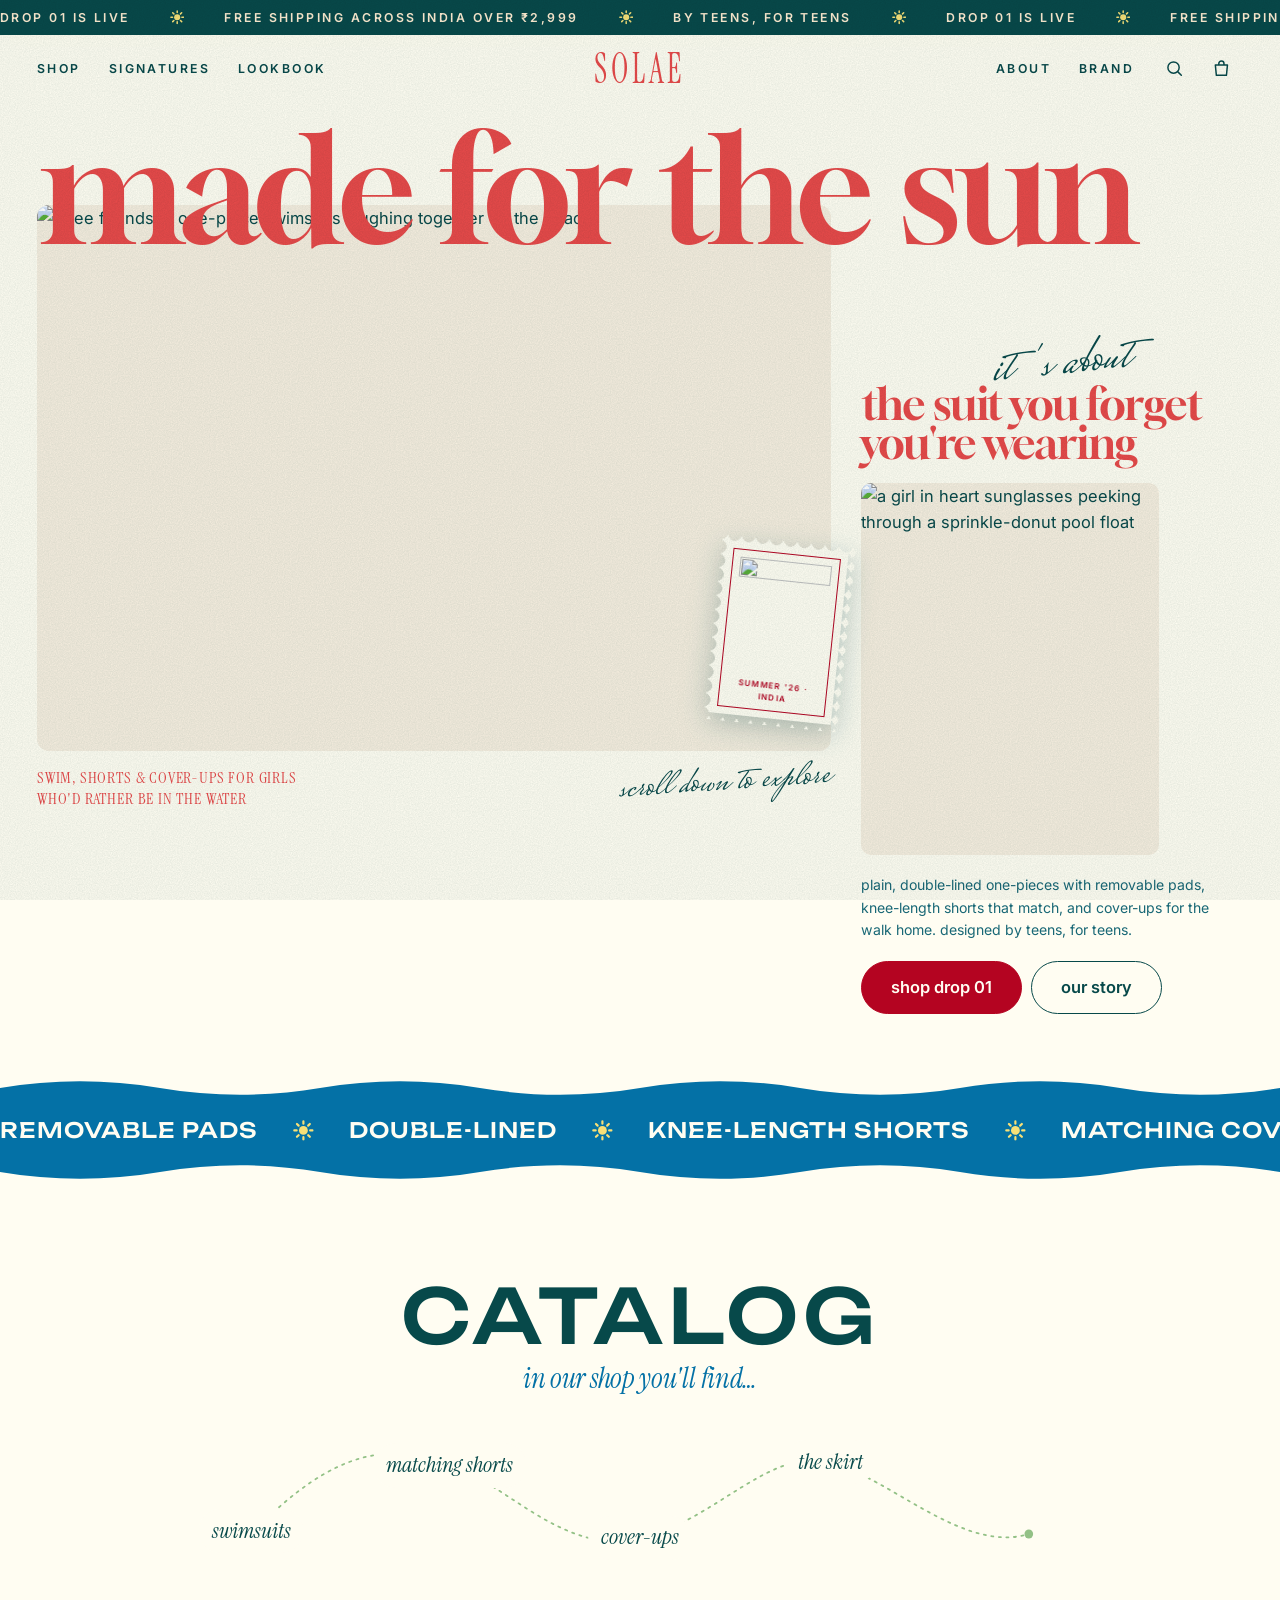
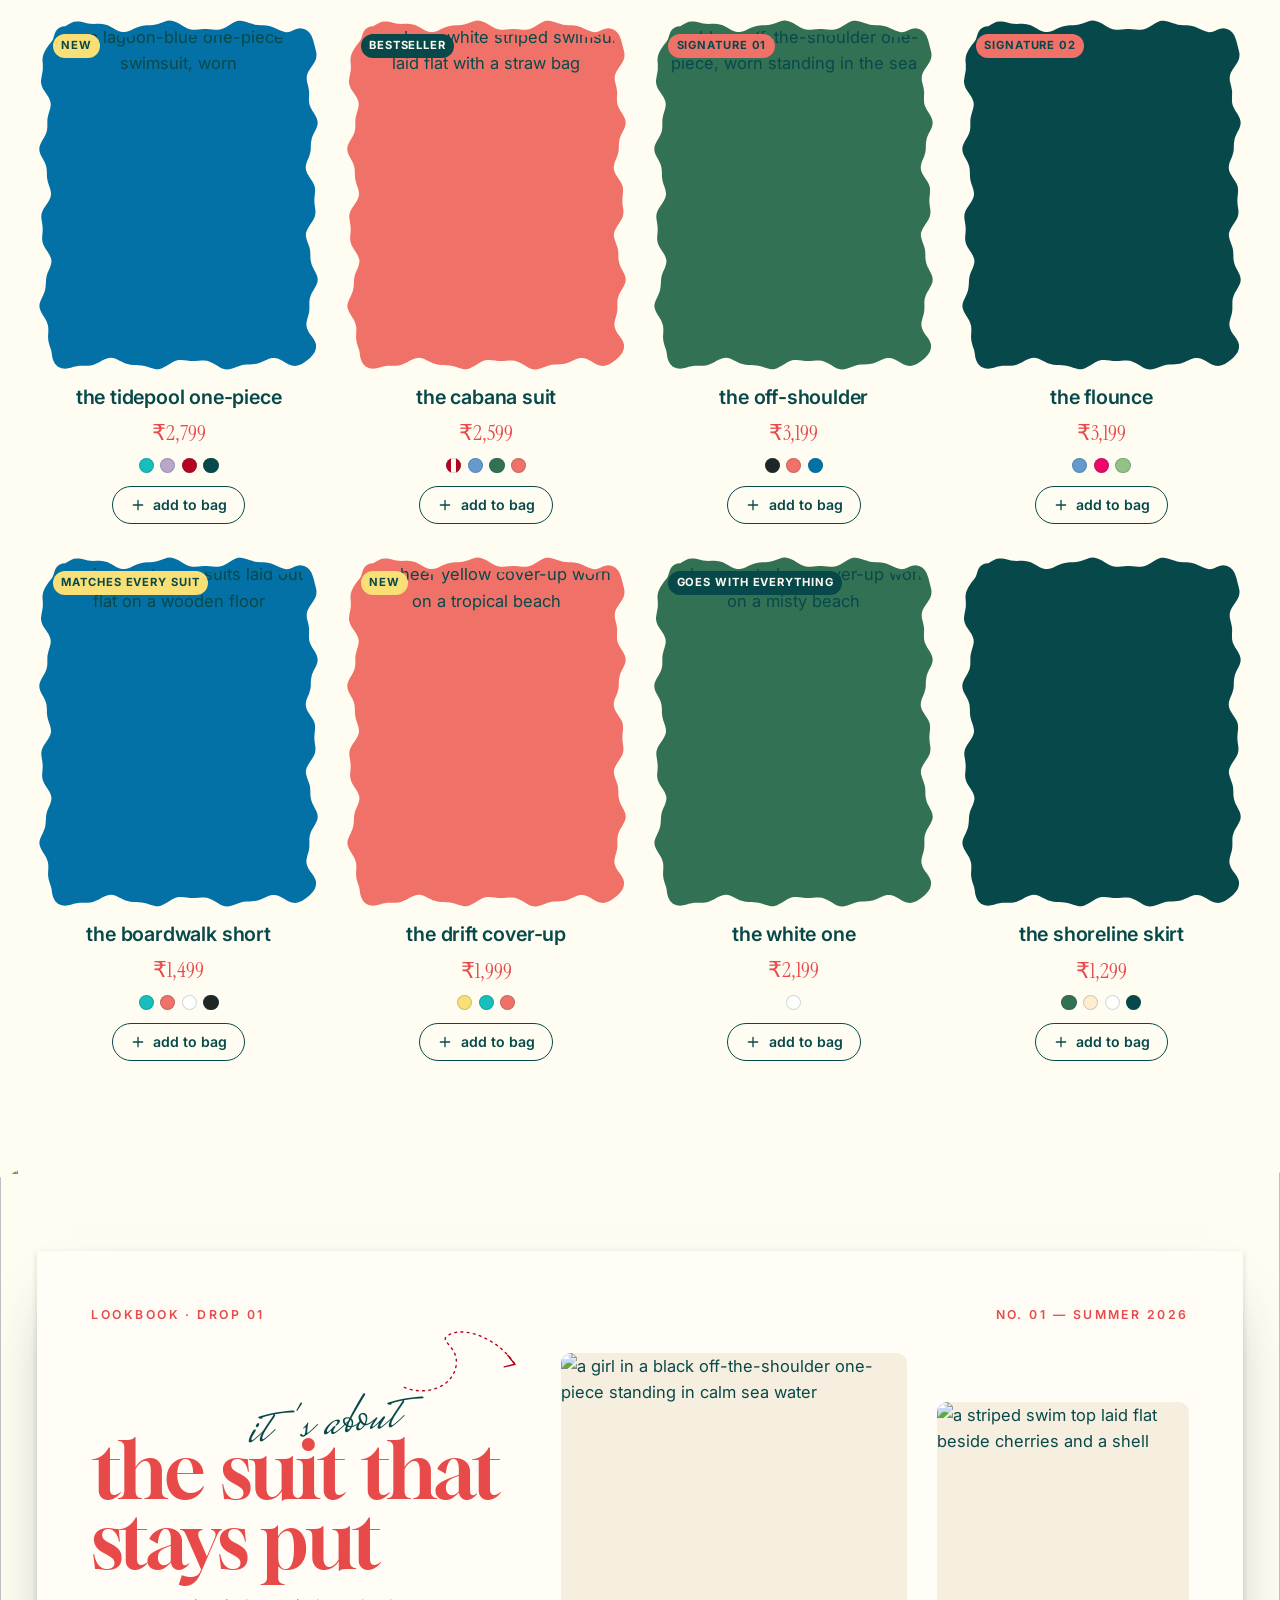
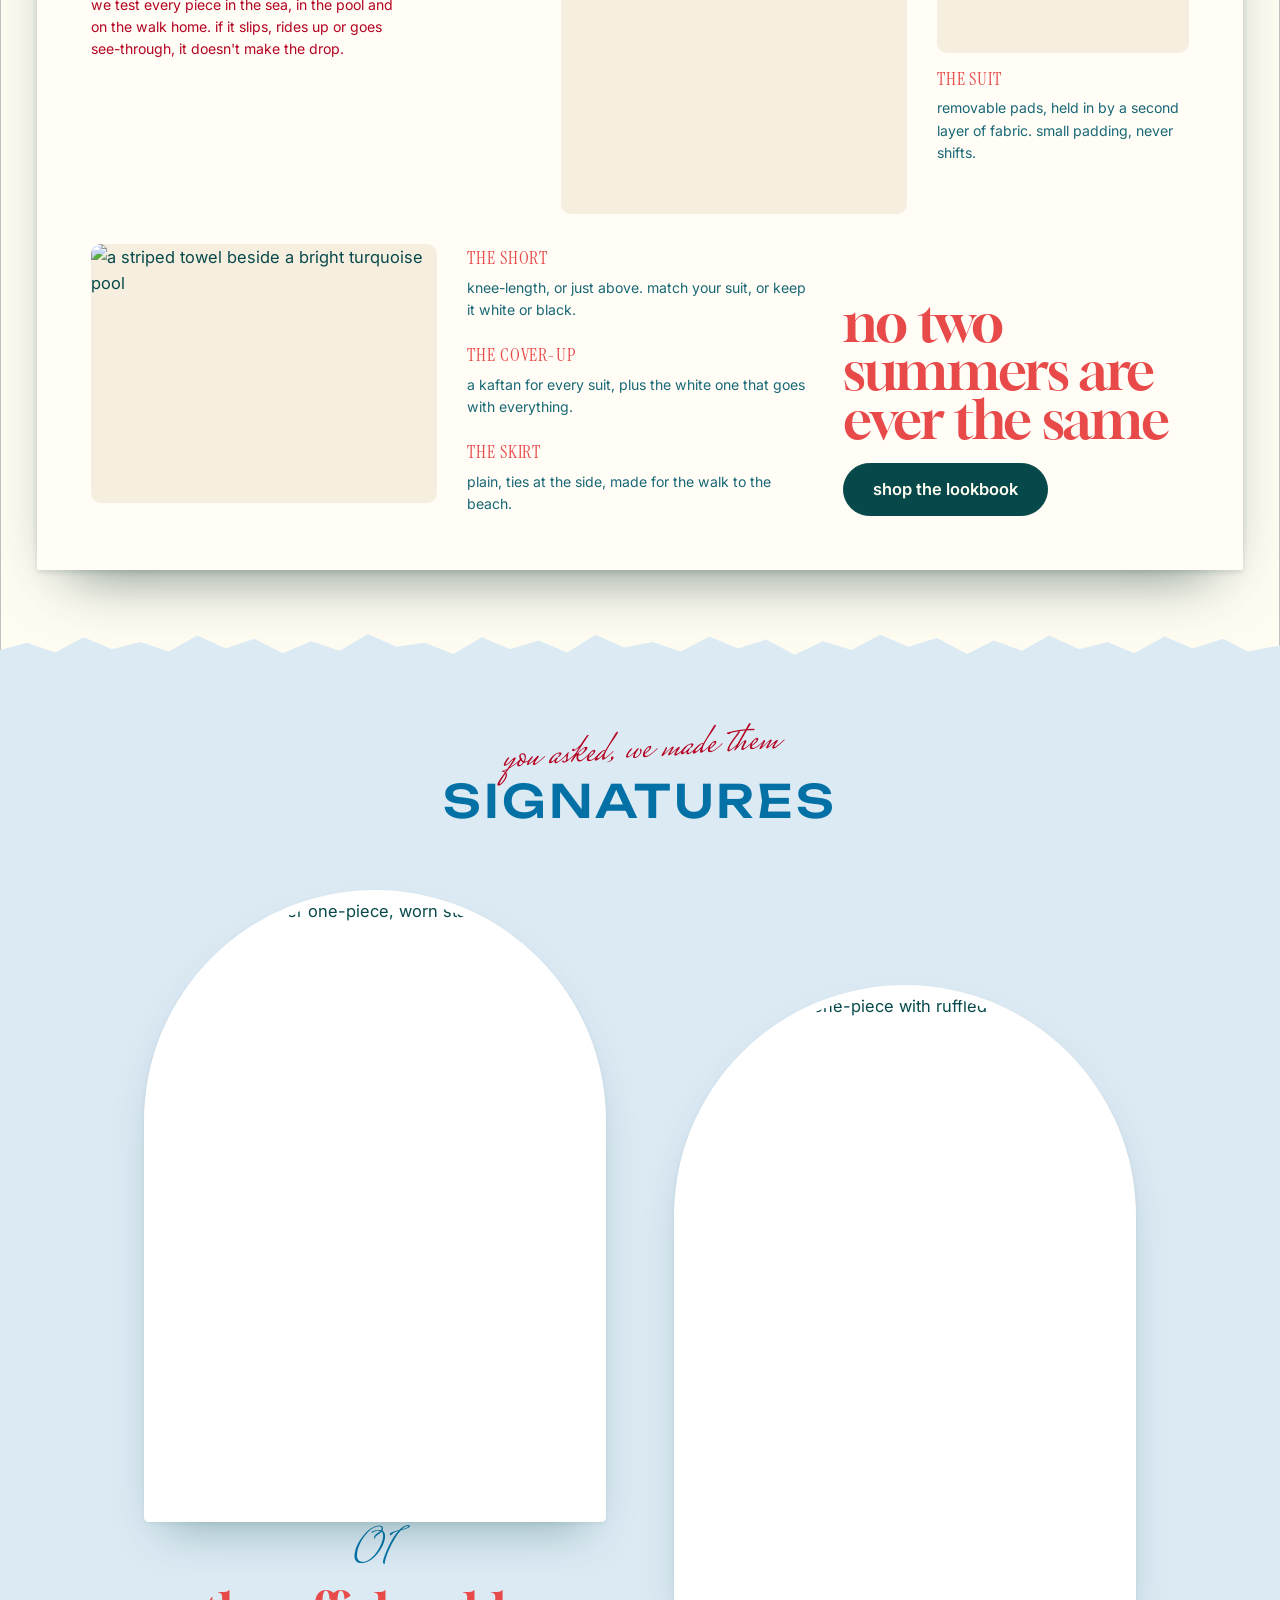
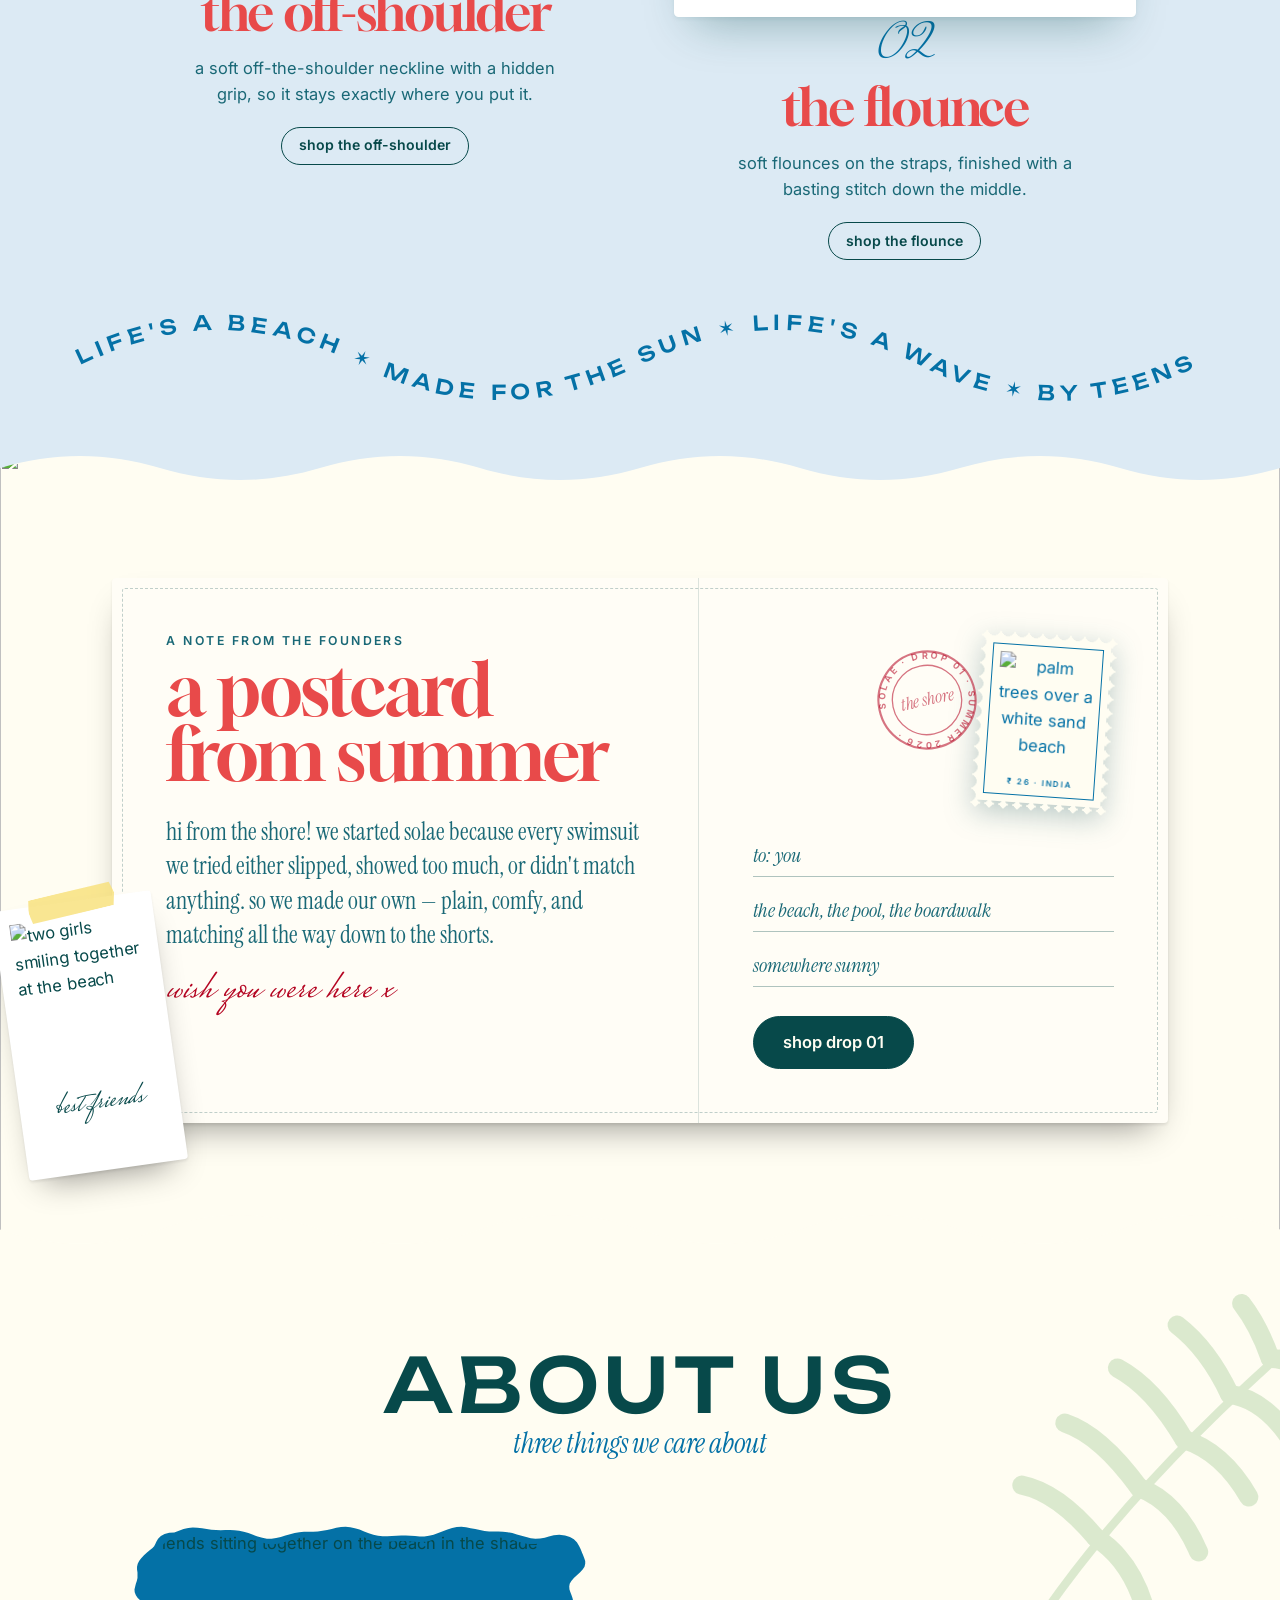
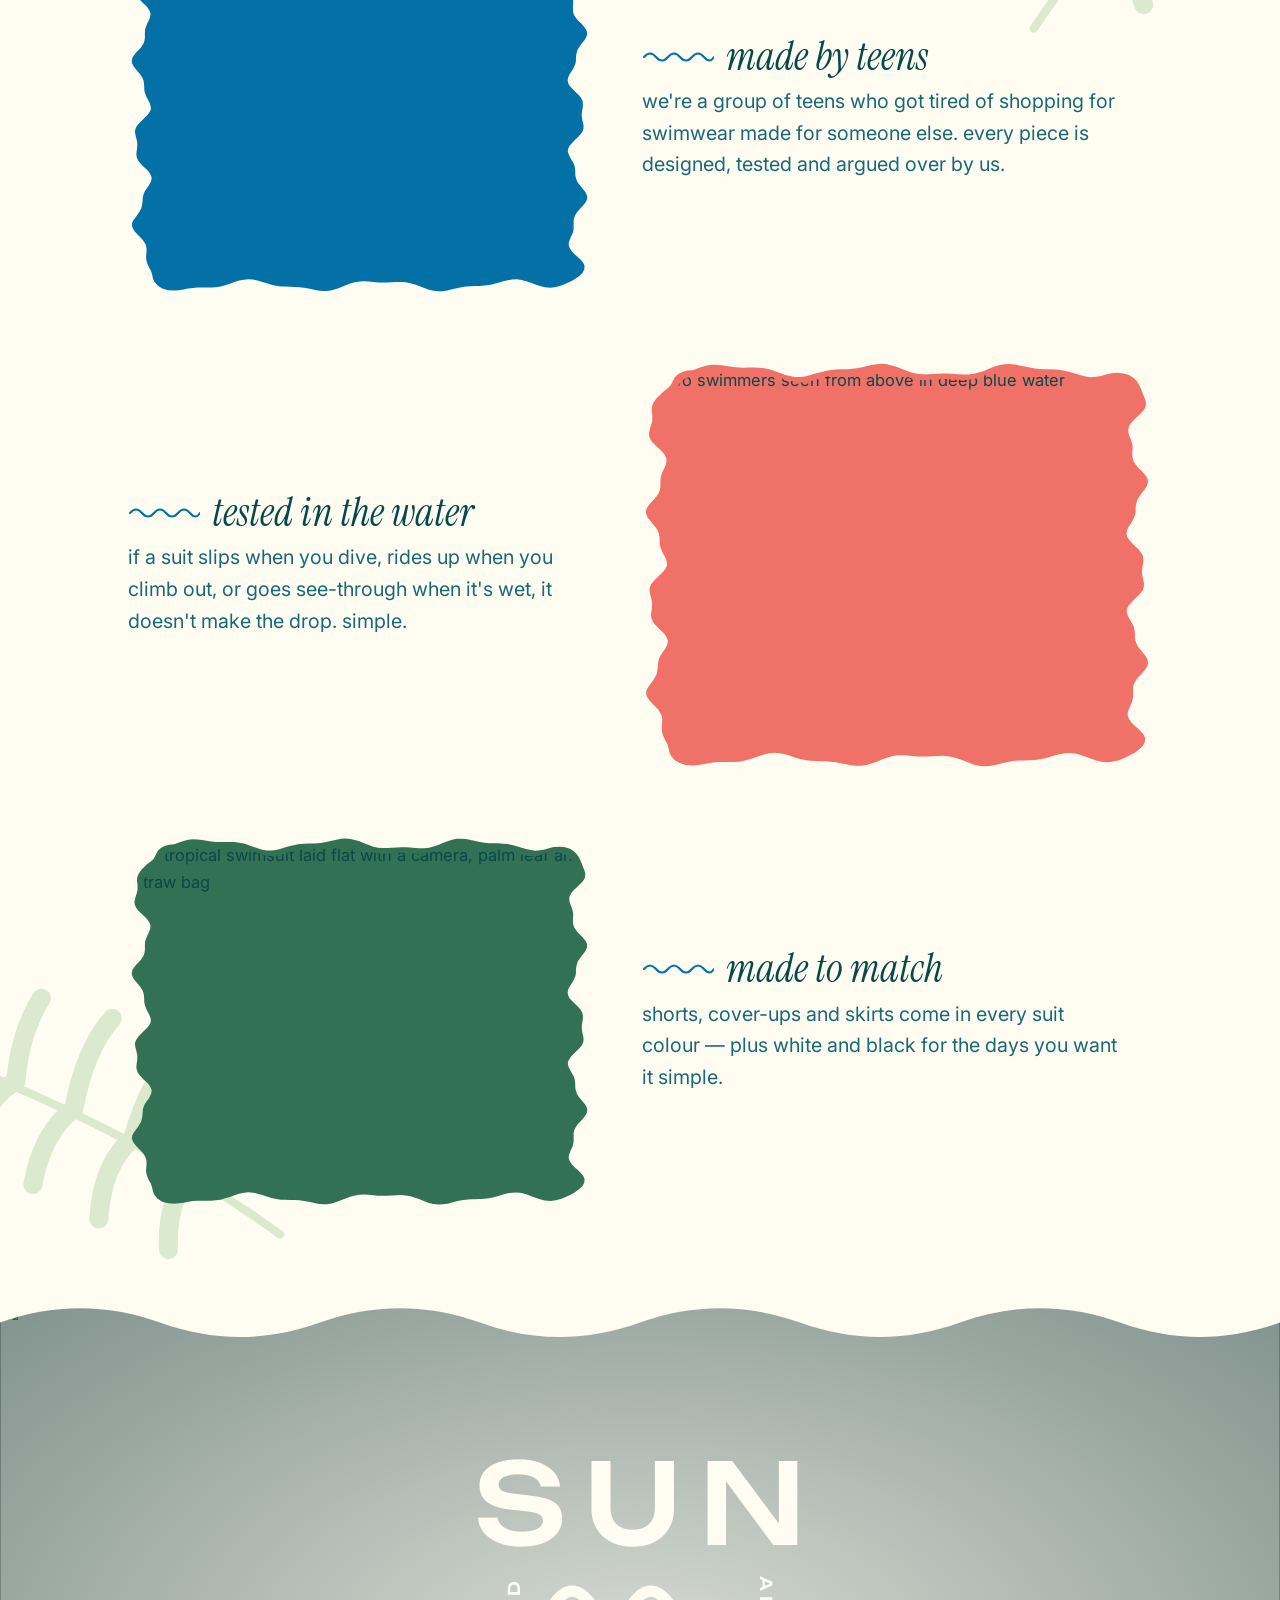
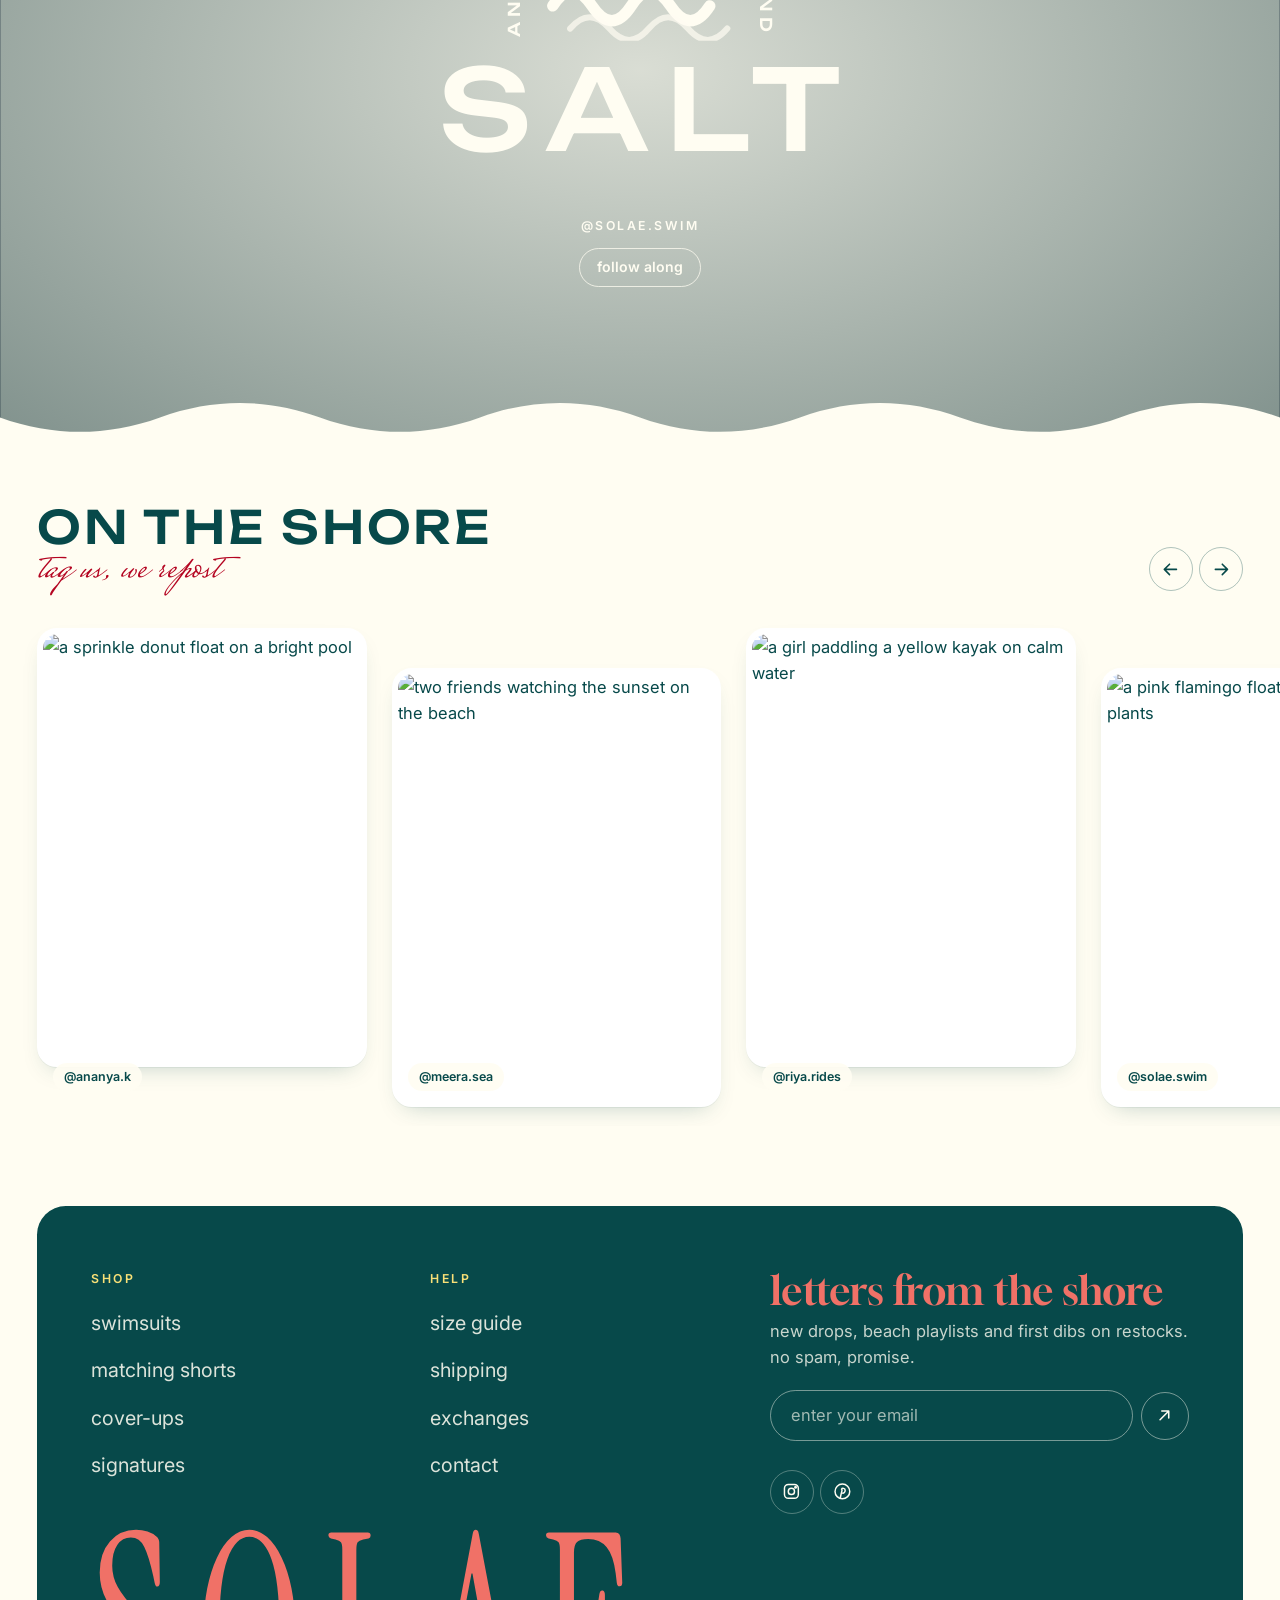
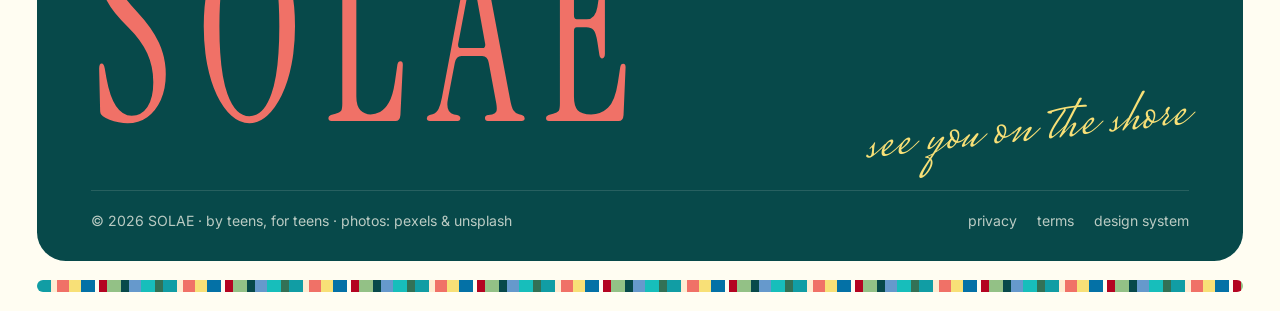
==== index.html @ 36e66147 "Add SOLAE design system and mock storefront - Design tokens: brand palette, fluid type and spacing, " ====
<!doctype html>
<html lang="en">
<head>
  <meta charset="utf-8">
  <meta name="viewport" content="width=device-width, initial-scale=1">
  <title>SOLAE — swim, by teens for teens</title>
  <meta name="description" content="SOLAE is a teen-run swim label: plain, double-lined swimsuits with removable pads, knee-length matching shorts and cover-ups.">
  <meta name="theme-color" content="#FFFDF2">
  <link rel="preconnect" href="https://fonts.googleapis.com">
  <link rel="preconnect" href="https://fonts.gstatic.com" crossorigin>
  <link rel="preconnect" href="https://images.pexels.com">
  <link rel="stylesheet" href="https://fonts.googleapis.com/css2?family=Gloock&family=Instrument+Serif:ital@0;1&family=Inter:wght@400;500;600;700&family=Mrs+Saint+Delafield&family=Unbounded:wght@400;500;600&display=swap">
  <link rel="stylesheet" href="assets/css/tokens.css">
  <link rel="stylesheet" href="assets/css/solae.css">
</head>
<body>
  <a class="skip-link" href="#main">skip to content</a>

  <div class="announce" aria-label="announcements">
    <div class="announce__track t-label">
      <span>drop 01 is live <svg class="sunmark sunmark--solo" aria-hidden="true"><use href="#i-sun-solo"/></svg> free shipping across india over ₹2,999 <svg class="sunmark sunmark--solo" aria-hidden="true"><use href="#i-sun-solo"/></svg> by teens, for teens <svg class="sunmark sunmark--solo" aria-hidden="true"><use href="#i-sun-solo"/></svg></span>
      <span aria-hidden="true">drop 01 is live <svg class="sunmark sunmark--solo"><use href="#i-sun-solo"/></svg> free shipping across india over ₹2,999 <svg class="sunmark sunmark--solo"><use href="#i-sun-solo"/></svg> by teens, for teens <svg class="sunmark sunmark--solo"><use href="#i-sun-solo"/></svg></span>
    </div>
  </div>

  <header class="header">
    <div class="wrap header__bar">
      <nav class="nav t-label" aria-label="primary">
        <a href="#catalog">shop</a><a href="#signatures">signatures</a><a href="#lookbook">lookbook</a>
      </nav>
      <button class="icon-btn menu-btn" type="button" data-open-menu aria-label="open menu"><svg viewBox="0 0 24 24" fill="none" stroke="currentColor" stroke-width="1.8" stroke-linecap="round"><path d="M4 8h16M4 16h16"/></svg></button>
      <a class="header__brand" href="index.html" aria-label="SOLAE home"><span class="wordmark">Solae</span></a>
      <div class="header__tools">
        <nav class="nav t-label" aria-label="secondary"><a href="#about">about</a><a href="design-system.html">brand</a></nav>
        <button class="icon-btn hide-sm" type="button" aria-label="search"><svg viewBox="0 0 24 24" fill="none" stroke="currentColor" stroke-width="1.7"><circle cx="11" cy="11" r="6.5"/><path d="m16 16 4 4" stroke-linecap="round"/></svg></button>
        <a class="icon-btn" href="#" data-open-cart aria-label="open bag"><svg viewBox="0 0 24 24" fill="none" stroke="currentColor" stroke-width="1.7" stroke-linejoin="round"><path d="M5 8h14l-1.2 12H6.2Z"/><path d="M9 8V6.5a3 3 0 0 1 6 0V8"/></svg><span class="count" data-cart-count>0</span></a>
      </div>
    </div>
  </header>

  <div class="mobile-nav" aria-label="menu">
    <div style="display:flex;justify-content:space-between;align-items:center">
      <span class="wordmark" style="font-size:1.6rem">Solae</span>
      <button class="icon-btn" type="button" data-close-menu aria-label="close menu"><svg viewBox="0 0 24 24" fill="none" stroke="currentColor" stroke-width="1.8" stroke-linecap="round"><path d="M6 6l12 12M18 6 6 18"/></svg></button>
    </div>
    <nav aria-label="mobile">
      <a href="#catalog" data-close-menu>shop</a><a href="#signatures" data-close-menu>signatures</a><a href="#lookbook" data-close-menu>lookbook</a><a href="#about" data-close-menu>about</a>
    </nav>
    <p class="t-hand">by teens, for teens</p>
    <div class="mobile-nav__stripe"></div>
  </div>

  <main id="main">

    <!-- 1 · Hero — editorial spread (pin: "the late checkout") -->
    <section class="hero wrap" aria-labelledby="hero-title">
      <h1 id="hero-title" class="hero__title t-headline t-mega">made for the sun</h1>
      <div class="hero__grid">
        <div class="hero__main">
          <div class="frame"><img src="https://images.pexels.com/photos/10486115/pexels-photo-10486115.jpeg?auto=compress&cs=tinysrgb&w=1800" alt="three friends in one-piece swimsuits laughing together on the beach" fetchpriority="high"></div>
          <div class="hero__stamp stamp-wrap" aria-hidden="true">
            <div class="stamp"><div class="stamp__inner">
              <img src="https://images.pexels.com/photos/27330805/pexels-photo-27330805.jpeg?auto=compress&cs=tinysrgb&w=400" alt="">
              <p class="t-label">summer '26 · india</p>
            </div></div>
          </div>
          <div class="hero__foot">
            <p class="t-tag">swim, shorts &amp; cover-ups for girls<br>who'd rather be in the water</p>
            <p class="t-hand" aria-hidden="true">scroll down to explore</p>
          </div>
        </div>
        <aside class="hero__side">
          <p class="t-hand" aria-hidden="true">it's about</p>
          <h2 class="t-headline">the suit you forget you're wearing</h2>
          <div class="frame"><img src="https://images.pexels.com/photos/32181630/pexels-photo-32181630.jpeg?auto=compress&cs=tinysrgb&w=900" alt="a girl in heart sunglasses peeking through a sprinkle-donut pool float"></div>
          <p>plain, double-lined one-pieces with removable pads, knee-length shorts that match, and cover-ups for the walk home. designed by teens, for teens.</p>
          <div class="hero__ctas">
            <a class="btn" href="#catalog">shop drop 01</a>
            <a class="btn btn--ghost" href="#about">our story</a>
          </div>
        </aside>
      </div>
    </section>

    <!-- 2 · Wave band -->
    <div class="band" aria-label="why solae">
      <svg class="edge" viewBox="0 0 1440 24" preserveAspectRatio="none" aria-hidden="true"><path fill="currentColor" d="M0 24V12C60 0 120 0 180 12S300 24 360 12 480 0 540 12 660 24 720 12 840 0 900 12 1020 24 1080 12 1200 0 1260 12 1380 24 1440 12V24Z"/></svg>
      <div class="band__body">
        <div class="band__track t-wide">
          <span>removable pads <svg class="sunmark sunmark--solo" aria-hidden="true"><use href="#i-sun-solo"/></svg> double-lined <svg class="sunmark sunmark--solo" aria-hidden="true"><use href="#i-sun-solo"/></svg> knee-length shorts <svg class="sunmark sunmark--solo" aria-hidden="true"><use href="#i-sun-solo"/></svg> matching cover-ups <svg class="sunmark sunmark--solo" aria-hidden="true"><use href="#i-sun-solo"/></svg> <em>by teens, for teens</em> <svg class="sunmark sunmark--solo" aria-hidden="true"><use href="#i-sun-solo"/></svg></span>
          <span aria-hidden="true">removable pads <svg class="sunmark sunmark--solo"><use href="#i-sun-solo"/></svg> double-lined <svg class="sunmark sunmark--solo"><use href="#i-sun-solo"/></svg> knee-length shorts <svg class="sunmark sunmark--solo"><use href="#i-sun-solo"/></svg> matching cover-ups <svg class="sunmark sunmark--solo"><use href="#i-sun-solo"/></svg> <em>by teens, for teens</em> <svg class="sunmark sunmark--solo"><use href="#i-sun-solo"/></svg></span>
        </div>
      </div>
      <svg class="edge edge--flip" viewBox="0 0 1440 24" preserveAspectRatio="none" aria-hidden="true"><path fill="currentColor" d="M0 24V12C60 0 120 0 180 12S300 24 360 12 480 0 540 12 660 24 720 12 840 0 900 12 1020 24 1080 12 1200 0 1260 12 1380 24 1440 12V24Z"/></svg>
    </div>

    <!-- 3 · Catalog — pin: "SUIT" taplink (wavy frames + dotted map) -->
    <section id="catalog" class="section wrap" aria-labelledby="catalog-title">
      <div class="catalog__head">
        <h2 id="catalog-title" class="t-wide t-wide--xl">catalog</h2>
        <p class="t-script">in our shop you'll find…</p>
      </div>
      <div class="catmap" role="group" aria-label="filter by category">
        <svg viewBox="0 0 800 140" preserveAspectRatio="none" aria-hidden="true">
          <path class="swirl" d="M40 100C120 20 170 20 224 38S330 120 400 104 520 22 576 36 700 118 760 100"/>
          <circle class="dot" cx="40" cy="100" r="4"/><circle class="dot" cx="224" cy="38" r="4"/><circle class="dot" cx="400" cy="104" r="4"/><circle class="dot" cx="576" cy="36" r="4"/><circle class="dot" cx="760" cy="100" r="4"/>
        </svg>
        <button type="button" data-filter="swimsuits" aria-pressed="false" style="left:5%;top:70%">swimsuits</button>
        <button type="button" data-filter="shorts" aria-pressed="false" style="left:28%;top:28%">matching shorts</button>
        <button type="button" data-filter="cover-ups" aria-pressed="false" style="left:50%;top:74%">cover-ups</button>
        <button type="button" data-filter="skirts" aria-pressed="false" style="left:72%;top:26%">the skirt</button>
        <a href="#signatures" class="sr-only">see the signature styles</a>
      </div>
      <div class="grid-products" data-products></div>
    </section>

    <!-- 4 · Lookbook sheet — pin: "the late checkout" lower spread -->
    <section id="lookbook" class="spread" aria-labelledby="sheet-title">
      <svg class="edge" viewBox="0 0 1440 60" preserveAspectRatio="none" aria-hidden="true"><path fill="currentColor" d="M0 0H1440V22L1412 30 1380 18 1349 34 1310 24 1282 38 1240 20 1214 31 1180 16 1150 33 1118 25 1084 40 1050 22 1020 30 984 14 950 34 921 26 890 38 852 18 826 29 790 15 760 35 728 24 694 39 660 20 632 31 598 17 566 33 534 22 502 38 470 21 440 30 404 13 372 33 344 25 310 40 278 19 250 30 214 16 184 34 152 23 120 37 88 20 58 31 26 17 0 28Z"/></svg>
      <div class="spread__bg" aria-hidden="true"><img src="https://images.unsplash.com/photo-1505118380757-91f5f5632de0?auto=format&fit=crop&w=2000&q=70" alt="" loading="lazy"></div>
      <div class="wrap">
        <article class="sheet reveal">
          <div class="sheet__top t-label"><span>lookbook · drop 01</span><span>no. 01 — summer 2026</span></div>
          <div class="sheet__intro">
            <p class="t-hand" aria-hidden="true">it's about</p>
            <h2 id="sheet-title" class="t-headline">the suit that stays put</h2>
            <p>we test every piece in the sea, in the pool and on the walk home. if it slips, rides up or goes see-through, it doesn't make the drop.</p>
          </div>
          <svg class="sheet__arrow" style="left:30%;top:8%" viewBox="0 0 140 90" aria-hidden="true"><path class="swirl" d="M6 70C30 80 60 70 64 46S40 18 58 10s54 6 72 34"/><path d="M122 34l8 10-12 3" fill="none" stroke="currentColor" stroke-width="1.6" stroke-linecap="round"/></svg>
          <figure class="sheet__hero"><div class="frame"><img src="https://images.pexels.com/photos/28681548/pexels-photo-28681548.jpeg?auto=compress&cs=tinysrgb&w=1000" alt="a girl in a black off-the-shoulder one-piece standing in calm sea water" loading="lazy"></div></figure>
          <div class="sheet__note">
            <div class="frame"><img src="https://images.pexels.com/photos/38523164/pexels-photo-38523164.jpeg?auto=compress&cs=tinysrgb&w=600" alt="a striped swim top laid flat beside cherries and a shell" loading="lazy"></div>
            <div class="note"><b>the suit</b><span>removable pads, held in by a second layer of fabric. small padding, never shifts.</span></div>
          </div>
          <figure class="sheet__flat"><div class="frame"><img src="https://images.pexels.com/photos/36188914/pexels-photo-36188914.jpeg?auto=compress&cs=tinysrgb&w=900" alt="a striped towel beside a bright turquoise pool" loading="lazy"></div></figure>
          <div class="sheet__notes">
            <div class="note"><b>the short</b><span>knee-length, or just above. match your suit, or keep it white or black.</span></div>
            <div class="note"><b>the cover-up</b><span>a kaftan for every suit, plus the white one that goes with everything.</span></div>
            <div class="note"><b>the skirt</b><span>plain, ties at the side, made for the walk to the beach.</span></div>
          </div>
          <div class="sheet__end">
            <h3 class="t-headline">no two summers are ever the same</h3>
            <a class="btn btn--ink" href="#catalog">shop the lookbook</a>
          </div>
        </article>
      </div>
      <svg class="edge edge--flip edge--bottom" style="color:#DCEAF4" viewBox="0 0 1440 60" preserveAspectRatio="none" aria-hidden="true"><path fill="currentColor" d="M0 0H1440V26L1404 18 1376 34 1342 22 1310 37 1276 16 1246 30 1214 21 1180 38 1150 19 1118 32 1088 15 1054 35 1022 24 990 39 958 20 926 31 894 14 862 33 830 22 798 37 766 18 734 30 702 23 670 39 638 17 606 32 574 21 542 36 510 15 478 29 446 24 414 40 382 19 350 31 318 16 286 34 254 22 222 38 190 18 158 30 126 21 94 36 62 17 30 29 0 20Z"/></svg>
    </section>

    <!-- 5 · Signatures — pin: "surf shop" (arches, waves, curved type) -->
    <section id="signatures" class="sig" aria-labelledby="sig-title">
      
      <div class="wrap sig__inner">
        <div class="sig__head">
          <p class="t-hand" aria-hidden="true">you asked, we made them</p>
          <h2 id="sig-title" class="t-wide t-wide--l">signatures</h2>
        </div>
        <div class="sig__grid">
          <a class="sig__item reveal" href="product.html?p=off-shoulder">
            <div class="frame-arch"><img src="https://images.pexels.com/photos/28681540/pexels-photo-28681540.jpeg?auto=compress&cs=tinysrgb&w=900" alt="the off-shoulder one-piece, worn standing in the sea" loading="lazy" style="object-position:50% 25%"></div>
            <span class="num" aria-hidden="true">01</span>
            <h3 class="t-headline">the off-shoulder</h3>
            <p>a soft off-the-shoulder neckline with a hidden grip, so it stays exactly where you put it.</p>
            <span class="btn btn--ghost btn--sm">shop the off-shoulder</span>
          </a>
          <a class="sig__item reveal" href="product.html?p=flounce">
            <div class="frame-arch"><img src="https://images.pexels.com/photos/4271771/pexels-photo-4271771.jpeg?auto=compress&cs=tinysrgb&w=900" alt="the flounce one-piece with ruffled straps, laid flat" loading="lazy"></div>
            <span class="num" aria-hidden="true">02</span>
            <h3 class="t-headline">the flounce</h3>
            <p>soft flounces on the straps, finished with a basting stitch down the middle.</p>
            <span class="btn btn--ghost btn--sm">shop the flounce</span>
          </a>
        </div>
        <svg class="sig__curve" viewBox="0 0 1200 120" aria-hidden="true">
          <path id="sig-wave" d="M0 70C100 20 200 20 300 70S500 120 600 70 800 20 900 70 1100 120 1200 70" fill="none"/>
          <text><textPath href="#sig-wave">life's a beach ✶ made for the sun ✶ life's a wave ✶ by teens, for teens ✶ life's a beach ✶ made for the sun ✶</textPath></text>
        </svg>
      </div>
      <svg class="edge" viewBox="0 0 1440 40" preserveAspectRatio="none" aria-hidden="true" style="position:absolute;bottom:-39px;left:0;height:40px"><path fill="currentColor" d="M0 0H1440V18C1380 34 1320 34 1260 18S1140 2 1080 18 960 34 900 18 780 2 720 18 600 34 540 18 420 2 360 18 240 34 180 18 60 2 0 18Z"/></svg>
    </section>

    <!-- 6 · Postcard -->
    <section class="postcard-sec" aria-labelledby="postcard-title">
      <div class="postcard-sec__bg" aria-hidden="true"><img src="https://images.unsplash.com/photo-1540206395-68808572332f?auto=format&fit=crop&w=2000&q=70" alt="" loading="lazy"></div>
      <div class="wrap">
        <article class="postcard reveal">
          <div class="postcard__msg">
            <p class="t-label t-soft">a note from the founders</p>
            <h2 id="postcard-title" class="t-headline">a postcard from summer</h2>
            <p>hi from the shore! we started solae because every swimsuit we tried either slipped, showed too much, or didn't match anything. so we made our own — plain, comfy, and matching all the way down to the shorts.</p>
            <p class="t-hand">wish you were here x</p>
          </div>
          <div class="postcard__side">
            <div class="postcard__stamp stamp-wrap">
              <div class="stamp"><div class="stamp__inner">
                <img src="https://images.unsplash.com/photo-1468413253725-0d5181091126?auto=format&fit=crop&w=400&q=70" alt="palm trees over a white sand beach" loading="lazy">
                <p class="t-label">₹ 26 · india</p>
              </div></div>
            </div>
            <svg class="postmark" viewBox="0 0 120 120" aria-hidden="true">
              <circle cx="60" cy="60" r="56" fill="none" stroke="currentColor" stroke-width="2.5"/>
              <circle cx="60" cy="60" r="40" fill="none" stroke="currentColor" stroke-width="1.5"/>
              <path id="pm-arc" d="M60 60m-48 0a48 48 0 1 1 96 0a48 48 0 1 1-96 0" fill="none"/>
              <text font-family="Inter, sans-serif" font-size="10.5" font-weight="700" letter-spacing="3" fill="currentColor"><textPath href="#pm-arc">SOLAE · DROP 01 · SUMMER 2026 ·</textPath></text>
              <text x="60" y="66" text-anchor="middle" font-family="Instrument Serif, serif" font-style="italic" font-size="20" fill="currentColor">the shore</text>
            </svg>
            <div class="postcard__lines"><div>to: you</div><div>the beach, the pool, the boardwalk</div><div>somewhere sunny</div></div>
            <a class="btn btn--ink" href="#catalog" style="align-self:flex-start">shop drop 01</a>
          </div>
          <figure class="postcard__photo polaroid">
            <span class="tape" aria-hidden="true"></span>
            <img src="https://images.pexels.com/photos/8926075/pexels-photo-8926075.jpeg?auto=compress&cs=tinysrgb&w=500" alt="two girls smiling together at the beach" loading="lazy">
            <figcaption>best friends</figcaption>
          </figure>
        </article>
      </div>
      
      <svg class="edge edge--flip edge--bottom" viewBox="0 0 1440 40" preserveAspectRatio="none" aria-hidden="true"><path fill="currentColor" d="M0 0H1440V18C1380 34 1320 34 1260 18S1140 2 1080 18 960 34 900 18 780 2 720 18 600 34 540 18 420 2 360 18 240 34 180 18 60 2 0 18Z"/></svg>
    </section>

    <!-- 7 · About us — pin: "SUIT" about rows -->
    <section id="about" class="section about" aria-labelledby="about-title">
      <svg class="about__leaf" style="right:-4rem;top:2rem" aria-hidden="true" viewBox="0 0 300 300"><use href="#i-leaf"/></svg>
      <svg class="about__leaf" style="left:-5rem;bottom:0;transform:scaleX(-1) rotate(20deg)" aria-hidden="true" viewBox="0 0 300 300"><use href="#i-leaf"/></svg>
      <div class="wrap">
        <div class="about__head">
          <h2 id="about-title" class="t-wide t-wide--xl">about us</h2>
          <p class="t-script" style="font-size:clamp(1.3rem,1.1rem + .8vw,1.8rem);color:var(--ocean)">three things we care about</p>
        </div>
        <div class="about__rows">
          <div class="about__row reveal">
            <div class="frame-wavy"><img src="https://images.pexels.com/photos/10495658/pexels-photo-10495658.jpeg?auto=compress&cs=tinysrgb&w=1000" alt="friends sitting together on the beach in the shade" loading="lazy"></div>
            <div>
              <div class="about__label"><svg aria-hidden="true"><use href="#i-squiggle"/></svg><h3>made by teens</h3></div>
              <p>we're a group of teens who got tired of shopping for swimwear made for someone else. every piece is designed, tested and argued over by us.</p>
            </div>
          </div>
          <div class="about__row reveal">
            <div class="frame-wavy"><img src="https://images.pexels.com/photos/40471890/pexels-photo-40471890.jpeg?auto=compress&cs=tinysrgb&w=1000" alt="two swimmers seen from above in deep blue water" loading="lazy"></div>
            <div>
              <div class="about__label"><svg aria-hidden="true"><use href="#i-squiggle"/></svg><h3>tested in the water</h3></div>
              <p>if a suit slips when you dive, rides up when you climb out, or goes see-through when it's wet, it doesn't make the drop. simple.</p>
            </div>
          </div>
          <div class="about__row reveal">
            <div class="frame-wavy"><img src="https://images.pexels.com/photos/5405629/pexels-photo-5405629.jpeg?auto=compress&cs=tinysrgb&w=1000" alt="a tropical swimsuit laid flat with a camera, palm leaf and straw bag" loading="lazy"></div>
            <div>
              <div class="about__label"><svg aria-hidden="true"><use href="#i-squiggle"/></svg><h3>made to match</h3></div>
              <p>shorts, cover-ups and skirts come in every suit colour — plus white and black for the days you want it simple.</p>
            </div>
          </div>
        </div>
      </div>
    </section>

    <!-- 8 · Statement — pin: "sea & soil" -->
    <section class="statement" aria-labelledby="statement-title">
      <img src="https://images.pexels.com/photos/35761557/pexels-photo-35761557.jpeg?auto=compress&cs=tinysrgb&w=2000" alt="" loading="lazy">
      <svg class="edge edge--top" viewBox="0 0 1440 40" preserveAspectRatio="none" aria-hidden="true"><path fill="currentColor" d="M0 0H1440V18C1380 34 1320 34 1260 18S1140 2 1080 18 960 34 900 18 780 2 720 18 600 34 540 18 420 2 360 18 240 34 180 18 60 2 0 18Z"/></svg>
      <div class="statement__word">
        <h2 id="statement-title" class="sr-only">sun and salt</h2>
        <span class="t-wide" aria-hidden="true">sun</span>
        <div class="statement__wave" aria-hidden="true"><span class="t-wide">and</span><svg viewBox="0 0 220 80"><use href="#i-wave"/></svg><span class="t-wide">and</span></div>
        <span class="t-wide" aria-hidden="true">salt</span>
        <div class="statement__cta">
          <p class="t-label">@solae.swim</p>
          <a class="btn btn--ghost-light btn--sm" href="#">follow along</a>
        </div>
      </div>
      <svg class="edge edge--flip edge--bottom" viewBox="0 0 1440 40" preserveAspectRatio="none" aria-hidden="true"><path fill="currentColor" d="M0 0H1440V18C1380 34 1320 34 1260 18S1140 2 1080 18 960 34 900 18 780 2 720 18 600 34 540 18 420 2 360 18 240 34 180 18 60 2 0 18Z"/></svg>
    </section>

    <section class="social" aria-labelledby="social-title">
      <div class="wrap social__head">
        <div>
          <h2 id="social-title" class="t-wide t-wide--l" style="color:var(--deep)">on the shore</h2>
          <p class="t-hand">tag us, we repost</p>
        </div>
        <div style="display:flex;gap:.4rem">
          <button class="icon-btn icon-btn--outline" type="button" data-rail="social-rail" data-dir="prev" aria-label="scroll photos left"><svg viewBox="0 0 24 24" fill="none" stroke="currentColor" stroke-width="1.8" stroke-linecap="round" stroke-linejoin="round"><path d="M19 12H5M11 6l-6 6 6 6"/></svg></button>
          <button class="icon-btn icon-btn--outline" type="button" data-rail="social-rail" data-dir="next" aria-label="scroll photos right"><svg viewBox="0 0 24 24" fill="none" stroke="currentColor" stroke-width="1.8" stroke-linecap="round" stroke-linejoin="round"><path d="M5 12h14M13 6l6 6-6 6"/></svg></button>
        </div>
      </div>
      <div class="rail" id="social-rail" style="max-width:var(--page-max);margin-inline:auto">
        <a class="social__tile" href="#"><div class="frame-soft"><img src="https://images.pexels.com/photos/9872701/pexels-photo-9872701.jpeg?auto=compress&cs=tinysrgb&w=700" alt="a sprinkle donut float on a bright pool" loading="lazy"></div><span>@ananya.k</span></a>
        <a class="social__tile" href="#"><div class="frame-soft"><img src="https://images.pexels.com/photos/3149285/pexels-photo-3149285.jpeg?auto=compress&cs=tinysrgb&w=700" alt="two friends watching the sunset on the beach" loading="lazy"></div><span>@meera.sea</span></a>
        <a class="social__tile" href="#"><div class="frame-soft"><img src="https://images.pexels.com/photos/24031225/pexels-photo-24031225.jpeg?auto=compress&cs=tinysrgb&w=700" alt="a girl paddling a yellow kayak on calm water" loading="lazy"></div><span>@riya.rides</span></a>
        <a class="social__tile" href="#"><div class="frame-soft"><img src="https://images.pexels.com/photos/31629322/pexels-photo-31629322.jpeg?auto=compress&cs=tinysrgb&w=700" alt="a pink flamingo float among tropical plants" loading="lazy"></div><span>@solae.swim</span></a>
        <a class="social__tile" href="#"><div class="frame-soft"><img src="https://images.pexels.com/photos/33265997/pexels-photo-33265997.jpeg?auto=compress&cs=tinysrgb&w=700" alt="a group of girls posing on rocks by the sea" loading="lazy"></div><span>@tara.goes</span></a>
        <a class="social__tile" href="#"><div class="frame-soft"><img src="https://images.pexels.com/photos/8926078/pexels-photo-8926078.jpeg?auto=compress&cs=tinysrgb&w=700" alt="two girls running along the shoreline" loading="lazy"></div><span>@solae.swim</span></a>
      </div>
    </section>
  </main>

  <footer class="footer">
    <div class="footer__card">
      <div class="footer__grid">
        <nav class="footer__links" aria-label="shop">
          <p class="t-label">shop</p><a href="#catalog">swimsuits</a><a href="#catalog">matching shorts</a><a href="#catalog">cover-ups</a><a href="#signatures">signatures</a>
        </nav>
        <nav class="footer__links" aria-label="help">
          <p class="t-label">help</p><a href="#">size guide</a><a href="#">shipping</a><a href="#">exchanges</a><a href="#">contact</a>
        </nav>
        <div class="footer__news">
          <h3>letters from the shore</h3>
          <p>new drops, beach playlists and first dibs on restocks. no spam, promise.</p>
          <form class="field-pill" data-news>
            <label class="sr-only" for="news-email">email</label>
            <input class="input" id="news-email" type="email" placeholder="enter your email" required>
            <button class="icon-btn" type="submit" aria-label="subscribe" style="width:3rem;height:3rem;border-width:1.5px"><svg viewBox="0 0 24 24" fill="none" stroke="currentColor" stroke-width="1.8" stroke-linecap="round" stroke-linejoin="round"><path d="M7 17 17 7M9 7h8v8"/></svg></button>
          </form>
          <div class="footer__social">
            <a class="icon-btn icon-btn--outline" href="#" aria-label="instagram"><svg viewBox="0 0 24 24" fill="none" stroke="currentColor" stroke-width="1.7"><rect x="4" y="4" width="16" height="16" rx="4.5"/><circle cx="12" cy="12" r="3.6"/><circle cx="16.8" cy="7.2" r=".9" fill="currentColor"/></svg></a>
            <a class="icon-btn icon-btn--outline" href="#" aria-label="pinterest"><svg viewBox="0 0 24 24" fill="none" stroke="currentColor" stroke-width="1.7" stroke-linecap="round"><circle cx="12" cy="12" r="8.5"/><path d="M11 9.5c.6-1.6 4.2-1.5 4.2 1.2 0 2.2-1.6 3.6-3 3.3M11.6 10.5 9.6 19"/></svg></a>
          </div>
        </div>
      </div>
      <div class="footer__big">
        <span class="wordmark" aria-hidden="true">Solae</span>
        <span class="t-hand" aria-hidden="true">see you on the shore</span>
      </div>
      <div class="footer__legal">
        <span>© 2026 SOLAE · by teens, for teens · photos: pexels &amp; unsplash</span>
        <nav aria-label="legal"><a href="#">privacy</a><a href="#">terms</a><a href="design-system.html">design system</a></nav>
      </div>
    </div>
    <div class="footer__stripe" aria-hidden="true"></div>
  </footer>

  <div class="scrim"></div>
  <aside class="drawer" aria-label="your bag">
    <div class="drawer__head">
      <h2>your bag</h2>
      <button class="icon-btn" type="button" data-close-cart aria-label="close bag"><svg viewBox="0 0 24 24" fill="none" stroke="currentColor" stroke-width="1.8" stroke-linecap="round"><path d="M6 6l12 12M18 6 6 18"/></svg></button>
    </div>
    <div class="drawer__ship"><span data-ship-msg></span><div class="drawer__bar"><i data-ship-bar></i></div></div>
    <div class="drawer__items" data-cart-items></div>
    <div class="drawer__foot" data-cart-foot hidden>
      <div class="drawer__total"><span>subtotal</span><span data-cart-total>₹0</span></div>
      <button class="btn btn--block checkout" type="button">checkout</button>
      <p class="t-small t-mute" style="text-align:center">taxes included · shipping calculated at checkout</p>
    </div>
  </aside>

  <script src="assets/js/solae.js"></script>
</body>
</html>
---- assets/css/tokens.css ----
/* ==========================================================================
   SOLAE — design tokens
   Brand palette from "Color Scheme Draft #1/#2" (brand PDF).
   Type roles from k2o (wide display + soft grotesk) and SKIMS (condensed caps + Inter).
   ========================================================================== */

:root {
  /* ---- Brand palette (raw) ------------------------------------------- */
  --sand:          #FFFDF2; /* page — PDF paper cream */
  --papaya:        #FFECD1; /* Papaya Whip */
  --shell:         #F6EEDF; /* sunk surface, k2o-style beige card */
  --jasmine:       #F8E077; /* Jasmine */
  --marigold:      #FFAB4C; /* Pantone 14-1050 Marigold */
  --coral:         #F07167; /* Vibrant Coral */
  --solae-red:     #E84A4A; /* wordmark red */
  --brick:         #B40421; /* Brick Red */
  --hibiscus:      #EC0868; /* hot-pink accent */
  --mauve:         #9A879D; /* dusk mauve */
  --sky:           #6699CC; /* Blue Grey */
  --ocean:         #0471A6; /* Bright Teal Blue */
  --lagoon:        #17BEBB; /* Tropical Teal */
  --cyan:          #119DA4; /* Dark Cyan */
  --stormy:        #196876; /* Stormy Teal */
  --deep:          #07494A; /* Dark Teal */
  --willow:        #93C186; /* Willow Green */
  --turf:          #337155; /* Turf Green */
  --olive:         #545624; /* Olive Leaf */
  --charcoal:      #414146; /* logo plate */
  --white:         #FFFFFF;

  /* ---- Semantic colour ----------------------------------------------- */
  --bg:            var(--sand);
  --surface:       var(--white);
  --surface-sunk:  var(--shell);
  --surface-warm:  var(--papaya);
  --ink:           var(--deep);     /* body text: 9.6:1 on sand */
  --ink-soft:      var(--stormy);   /* secondary text: 6.4:1 on sand */
  --ink-mute:      #5E7F80;         /* meta text: 4.6:1 on sand */
  --line:          rgba(7, 73, 74, .14);
  --line-strong:   rgba(7, 73, 74, .32);
  --accent:        var(--solae-red);/* display accents, large text only */
  --action:        var(--brick);    /* primary buttons: 7.1:1 with white */
  --action-hover:  #8F0319;
  --on-action:     var(--sand);
  --focus:         var(--ocean);

  /* The cabana stripe — PDF page 7, used as a brand texture */
  --stripe-cabana: repeating-linear-gradient(90deg,
      var(--cyan) 0 14px,  var(--papaya) 14px 20px, var(--coral) 20px 32px,
      var(--jasmine) 32px 44px, var(--ocean) 44px 58px, var(--sand) 58px 62px,
      var(--brick) 62px 70px, var(--willow) 70px 84px, var(--deep) 84px 92px,
      var(--sky) 92px 104px, var(--lagoon) 104px 118px, var(--turf) 118px 126px);
  --stripe-cabana-y: repeating-linear-gradient(180deg,
      var(--cyan) 0 14px,  var(--papaya) 14px 20px, var(--coral) 20px 32px,
      var(--jasmine) 32px 44px, var(--ocean) 44px 58px, var(--sand) 58px 62px,
      var(--brick) 62px 70px, var(--willow) 70px 84px, var(--deep) 84px 92px,
      var(--sky) 92px 104px, var(--lagoon) 104px 118px, var(--turf) 118px 126px);
  --stripe-umbrella: repeating-linear-gradient(90deg, var(--ocean) 0 22px, var(--sand) 22px 44px);

  /* ---- Typography ---------------------------------------------------- */
  /* Licensed originals are listed first; free Google stand-ins render today. */
  --font-headline: "Gloock", "Instrument Serif", Georgia, serif;           /* editorial red serif (pins) */
  --font-display:  "Moslin", "Unbounded", "Arial Black", sans-serif;       /* k2o wide display */
  --font-caps:     var(--font-display);                                    /* section labels: CATALOG, ABOUT US */
  --font-body:     "Inter", "TT Turns", system-ui, sans-serif;            /* SKIMS body */
  --font-serif:    "Instrument Serif", "Times New Roman", serif;           /* wordmark + captions */
  --font-script:   "Mrs Saint Delafield", "Brush Script MT", cursive;      /* handwritten notes */

  /* Fluid type scale — 360px → 1440px viewport */
  --fs-mega:    clamp(3rem,     1.4rem + 7.1vw,  7.75rem);
  --fs-display: clamp(2.5rem,   1.55rem + 4.2vw, 5.25rem);
  --fs-h1:      clamp(2rem,     1.4rem + 2.65vw, 3.75rem);
  --fs-h2:      clamp(1.5rem,   1.2rem + 1.35vw, 2.4rem);
  --fs-h3:      clamp(1.2rem,   1.07rem + .6vw,  1.6rem);
  --fs-lead:    clamp(1.05rem,  .98rem + .32vw,  1.3rem);
  --fs-body:    clamp(.95rem,   .92rem + .14vw,  1.05rem);
  --fs-small:   clamp(.82rem,   .8rem + .1vw,    .9rem);
  --fs-eyebrow: clamp(.74rem,   .7rem + .18vw,   .88rem);
  --fs-script:  clamp(1.9rem,   1.3rem + 2.7vw,  3.9rem);
  --fs-hand:    clamp(1.9rem,   1.5rem + 1.6vw,  3rem);
  --fs-label:   clamp(.68rem,   .64rem + .16vw,  .8rem);

  --lh-tight: 1.02;
  --lh-snug:  1.18;
  --lh-body:  1.6;
  --track-caps:    .14em;
  --track-eyebrow: .22em;
  --track-display: -.01em;

  /* ---- Space (fluid) ------------------------------------------------- */
  --space-3xs: clamp(.25rem, .23rem + .1vw,  .3125rem);
  --space-2xs: clamp(.5rem,  .46rem + .18vw, .625rem);
  --space-xs:  clamp(.75rem, .7rem + .25vw,  .9375rem);
  --space-s:   clamp(1rem,   .93rem + .33vw, 1.25rem);
  --space-m:   clamp(1.5rem, 1.39rem + .5vw, 1.875rem);
  --space-l:   clamp(2rem,   1.82rem + .83vw, 2.5rem);
  --space-xl:  clamp(3rem,   2.6rem + 1.85vw, 4.25rem);
  --space-2xl: clamp(4rem,   3.3rem + 3.3vw, 6.25rem);
  --space-3xl: clamp(5rem,   3.9rem + 5vw,   8.5rem);

  --gutter:   clamp(1rem, .55rem + 2.2vw, 3rem);
  --page-max: 90rem;
  --text-max: 38rem;

  /* ---- Shape & depth ------------------------------------------------- */
  --r-xs:   6px;
  --r-sm:   12px;
  --r-md:   20px;
  --r-lg:   clamp(20px, 1rem + 1vw, 32px);
  --r-pill: 999px;

  --shadow-paper:   0 1px 0 rgba(7, 73, 74, .06), 0 10px 24px -12px rgba(7, 73, 74, .28);
  --shadow-lift:    0 2px 4px rgba(7, 73, 74, .06), 0 24px 48px -20px rgba(7, 73, 74, .38);
  --shadow-polaroid:0 2px 3px rgba(0, 0, 0, .08), 0 18px 34px -16px rgba(0, 0, 0, .45);

  /* ---- Motion -------------------------------------------------------- */
  --ease-out:   cubic-bezier(.22, 1, .36, 1);
  --ease-swell: cubic-bezier(.65, 0, .35, 1);
  --dur-fast:   160ms;
  --dur-base:   280ms;
  --dur-slow:   600ms;

  --header-h: 4.25rem;

  /* ---- Frames (pin boards) ------------------------------------------ */
  /* hand-cut wavy frame (SUIT taplink) and torn-paper frame */
  --mask-wavy: url("data:image/svg+xml,%3Csvg xmlns='http://www.w3.org/2000/svg' viewBox='0 0 200 260' preserveAspectRatio='none'%3E%3Cpath d='M20.0 6.0 L22.0 4.7 L24.0 3.6 L26.0 2.8 L28.0 2.5 L30.0 2.6 L32.0 3.0 L34.0 3.5 L36.0 4.0 L38.0 4.3 L40.0 4.4 L42.0 4.3 L44.0 4.3 L46.0 4.4 L48.0 4.8 L50.0 5.4 L52.0 6.4 L54.0 7.6 L56.0 8.8 L58.0 9.7 L60.0 10.3 L62.0 10.3 L64.0 9.9 L66.0 9.1 L68.0 8.1 L70.0 7.2 L72.0 6.4 L74.0 5.8 L76.0 5.5 L78.0 5.4 L80.0 5.4 L82.0 5.2 L84.0 4.8 L86.0 4.2 L88.0 3.5 L90.0 2.7 L92.0 2.1 L94.0 1.9 L96.0 2.2 L98.0 2.9 L100.0 3.9 L102.0 5.2 L104.0 6.5 L106.0 7.6 L108.0 8.3 L110.0 8.6 L112.0 8.6 L114.0 8.4 L116.0 8.2 L118.0 8.0 L120.0 8.0 L122.0 8.2 L124.0 8.5 L126.0 8.7 L128.0 8.7 L130.0 8.3 L132.0 7.5 L134.0 6.4 L136.0 5.1 L138.0 3.8 L140.0 2.8 L142.0 2.1 L144.0 2.0 L146.0 2.3 L148.0 2.9 L150.0 3.6 L152.0 4.3 L154.0 4.9 L156.0 5.2 L158.0 5.3 L160.0 5.3 L162.0 5.5 L164.0 5.8 L166.0 6.4 L168.0 7.3 L170.0 8.3 L172.0 9.2 L174.0 10.0 L176.0 10.4 L178.0 10.2 L180.0 9.6 L181.8 8.7 L183.9 7.9 L186.3 7.6 L188.8 8.0 L190.9 9.1 L192.6 10.8 L193.9 12.9 L194.8 15.2 L195.5 17.5 L196.1 20.0 L196.6 22.0 L197.1 24.0 L197.5 26.0 L197.5 28.0 L197.2 30.0 L196.4 32.0 L195.2 34.0 L193.9 36.0 L192.6 38.0 L191.5 40.0 L190.8 42.0 L190.6 44.0 L190.7 46.0 L191.1 48.0 L191.6 50.0 L192.0 52.0 L192.3 54.0 L192.3 56.0 L192.2 58.0 L192.2 60.0 L192.3 62.0 L192.7 64.0 L193.5 66.0 L194.5 68.0 L195.8 70.0 L196.9 72.0 L197.8 74.0 L198.3 76.0 L198.3 78.0 L197.8 80.0 L197.0 82.0 L196.0 84.0 L195.1 86.0 L194.3 88.0 L193.9 90.0 L193.6 92.0 L193.5 94.0 L193.5 96.0 L193.3 98.0 L192.8 100.0 L192.2 102.0 L191.4 104.0 L190.6 106.0 L190.1 108.0 L189.9 110.0 L190.2 112.0 L190.9 114.0 L192.1 116.0 L193.3 118.0 L194.6 120.0 L195.6 122.0 L196.3 124.0 L196.5 126.0 L196.5 128.0 L196.3 130.0 L196.1 132.0 L196.0 134.0 L196.1 136.0 L196.3 138.0 L196.6 140.0 L196.8 142.0 L196.7 144.0 L196.3 146.0 L195.4 148.0 L194.2 150.0 L192.9 152.0 L191.7 154.0 L190.7 156.0 L190.1 158.0 L190.0 160.0 L190.4 162.0 L191.0 164.0 L191.7 166.0 L192.4 168.0 L192.9 170.0 L193.1 172.0 L193.2 174.0 L193.2 176.0 L193.4 178.0 L193.8 180.0 L194.4 182.0 L195.4 184.0 L196.4 186.0 L197.4 188.0 L198.1 190.0 L198.4 192.0 L198.2 194.0 L197.5 196.0 L196.5 198.0 L195.4 200.0 L194.2 202.0 L193.4 204.0 L192.8 206.0 L192.5 208.0 L192.5 210.0 L192.5 212.0 L192.5 214.0 L192.3 216.0 L191.9 218.0 L191.3 220.0 L190.8 222.0 L190.4 224.0 L190.4 226.0 L190.9 228.0 L191.7 230.0 L192.9 232.0 L194.3 234.0 L195.6 236.0 L196.6 238.0 L197.2 240.0 L197.1 242.7 L196.3 245.3 L194.8 247.5 L193.1 249.5 L191.2 251.2 L189.3 252.7 L187.2 254.1 L184.9 255.1 L182.5 255.6 L180.0 255.3 L178.0 254.4 L176.0 253.3 L174.0 252.1 L172.0 251.0 L170.0 250.1 L168.0 249.7 L166.0 249.8 L164.0 250.3 L162.0 251.1 L160.0 252.1 L158.0 253.0 L156.0 253.7 L154.0 254.1 L152.0 254.3 L150.0 254.4 L148.0 254.5 L146.0 254.7 L144.0 255.2 L142.0 255.9 L140.0 256.7 L138.0 257.5 L136.0 258.0 L134.0 258.1 L132.0 257.8 L130.0 257.0 L128.0 255.8 L126.0 254.5 L124.0 253.3 L122.0 252.4 L120.0 251.8 L118.0 251.5 L116.0 251.6 L114.0 251.8 L112.0 252.0 L110.0 252.0 L108.0 251.9 L106.0 251.6 L104.0 251.3 L102.0 251.1 L100.0 251.2 L98.0 251.8 L96.0 252.7 L94.0 253.9 L92.0 255.2 L90.0 256.4 L88.0 257.4 L86.0 257.9 L84.0 257.9 L82.0 257.5 L80.0 256.9 L78.0 256.2 L76.0 255.6 L74.0 255.2 L72.0 255.0 L70.0 254.9 L68.0 254.8 L66.0 254.7 L64.0 254.2 L62.0 253.5 L60.0 252.5 L58.0 251.5 L56.0 250.5 L54.0 249.8 L52.0 249.6 L50.0 249.9 L48.0 250.6 L46.0 251.6 L44.0 252.8 L42.0 253.8 L40.0 254.7 L38.0 255.2 L36.0 255.4 L34.0 255.4 L32.0 255.4 L30.0 255.5 L28.0 255.7 L26.0 256.2 L24.0 256.8 L22.0 257.3 L20.0 257.6 L17.3 257.3 L14.8 256.1 L12.8 254.1 L11.5 251.6 L10.8 249.2 L10.5 246.9 L10.2 245.0 L9.8 243.3 L9.2 241.7 L8.7 240.0 L8.2 238.0 L7.9 236.0 L7.8 234.0 L7.9 232.0 L8.0 230.0 L8.0 228.0 L7.8 226.0 L7.2 224.0 L6.4 222.0 L5.2 220.0 L4.0 218.0 L2.9 216.0 L2.1 214.0 L1.7 212.0 L1.8 210.0 L2.4 208.0 L3.3 206.0 L4.2 204.0 L5.0 202.0 L5.7 200.0 L6.0 198.0 L6.2 196.0 L6.3 194.0 L6.4 192.0 L6.7 190.0 L7.2 188.0 L8.0 186.0 L8.9 184.0 L9.6 182.0 L10.1 180.0 L10.2 178.0 L9.7 176.0 L8.9 174.0 L7.7 172.0 L6.4 170.0 L5.2 168.0 L4.3 166.0 L3.8 164.0 L3.6 162.0 L3.7 160.0 L3.9 158.0 L4.0 156.0 L4.0 154.0 L3.8 152.0 L3.5 150.0 L3.2 148.0 L3.0 146.0 L3.2 144.0 L3.8 142.0 L4.8 140.0 L6.0 138.0 L7.3 136.0 L8.5 134.0 L9.4 132.0 L9.9 130.0 L9.8 128.0 L9.4 126.0 L8.8 124.0 L8.1 122.0 L7.6 120.0 L7.2 118.0 L7.0 116.0 L7.0 114.0 L6.9 112.0 L6.7 110.0 L6.2 108.0 L5.4 106.0 L4.4 104.0 L3.4 102.0 L2.4 100.0 L1.8 98.0 L1.6 96.0 L1.9 94.0 L2.7 92.0 L3.7 90.0 L4.9 88.0 L5.9 86.0 L6.7 84.0 L7.1 82.0 L7.3 80.0 L7.3 78.0 L7.3 76.0 L7.4 74.0 L7.8 72.0 L8.3 70.0 L8.9 68.0 L9.4 66.0 L9.7 64.0 L9.6 62.0 L9.0 60.0 L8.1 58.0 L6.8 56.0 L5.5 54.0 L4.2 52.0 L3.4 50.0 L2.9 48.0 L2.8 46.0 L3.1 44.0 L3.4 42.0 L3.8 40.0 L4.1 38.0 L4.1 36.0 L4.1 34.0 L3.9 32.0 L3.9 30.0 L4.2 28.0 L4.8 26.0 L5.7 24.0 L6.9 22.0 L8.2 20.0 L9.5 18.3 L10.6 16.9 L11.3 15.6 L11.8 14.0 L12.3 12.3 L13.0 10.3 L14.2 8.5 L15.8 7.1 L17.8 6.2Z'/%3E%3C/svg%3E");
  --mask-torn: url("data:image/svg+xml,%3Csvg xmlns='http://www.w3.org/2000/svg' viewBox='0 0 200 260' preserveAspectRatio='none'%3E%3Cpath d='M20.0 8.2 L22.0 8.2 L24.0 8.2 L26.0 9.4 L28.0 9.4 L30.0 9.4 L32.0 5.9 L34.0 5.9 L36.0 5.9 L38.0 10.0 L40.0 10.0 L42.0 10.0 L44.0 6.7 L46.0 6.7 L48.0 6.7 L50.0 7.9 L52.0 7.9 L54.0 7.9 L56.0 10.1 L58.0 10.1 L60.0 10.1 L62.0 6.9 L64.0 6.9 L66.0 6.9 L68.0 10.2 L70.0 10.2 L72.0 10.2 L74.0 7.5 L76.0 7.5 L78.0 7.5 L80.0 10.0 L82.0 10.0 L84.0 10.0 L86.0 9.9 L88.0 9.9 L90.0 9.9 L92.0 7.5 L94.0 7.5 L96.0 7.5 L98.0 4.7 L100.0 4.7 L102.0 4.7 L104.0 9.6 L106.0 9.6 L108.0 9.6 L110.0 8.9 L112.0 8.9 L114.0 8.9 L116.0 6.1 L118.0 6.1 L120.0 6.1 L122.0 3.9 L124.0 3.9 L126.0 3.9 L128.0 6.5 L130.0 6.5 L132.0 6.5 L134.0 7.7 L136.0 7.7 L138.0 7.7 L140.0 3.7 L142.0 3.7 L144.0 3.7 L146.0 10.2 L148.0 10.2 L150.0 10.2 L152.0 4.5 L154.0 4.5 L156.0 4.5 L158.0 8.5 L160.0 8.5 L162.0 8.5 L164.0 9.5 L166.0 9.5 L168.0 9.5 L170.0 9.7 L172.0 9.7 L174.0 9.7 L176.0 8.3 L178.0 8.3 L180.0 8.3 L182.4 5.0 L184.7 5.5 L186.9 6.4 L186.3 11.3 L187.6 12.4 L188.7 13.7 L192.1 13.8 L192.9 15.8 L193.4 17.9 L194.0 20.0 L194.0 22.0 L194.0 24.0 L192.1 26.0 L192.1 28.0 L192.1 30.0 L193.3 32.0 L193.3 34.0 L193.3 36.0 L189.9 38.0 L189.9 40.0 L189.9 42.0 L189.9 44.0 L189.9 46.0 L189.9 48.0 L190.9 50.0 L190.9 52.0 L190.9 54.0 L194.3 56.0 L194.3 58.0 L194.3 60.0 L192.5 62.0 L192.5 64.0 L192.5 66.0 L191.7 68.0 L191.7 70.0 L191.7 72.0 L193.6 74.0 L193.6 76.0 L193.6 78.0 L192.7 80.0 L192.7 82.0 L192.7 84.0 L191.6 86.0 L191.6 88.0 L191.6 90.0 L195.1 92.0 L195.1 94.0 L195.1 96.0 L194.4 98.0 L194.4 100.0 L194.4 102.0 L191.2 104.0 L191.2 106.0 L191.2 108.0 L193.5 110.0 L193.5 112.0 L193.5 114.0 L193.2 116.0 L193.2 118.0 L193.2 120.0 L195.6 122.0 L195.6 124.0 L195.6 126.0 L194.6 128.0 L194.6 130.0 L194.6 132.0 L191.5 134.0 L191.5 136.0 L191.5 138.0 L196.4 140.0 L196.4 142.0 L196.4 144.0 L190.3 146.0 L190.3 148.0 L190.3 150.0 L192.4 152.0 L192.4 154.0 L192.4 156.0 L194.8 158.0 L194.8 160.0 L194.8 162.0 L190.6 164.0 L190.6 166.0 L190.6 168.0 L192.9 170.0 L192.9 172.0 L192.9 174.0 L189.8 176.0 L189.8 178.0 L189.8 180.0 L194.2 182.0 L194.2 184.0 L194.2 186.0 L194.9 188.0 L194.9 190.0 L194.9 192.0 L193.5 194.0 L193.5 196.0 L193.5 198.0 L195.6 200.0 L195.6 202.0 L195.6 204.0 L191.7 206.0 L191.7 208.0 L191.7 210.0 L194.4 212.0 L194.4 214.0 L194.4 216.0 L193.7 218.0 L193.7 220.0 L193.7 222.0 L193.6 224.0 L193.6 226.0 L193.6 228.0 L192.7 230.0 L192.7 232.0 L192.7 234.0 L195.4 236.0 L195.4 238.0 L195.4 240.0 L195.9 242.5 L195.3 245.0 L194.4 247.3 L190.4 247.5 L189.1 249.1 L187.5 250.4 L186.4 252.6 L184.4 253.5 L182.2 254.0 L180.0 249.9 L178.0 249.9 L176.0 249.9 L174.0 254.4 L172.0 254.4 L170.0 254.4 L168.0 254.0 L166.0 254.0 L164.0 254.0 L162.0 256.5 L160.0 256.5 L158.0 256.5 L156.0 255.3 L154.0 255.3 L152.0 255.3 L150.0 251.5 L148.0 251.5 L146.0 251.5 L144.0 252.2 L142.0 252.2 L140.0 252.2 L138.0 254.2 L136.0 254.2 L134.0 254.2 L132.0 249.7 L130.0 249.7 L128.0 249.7 L126.0 252.7 L124.0 252.7 L122.0 252.7 L120.0 250.7 L118.0 250.7 L116.0 250.7 L114.0 250.3 L112.0 250.3 L110.0 250.3 L108.0 249.9 L106.0 249.9 L104.0 249.9 L102.0 254.9 L100.0 254.9 L98.0 254.9 L96.0 250.4 L94.0 250.4 L92.0 250.4 L90.0 251.2 L88.0 251.2 L86.0 251.2 L84.0 252.2 L82.0 252.2 L80.0 252.2 L78.0 255.6 L76.0 255.6 L74.0 255.6 L72.0 250.1 L70.0 250.1 L68.0 250.1 L66.0 252.6 L64.0 252.6 L62.0 252.6 L60.0 253.3 L58.0 253.3 L56.0 253.3 L54.0 255.7 L52.0 255.7 L50.0 255.7 L48.0 255.2 L46.0 255.2 L44.0 255.2 L42.0 255.5 L40.0 255.5 L38.0 255.5 L36.0 251.4 L34.0 251.4 L32.0 251.4 L30.0 252.4 L28.0 252.4 L26.0 252.4 L24.0 252.0 L22.0 252.0 L20.0 252.0 L17.5 255.5 L15.2 254.9 L12.9 254.0 L10.5 253.1 L8.5 251.5 L6.9 249.5 L10.6 244.8 L10.0 243.3 L9.6 241.7 L9.3 240.0 L9.3 238.0 L9.3 236.0 L8.9 234.0 L8.9 232.0 L8.9 230.0 L8.9 228.0 L8.9 226.0 L8.9 224.0 L7.1 222.0 L7.1 220.0 L7.1 218.0 L6.4 216.0 L6.4 214.0 L6.4 212.0 L8.7 210.0 L8.7 208.0 L8.7 206.0 L10.5 204.0 L10.5 202.0 L10.5 200.0 L7.6 198.0 L7.6 196.0 L7.6 194.0 L7.9 192.0 L7.9 190.0 L7.9 188.0 L6.5 186.0 L6.5 184.0 L6.5 182.0 L3.8 180.0 L3.8 178.0 L3.8 176.0 L5.7 174.0 L5.7 172.0 L5.7 170.0 L6.9 168.0 L6.9 166.0 L6.9 164.0 L6.2 162.0 L6.2 160.0 L6.2 158.0 L5.8 156.0 L5.8 154.0 L5.8 152.0 L10.1 150.0 L10.1 148.0 L10.1 146.0 L4.2 144.0 L4.2 142.0 L4.2 140.0 L5.0 138.0 L5.0 136.0 L5.0 134.0 L4.4 132.0 L4.4 130.0 L4.4 128.0 L4.9 126.0 L4.9 124.0 L4.9 122.0 L7.8 120.0 L7.8 118.0 L7.8 116.0 L7.7 114.0 L7.7 112.0 L7.7 110.0 L9.8 108.0 L9.8 106.0 L9.8 104.0 L6.1 102.0 L6.1 100.0 L6.1 98.0 L10.1 96.0 L10.1 94.0 L10.1 92.0 L10.0 90.0 L10.0 88.0 L10.0 86.0 L9.0 84.0 L9.0 82.0 L9.0 80.0 L9.4 78.0 L9.4 76.0 L9.4 74.0 L8.1 72.0 L8.1 70.0 L8.1 68.0 L10.1 66.0 L10.1 64.0 L10.1 62.0 L10.5 60.0 L10.5 58.0 L10.5 56.0 L9.4 54.0 L9.4 52.0 L9.4 50.0 L9.8 48.0 L9.8 46.0 L9.8 44.0 L8.0 42.0 L8.0 40.0 L8.0 38.0 L10.3 36.0 L10.3 34.0 L10.3 32.0 L4.4 30.0 L4.4 28.0 L4.4 26.0 L6.2 24.0 L6.2 22.0 L6.2 20.0 L9.6 18.4 L10.0 16.7 L10.6 15.2 L10.9 13.4 L12.0 12.0 L13.4 10.9 L14.6 9.4 L16.3 8.7 L18.1 8.2Z'/%3E%3C/svg%3E");
  /* film grain laid over the whole page */
  --grain: url("data:image/svg+xml,%3Csvg xmlns='http://www.w3.org/2000/svg' width='180' height='180'%3E%3Cfilter id='n'%3E%3CfeTurbulence type='fractalNoise' baseFrequency='.85' numOctaves='3' stitchTiles='stitch'/%3E%3CfeColorMatrix values='0 0 0 0 .1 0 0 0 0 .2 0 0 0 0 .2 0 0 0 .55 0'/%3E%3C/filter%3E%3Crect width='100%25' height='100%25' filter='url(%23n)'/%3E%3C/svg%3E");
}

@media (prefers-reduced-motion: reduce) {
  :root { --dur-fast: 0ms; --dur-base: 0ms; --dur-slow: 0ms; }
}
---- assets/css/solae.css ----
/* ==========================================================================
   SOLAE — base, frames, components, sections
   Requires tokens.css
   Look: editorial cream paper + red serif (pin "the late checkout"),
   hand-cut wavy photo frames (pin "SUIT"), arches + waves (pin "surf shop"),
   full-bleed ocean type (pin "sea & soil"), structure from k2o.
   ========================================================================== */

/* ---- Base ------------------------------------------------------------- */
*, *::before, *::after { box-sizing: border-box; }
html { -webkit-text-size-adjust: 100%; scroll-behavior: smooth; }
@media (prefers-reduced-motion: reduce) { html { scroll-behavior: auto; } }
body {
  margin: 0; background: var(--bg); color: var(--ink);
  font-family: var(--font-body); font-size: var(--fs-body); line-height: var(--lh-body);
  -webkit-font-smoothing: antialiased; overflow-x: hidden;
}
/* film grain over everything, like the printed pins */
body::after {
  content: ""; position: fixed; inset: 0; z-index: 300; pointer-events: none;
  background: var(--grain); opacity: .32; mix-blend-mode: multiply;
}
img, svg { display: block; max-width: 100%; }
img { height: auto; }
a { color: inherit; text-decoration: none; }
button { font: inherit; color: inherit; cursor: pointer; }
h1, h2, h3, h4, p, ul, ol, figure, blockquote { margin: 0; }
ul[role="list"], ol[role="list"] { list-style: none; padding: 0; }
:focus-visible { outline: 2px solid var(--focus); outline-offset: 3px; border-radius: 4px; }
::selection { background: var(--jasmine); color: var(--deep); }
.sr-only { position: absolute; width: 1px; height: 1px; padding: 0; margin: -1px; overflow: hidden; clip: rect(0 0 0 0); white-space: nowrap; border: 0; }
.skip-link { position: absolute; left: var(--gutter); top: -100px; z-index: 400; background: var(--deep); color: var(--sand); padding: .6em 1.1em; border-radius: var(--r-pill); }
.skip-link:focus { top: .75rem; }

.wrap { width: 100%; max-width: var(--page-max); margin-inline: auto; padding-inline: var(--gutter); }
.section { padding-block: var(--space-2xl); }

/* ---- Type ------------------------------------------------------------- */
.t-headline {
  font-family: var(--font-headline); font-weight: 400; text-transform: lowercase;
  color: var(--accent); line-height: .9; letter-spacing: -.025em;
}
.t-mega    { font-size: clamp(3.4rem, .8rem + 10.6vw, 12rem); }
.t-display { font-size: var(--fs-display); }
.t-h1      { font-size: var(--fs-h1); }
.t-h2 { font-family: var(--font-body); font-weight: 600; font-size: var(--fs-h2); line-height: var(--lh-snug); letter-spacing: -.02em; text-transform: lowercase; }
.t-h3 { font-family: var(--font-body); font-weight: 600; font-size: var(--fs-h3); line-height: var(--lh-snug); letter-spacing: -.01em; text-transform: lowercase; }
/* k2o wide display, used Taplink-style for section labels */
.t-wide { font-family: var(--font-display); font-weight: 500; text-transform: uppercase; letter-spacing: .06em; line-height: 1.05; }
.t-wide--xl { font-size: clamp(2.2rem, 1.2rem + 4.4vw, 5.2rem); }
.t-wide--l  { font-size: clamp(1.6rem, 1.1rem + 2.2vw, 3.1rem); }
.t-wide--s  { font-size: var(--fs-small); letter-spacing: .14em; }
/* serif caps tagline ("story led travel planning…") */
.t-tag { font-family: var(--font-serif); text-transform: uppercase; letter-spacing: .05em; font-size: clamp(.85rem, .78rem + .3vw, 1.05rem); line-height: 1.3; color: var(--accent); }
.t-label { font-family: var(--font-body); font-weight: 600; font-size: var(--fs-label); text-transform: uppercase; letter-spacing: .2em; line-height: 1.4; }
.t-eyebrow { font-family: var(--font-body); font-weight: 600; font-size: var(--fs-eyebrow); text-transform: uppercase; letter-spacing: var(--track-eyebrow); line-height: 1.4; }
.t-script { font-family: var(--font-serif); font-style: italic; font-weight: 400; font-size: var(--fs-script); line-height: 1; letter-spacing: -.01em; }
.t-hand { font-family: var(--font-script); font-weight: 400; font-size: var(--fs-hand); line-height: .9; color: var(--deep); }
.t-lead  { font-size: var(--fs-lead); line-height: 1.5; }
.t-small { font-size: var(--fs-small); }
.t-soft  { color: var(--ink-soft); }
.t-mute  { color: var(--ink-mute); }
.t-red   { color: var(--accent); }

.wordmark {
  font-family: var(--font-serif); font-weight: 400; text-transform: uppercase;
  letter-spacing: .12em; line-height: 1; color: var(--accent);
  display: inline-block; transform: scaleY(1.32); transform-origin: center;
}
.sunmark { display: inline-block; width: 4.25em; height: 1em; color: currentColor; vertical-align: middle; flex-shrink: 0; }
.sunmark--solo { width: 1em; }

/* ---- Frames (the heart of the look) ---------------------------------- */
/* print: plain photo with small soft corners (late checkout) */
.frame { position: relative; overflow: hidden; border-radius: 10px; background: var(--shell); }
.frame > img { width: 100%; height: 100%; object-fit: cover; transition: transform var(--dur-slow) var(--ease-out); }
a:hover > .frame > img, .frame:hover > img { transform: scale(1.04); }

/* wavy hand-cut frame with a coloured outline (SUIT) */
.frame-wavy {
  --frame-c: var(--ocean); --frame-w: 6px;
  position: relative; background: var(--frame-c);
  -webkit-mask: var(--mask-wavy) center / 100% 100% no-repeat; mask: var(--mask-wavy) center / 100% 100% no-repeat;
}
.frame-wavy > img {
  position: absolute; inset: var(--frame-w); width: calc(100% - var(--frame-w) * 2); height: calc(100% - var(--frame-w) * 2);
  object-fit: cover;
  -webkit-mask: var(--mask-wavy) center / 100% 100% no-repeat; mask: var(--mask-wavy) center / 100% 100% no-repeat;
  transition: transform var(--dur-slow) var(--ease-out);
}
a:hover .frame-wavy > img, .card:hover .frame-wavy > img { transform: scale(1.035); }

/* torn paper */
.frame-torn { position: relative; -webkit-mask: var(--mask-torn) center / 100% 100% no-repeat; mask: var(--mask-torn) center / 100% 100% no-repeat; }
.frame-torn > img { width: 100%; height: 100%; object-fit: cover; }

/* arch with a white border (surf shop) */
.frame-arch {
  position: relative; overflow: hidden; background: var(--white);
  border: clamp(6px, .3rem + .3vw, 10px) solid var(--white);
  border-radius: 999px 999px var(--r-md) var(--r-md);
  box-shadow: var(--shadow-lift);
}
.frame-arch > img { width: 100%; height: 100%; object-fit: cover; border-radius: 999px 999px calc(var(--r-md) - 6px) calc(var(--r-md) - 6px); transition: transform var(--dur-slow) var(--ease-out); }
a:hover .frame-arch > img { transform: scale(1.04); }

/* rounded "phone" panel with white border (surf shop catalog) */
.frame-soft { position: relative; overflow: hidden; border: 6px solid var(--white); border-radius: var(--r-md); box-shadow: var(--shadow-paper); background: var(--white); }
.frame-soft > img { width: 100%; height: 100%; object-fit: cover; border-radius: calc(var(--r-md) - 6px); }

.polaroid { background: var(--white); padding: clamp(.55rem, .4rem + .7vw, 1rem); padding-bottom: clamp(2.2rem, 1.6rem + 2vw, 3.4rem); box-shadow: var(--shadow-polaroid); border-radius: 3px; position: relative; }
.polaroid img { width: 100%; aspect-ratio: 4 / 5; object-fit: cover; }
.polaroid figcaption { font-family: var(--font-script); font-size: clamp(1.5rem, 1.2rem + 1vw, 2.2rem); margin-top: .35em; color: var(--deep); text-align: center; line-height: 1; }

.stamp {
  --notch: 7px; background: var(--sand); padding: var(--notch);
  -webkit-mask: linear-gradient(#000 0 0) content-box, radial-gradient(circle var(--notch) at var(--notch) var(--notch), #0000 98%, #000) calc(var(--notch) * -1) calc(var(--notch) * -1) / calc(var(--notch) * 2) calc(var(--notch) * 2);
          mask: linear-gradient(#000 0 0) content-box, radial-gradient(circle var(--notch) at var(--notch) var(--notch), #0000 98%, #000) calc(var(--notch) * -1) calc(var(--notch) * -1) / calc(var(--notch) * 2) calc(var(--notch) * 2);
}
.stamp-wrap { filter: drop-shadow(0 8px 14px rgba(7, 73, 74, .28)); }
.stamp__inner { border: 1.5px solid currentColor; padding: .45rem; margin: var(--notch); text-align: center; }
.stamp__inner img { width: 100%; aspect-ratio: 4 / 5; object-fit: cover; }

.tape { position: absolute; width: 5.5rem; height: 1.55rem; z-index: 2; background: rgba(248, 224, 119, .8); clip-path: polygon(3% 0, 97% 4%, 100% 50%, 96% 100%, 2% 96%, 0 50%); mix-blend-mode: multiply; }

.edge { display: block; width: 100%; height: clamp(24px, 1.4rem + 2vw, 60px); color: var(--bg); }
.edge--flip { transform: scaleY(-1); }

/* dotted swirl connectors (taplink catalog map, surf shop arrows) */
.swirl { fill: none; stroke: currentColor; stroke-width: 1.6; stroke-dasharray: 2 5; stroke-linecap: round; }

/* ---- Buttons ---------------------------------------------------------- */
.btn {
  --_bg: var(--action); --_fg: var(--on-action); --_bd: var(--_bg);
  display: inline-flex; align-items: center; justify-content: center; gap: .55em;
  min-height: 3rem; padding: .75em 1.75em; border-radius: var(--r-pill); border: 1.5px solid var(--_bd);
  background: var(--_bg); color: var(--_fg);
  font-family: var(--font-body); font-weight: 600; font-size: var(--fs-body); text-transform: lowercase; white-space: nowrap;
  transition: background var(--dur-fast), color var(--dur-fast), border-color var(--dur-fast), transform var(--dur-fast) var(--ease-out);
}
.btn:hover { --_bg: var(--action-hover); }
.btn:active { transform: translateY(1px) scale(.99); }
.btn--ink { --_bg: var(--deep); --_fg: var(--sand); }
.btn--ink:hover { --_bg: #04302F; }
.btn--sun { --_bg: var(--jasmine); --_fg: var(--deep); }
.btn--sun:hover { --_bg: #F3D24A; }
.btn--ghost { --_bg: transparent; --_fg: currentColor; --_bd: currentColor; }
.btn--ghost:hover { --_bg: rgba(7, 73, 74, .07); }
.btn--ghost-light { --_bg: transparent; --_fg: var(--sand); --_bd: rgba(255, 253, 242, .75); }
.btn--ghost-light:hover { --_bg: rgba(255, 253, 242, .14); }
.btn--sm { min-height: 2.4rem; padding: .45em 1.2em; font-size: var(--fs-small); }
.btn--block { width: 100%; }

.icon-btn { display: inline-grid; place-items: center; width: 2.75rem; height: 2.75rem; border-radius: 50%; border: 1.5px solid transparent; background: transparent; color: var(--ink); position: relative; transition: background var(--dur-fast); }
.icon-btn:hover { background: rgba(7, 73, 74, .07); }
.icon-btn--outline { border-color: var(--line-strong); }
.icon-btn svg { width: 1.3rem; height: 1.3rem; }
.icon-btn .count { position: absolute; top: .2rem; right: .15rem; min-width: 1.15rem; height: 1.15rem; padding-inline: .25rem; border-radius: var(--r-pill); background: var(--brick); color: var(--sand); font-size: .68rem; font-weight: 700; line-height: 1.15rem; text-align: center; transform: scale(0); transition: transform var(--dur-base) var(--ease-out); }
.icon-btn .count.is-on { transform: scale(1); }
.link-u { font-weight: 600; text-decoration: underline; text-underline-offset: .28em; text-decoration-thickness: 1.5px; }
.link-u:hover { text-decoration-thickness: 2.5px; }

.tabs { display: inline-flex; padding: 4px; gap: 2px; background: var(--surface-sunk); border-radius: var(--r-pill); flex-wrap: wrap; }
.tab { border: 0; background: transparent; color: var(--ink-mute); padding: .5em 1.15em; border-radius: var(--r-pill); font-weight: 600; font-size: var(--fs-small); text-transform: lowercase; transition: background var(--dur-base) var(--ease-out), color var(--dur-base); }
.tab[aria-selected="true"], .tab[aria-pressed="true"] { background: var(--deep); color: var(--sand); }
.tab:not([aria-selected="true"]):not([aria-pressed="true"]):hover { color: var(--ink); }

.badge { display: inline-flex; align-items: center; gap: .35em; padding: .28em .75em; border-radius: var(--r-pill); background: var(--sand); color: var(--deep); font-size: .7rem; font-weight: 700; letter-spacing: .08em; text-transform: uppercase; }
.badge--sun { background: var(--jasmine); }
.badge--coral { background: var(--coral); color: var(--deep); }
.badge--ink { background: var(--deep); color: var(--sand); }

.field-pill { display: flex; gap: .5rem; align-items: center; }
.input { flex: 1; min-width: 0; min-height: 3rem; padding: .7em 1.25em; border-radius: var(--r-pill); border: 1.5px solid var(--line-strong); background: var(--surface); color: var(--ink); font: inherit; }
.input::placeholder { color: var(--ink-mute); }
.input:focus { outline: none; border-color: var(--ocean); box-shadow: 0 0 0 3px rgba(4, 113, 166, .18); }

.swatches { display: flex; gap: .4rem; flex-wrap: wrap; }
.swatch { width: .95rem; height: .95rem; border-radius: 50%; background: var(--c); box-shadow: inset 0 0 0 1px rgba(7, 73, 74, .2); }
.swatch--lg { width: 2.25rem; height: 2.25rem; border: 0; padding: 0; position: relative; }
.swatch--lg[aria-checked="true"]::after, .swatch--lg[aria-pressed="true"]::after { content: ""; position: absolute; inset: -5px; border-radius: 50%; border: 2px solid var(--deep); }
.sizes { display: flex; gap: .5rem; flex-wrap: wrap; }
.size { min-width: 3.25rem; min-height: 2.75rem; padding-inline: .9rem; border-radius: var(--r-pill); border: 1.5px solid var(--line-strong); background: transparent; font-weight: 600; font-size: var(--fs-small); transition: background var(--dur-fast), color var(--dur-fast), border-color var(--dur-fast); }
.size:hover { border-color: var(--deep); }
.size[aria-checked="true"] { background: var(--deep); color: var(--sand); border-color: var(--deep); }
.size:disabled { opacity: .4; text-decoration: line-through; cursor: not-allowed; }

/* ---- Announcement + header ------------------------------------------- */
.announce { background: var(--deep); color: var(--papaya); overflow: hidden; }
.announce__track { display: flex; gap: 2.5rem; width: max-content; padding-block: .55rem; animation: marquee 36s linear infinite; }
.announce__track span { display: inline-flex; align-items: center; gap: 2.5rem; white-space: nowrap; }
.announce .sunmark { width: .9rem; height: .9rem; color: var(--jasmine); }
@keyframes marquee { to { transform: translateX(-50%); } }
@media (prefers-reduced-motion: reduce) { .announce__track, .band__track { animation: none; } }

.header { position: sticky; top: 0; z-index: 40; background: color-mix(in srgb, var(--bg) 90%, transparent); backdrop-filter: saturate(1.3) blur(12px); -webkit-backdrop-filter: saturate(1.3) blur(12px); transition: box-shadow var(--dur-base); }
.header.is-scrolled { box-shadow: 0 1px 0 var(--line); }
.header__bar { display: grid; grid-template-columns: 1fr auto 1fr; align-items: center; height: var(--header-h); gap: 1rem; }
.nav { display: flex; gap: clamp(1rem, .3rem + 1.8vw, 2.5rem); }
.nav a { position: relative; padding-block: .3rem; }
.nav a::after { content: ""; position: absolute; left: 0; right: 0; bottom: 0; height: 1px; background: currentColor; transform: scaleX(0); transform-origin: left; transition: transform var(--dur-base) var(--ease-out); }
.nav a:hover::after, .nav a[aria-current="page"]::after { transform: scaleX(1); }
.header__brand .wordmark { font-size: clamp(1.45rem, 1.2rem + 1vw, 2rem); }
.header__tools { justify-self: end; display: flex; align-items: center; gap: .15rem; }
.header__tools .nav { margin-right: 1rem; }
.menu-btn { display: none; }
@media (max-width: 900px) { .header .nav { display: none; } .menu-btn { display: inline-grid; } .header__tools .hide-sm { display: none; } }

.mobile-nav { position: fixed; inset: 0; z-index: 60; background: var(--bg); padding: var(--space-m) var(--gutter); display: flex; flex-direction: column; gap: var(--space-l); transform: translateX(-100%); transition: transform var(--dur-slow) var(--ease-out); visibility: hidden; }
.mobile-nav.is-open { transform: none; visibility: visible; }
.mobile-nav nav { display: flex; flex-direction: column; gap: .2rem; }
.mobile-nav nav a { font-family: var(--font-headline); color: var(--accent); font-size: clamp(2.6rem, 2rem + 4vw, 4rem); text-transform: lowercase; line-height: 1.05; }
.mobile-nav__stripe { height: 10px; background: var(--stripe-cabana); border-radius: var(--r-pill); margin-top: auto; }

/* ---- 1 · Hero: editorial spread (late checkout) --------------------- */
.hero { padding-top: clamp(.5rem, 1.5vw, 1.5rem); }
.hero__title { position: relative; z-index: 2; margin-bottom: -.34em; padding-left: .02em; white-space: nowrap; }
.hero__grid { display: grid; grid-template-columns: repeat(12, minmax(0, 1fr)); gap: clamp(1rem, .6rem + 1.6vw, 2.25rem); align-items: start; }
.hero__main { grid-column: 1 / span 8; position: relative; }
.hero__main .frame { aspect-ratio: 16 / 11; border-radius: 12px; }
.hero__main .frame img { object-position: 50% 30%; }
.hero__foot { display: flex; justify-content: space-between; align-items: flex-start; gap: 1rem; margin-top: 1rem; }
.hero__foot .t-hand { font-size: clamp(1.7rem, 1.3rem + 1.4vw, 2.6rem); transform: rotate(-4deg); white-space: nowrap; }
.hero__side { grid-column: 9 / -1; display: grid; gap: var(--space-s); padding-top: clamp(4rem, 1rem + 9vw, 11rem); }
.hero__side .t-hand { font-size: clamp(2.4rem, 1.8rem + 2vw, 3.6rem); margin-bottom: -.35em; margin-left: 34%; transform: rotate(-6deg); position: relative; z-index: 1; }
.hero__side h2 { font-size: clamp(1.8rem, 1.2rem + 1.9vw, 3rem); }
.hero__side .frame { aspect-ratio: 4 / 5; width: 78%; }
.hero__side p:not(.t-hand) { color: var(--ink-soft); max-width: 22rem; font-size: var(--fs-small); }
.hero__ctas { display: flex; flex-wrap: wrap; gap: .6rem; }
.hero__stamp { position: absolute; right: clamp(-1rem, -1.5vw, -2rem); bottom: clamp(3.5rem, 2rem + 4vw, 6rem); width: clamp(6.5rem, 4.5rem + 5vw, 9.5rem); transform: rotate(6deg); color: var(--brick); z-index: 3; }
.hero__stamp .t-label { font-size: .5rem; letter-spacing: .16em; margin-top: .35rem; }
@media (max-width: 900px) {
  .hero__title { white-space: normal; margin-bottom: -.25em; }
  .hero__main, .hero__side { grid-column: 1 / -1; }
  .hero__side { padding-top: 0; grid-template-columns: 1fr 1fr; align-items: center; }
  .hero__side .frame { width: 100%; grid-row: span 3; }
  .hero__side .t-hand { margin-left: 0; }
  .hero__stamp { right: .5rem; bottom: 4.5rem; }
}
@media (max-width: 560px) { .hero__side { grid-template-columns: 1fr; } .hero__side .frame { width: 70%; grid-row: auto; } .hero__foot { flex-direction: column; } }

/* ---- 2 · Wave band marquee ------------------------------------------ */
.band { position: relative; color: var(--sand); margin-block: var(--space-xl) 0; }
.band__body { background: var(--ocean); overflow: hidden; padding-block: clamp(.8rem, .5rem + 1vw, 1.4rem); }
.band .edge { color: var(--ocean); height: 18px; }
.band__track { display: flex; width: max-content; animation: marquee 30s linear infinite; }
.band__track span { display: inline-flex; align-items: center; gap: clamp(1.25rem, 1rem + 1.5vw, 2.75rem); padding-right: clamp(1.25rem, 1rem + 1.5vw, 2.75rem); white-space: nowrap; font-size: clamp(1rem, .85rem + .6vw, 1.5rem); }
.band__track em { font-family: var(--font-script); font-style: normal; font-size: 1.9em; text-transform: none; letter-spacing: 0; color: var(--jasmine); line-height: .6; }
.band .sunmark { width: 1.3rem; height: 1.3rem; color: var(--jasmine); }

/* ---- 3 · Catalog (SUIT taplink) -------------------------------------- */
.catalog__head { text-align: center; display: grid; justify-items: center; gap: .6rem; }
.catalog__head .t-wide { color: var(--deep); }
.catalog__head .t-script { font-size: clamp(1.3rem, 1.1rem + .8vw, 1.8rem); color: var(--ocean); }
.catmap { position: relative; max-width: 54rem; margin: var(--space-m) auto var(--space-l); height: clamp(7rem, 5rem + 6vw, 10rem); color: var(--willow); }
.catmap svg { position: absolute; inset: 0; width: 100%; height: 100%; }
.catmap button {
  position: absolute; translate: -50% -50%; border: 0; background: var(--bg); padding: .3rem .8rem; border-radius: var(--r-pill);
  font-family: var(--font-serif); font-style: italic; font-size: clamp(1.05rem, .95rem + .5vw, 1.45rem); color: var(--deep);
  transition: background var(--dur-fast), color var(--dur-fast);
}
.catmap button:hover { color: var(--brick); }
.catmap button[aria-pressed="true"] { background: var(--deep); color: var(--sand); }
.catmap .dot { fill: var(--willow); }
@media (max-width: 640px) {
  .catmap { height: auto; display: flex; flex-wrap: wrap; justify-content: center; gap: .4rem; }
  .catmap svg { display: none; }
  .catmap button { position: static; translate: none; border: 1.5px solid var(--line-strong); }
}
.grid-products { display: grid; grid-template-columns: repeat(4, minmax(0, 1fr)); gap: clamp(1rem, .5rem + 1.8vw, 2.5rem) clamp(.75rem, .4rem + 1.4vw, 2rem); }
@media (max-width: 1000px) { .grid-products { grid-template-columns: repeat(3, minmax(0, 1fr)); } }
@media (max-width: 720px) { .grid-products { grid-template-columns: repeat(2, minmax(0, 1fr)); } }

.card { position: relative; display: flex; flex-direction: column; gap: .8rem; text-align: center; }
.card[hidden] { display: none; }
.card__media { position: relative; }
.card__media .frame-wavy { aspect-ratio: 4 / 5; }
.card:nth-child(4n + 2) .frame-wavy { --frame-c: var(--coral); }
.card:nth-child(4n + 3) .frame-wavy { --frame-c: var(--turf); }
.card:nth-child(4n + 4) .frame-wavy { --frame-c: var(--deep); }
.card__badges { position: absolute; top: 1rem; left: 1rem; display: flex; gap: .35rem; z-index: 1; }
.card__name { font-weight: 600; font-size: var(--fs-lead); text-transform: lowercase; letter-spacing: -.01em; line-height: 1.25; }
.card__name a::after { content: ""; position: absolute; inset: 0; }
.card__meta { color: var(--ink-mute); font-size: var(--fs-small); }
.card__price { font-family: var(--font-serif); font-size: clamp(1.15rem, 1rem + .5vw, 1.45rem); color: var(--accent); line-height: 1; }
.card .swatches { justify-content: center; }
.card__add { position: relative; z-index: 1; align-self: center; }

.rail { display: grid; grid-auto-flow: column; grid-auto-columns: clamp(14rem, 11rem + 12vw, 21rem); gap: clamp(1rem, .6rem + 1.2vw, 1.75rem); overflow-x: auto; scroll-snap-type: x mandatory; scroll-padding-inline: var(--gutter); padding: .5rem var(--gutter) var(--space-s); scrollbar-width: thin; scrollbar-color: var(--line-strong) transparent; }
.rail > * { scroll-snap-align: start; }

/* ---- 4 · Editorial spread (late checkout, lower sheet) -------------- */
.spread { position: relative; isolation: isolate; padding-block: var(--space-2xl); }
.spread__bg { position: absolute; inset: 0; z-index: -1; }
.spread__bg img { width: 100%; height: 100%; object-fit: cover; }
.spread .edge { position: absolute; left: 0; right: 0; z-index: 1; }
.spread .edge:first-of-type { top: -1px; }
.spread .edge--bottom { bottom: -1px; }
.sheet {
  position: relative; max-width: 78rem; margin-inline: auto; background: #FFFDF6;
  box-shadow: 0 30px 60px -30px rgba(4, 40, 41, .6), 0 2px 6px rgba(4, 40, 41, .15);
  padding: clamp(1.5rem, 1rem + 3vw, 4.5rem);
  display: grid; grid-template-columns: repeat(12, minmax(0, 1fr)); gap: clamp(1rem, .6rem + 1.6vw, 2.25rem);
}
.sheet__top { grid-column: 1 / -1; display: flex; justify-content: space-between; gap: 1rem; color: var(--accent); }
.sheet__intro { grid-column: 1 / span 5; align-self: start; display: grid; gap: var(--space-s); padding-top: var(--space-l); }
.sheet__intro .t-hand { font-size: clamp(2.6rem, 1.9rem + 2.2vw, 4rem); margin-left: 35%; margin-bottom: -.5em; transform: rotate(-6deg); position: relative; z-index: 1; }
.sheet__intro h2 { font-size: clamp(2.6rem, 1.5rem + 4.2vw, 5.6rem); }
.sheet__intro p:not(.t-hand) { color: var(--brick); font-size: var(--fs-small); max-width: 20rem; line-height: 1.55; }
.sheet__hero { grid-column: 6 / span 4; }
.sheet__hero .frame { aspect-ratio: 3 / 4; }
.sheet__note { grid-column: 10 / -1; align-self: center; display: grid; gap: .7rem; }
.sheet__note .frame { aspect-ratio: 1; }
.sheet__flat { grid-column: 1 / span 4; }
.sheet__flat .frame { aspect-ratio: 4 / 3; }
.sheet__notes { grid-column: 5 / span 4; display: grid; gap: var(--space-s); align-content: center; }
.note { display: grid; gap: .25rem; }
.note b { font-family: var(--font-serif); font-weight: 400; text-transform: uppercase; letter-spacing: .05em; color: var(--accent); font-size: clamp(.95rem, .85rem + .35vw, 1.15rem); }
.note span { color: var(--ink-soft); font-size: var(--fs-small); }
.sheet__end { grid-column: 9 / -1; align-self: end; display: grid; gap: var(--space-s); justify-items: start; }
.sheet__end h3 { font-size: clamp(2rem, 1.3rem + 2.6vw, 3.6rem); }
.sheet__arrow { position: absolute; color: var(--brick); width: clamp(5rem, 3rem + 6vw, 9rem); }
@media (max-width: 900px) {
  .sheet__intro, .sheet__hero, .sheet__note, .sheet__flat, .sheet__notes, .sheet__end { grid-column: 1 / -1; }
  .sheet__hero, .sheet__flat { grid-column: 1 / span 7; }
  .sheet__note { grid-column: 8 / -1; }
  .sheet__arrow { display: none; }
}
@media (max-width: 560px) { .sheet__hero, .sheet__note, .sheet__flat { grid-column: 1 / -1; } }

/* ---- 5 · Signatures (surf shop arches) ------------------------------ */
.sig { position: relative; z-index: 2; background: #DCEAF4; isolation: isolate; }
.sig .edge { color: #DCEAF4; }
.sig__inner { padding-block: var(--space-xl) var(--space-l); }
.sig__head { display: grid; justify-items: center; text-align: center; gap: .4rem; margin-bottom: var(--space-xl); }
.sig__head .t-wide { color: var(--ocean); }
.sig__head .t-hand { color: var(--brick); transform: rotate(-4deg); }
.sig__grid { display: grid; align-items: start; grid-template-columns: 1fr 1fr; gap: clamp(1.5rem, 1rem + 4vw, 6rem); max-width: 62rem; margin-inline: auto; }
.sig__item { display: grid; align-content: start; gap: var(--space-s); justify-items: center; text-align: center; }
.sig__item:nth-child(2) { margin-top: var(--space-2xl); }
.sig__item .frame-arch { width: 100%; aspect-ratio: 3 / 4.1; }
.sig__item .num { font-family: var(--font-script); font-size: clamp(2.2rem, 1.8rem + 1.6vw, 3.4rem); color: var(--ocean); line-height: .6; }
.sig__item h3 { font-size: clamp(2rem, 1.4rem + 2.2vw, 3.4rem); }
.sig__item p { max-width: 24rem; color: var(--ink-soft); }
.sig__curve { display: block; width: 100%; max-width: 70rem; margin: var(--space-l) auto 0; color: var(--ocean); overflow: visible; }
.sig__curve text { font-family: var(--font-display); font-weight: 500; font-size: 22px; letter-spacing: 6px; text-transform: uppercase; fill: currentColor; }
.sig .sunmark--float { position: absolute; color: var(--jasmine); width: 4rem; height: 4rem; }
@media (max-width: 700px) { .sig__grid { grid-template-columns: 1fr; max-width: 24rem; } .sig__item:nth-child(2) { margin-top: 0; } }

/* ---- 6 · Postcard ---------------------------------------------------- */
.postcard-sec { position: relative; isolation: isolate; padding-block: var(--space-3xl); overflow: hidden; }
.postcard-sec__bg { position: absolute; inset: 0; z-index: -1; }
.postcard-sec__bg img { width: 100%; height: 100%; object-fit: cover; }
.postcard-sec .edge { position: absolute; left: 0; right: 0; z-index: 1; }
.postcard-sec .edge--top { top: -1px; }
.postcard-sec .edge--bottom { bottom: -1px; }
.postcard { position: relative; max-width: 66rem; margin-inline: auto; background: #FFFDF6; color: var(--deep); border-radius: 4px; box-shadow: var(--shadow-polaroid); display: grid; grid-template-columns: 1.25fr 1fr; transform: rotate(-1.2deg); }
.postcard::after { content: ""; position: absolute; inset: 10px; border: 1px dashed rgba(7, 73, 74, .25); border-radius: 3px; pointer-events: none; }
.postcard__msg { padding: clamp(1.5rem, 1rem + 3vw, 4rem); border-right: 1.5px solid var(--line); }
.postcard__msg h2 { font-size: clamp(2.6rem, 1.6rem + 3.6vw, 5rem); margin-top: .5rem; }
.postcard__msg p:not(.t-label):not(.t-hand) { font-family: var(--font-serif); font-size: clamp(1.15rem, 1rem + .6vw, 1.5rem); line-height: 1.45; margin-top: var(--space-m); color: var(--stormy); }
.postcard__msg .t-hand { margin-top: var(--space-s); color: var(--brick); font-size: clamp(2rem, 1.6rem + 1.4vw, 3rem); }
.postcard__side { position: relative; padding: clamp(1.5rem, 1rem + 3vw, 4rem); display: flex; flex-direction: column; gap: var(--space-m); }
.postcard__stamp { align-self: flex-end; width: clamp(7rem, 5.5rem + 4vw, 9.5rem); transform: rotate(4deg); color: var(--ocean); }
.postcard__stamp .t-label { font-size: .5rem; margin-top: .3rem; }
.postmark { position: absolute; top: clamp(2.5rem, 2rem + 3vw, 5rem); right: clamp(9rem, 7rem + 6vw, 13.5rem); width: 6.5rem; height: 6.5rem; color: rgba(180, 4, 33, .55); transform: rotate(-12deg); }
.postcard__lines { margin-top: auto; display: grid; gap: 1.1rem; }
.postcard__lines div { border-bottom: 1.5px solid var(--line-strong); padding-bottom: .3rem; font-family: var(--font-serif); font-style: italic; font-size: var(--fs-lead); color: var(--stormy); }
.postcard__photo { position: absolute; left: clamp(-9rem, -8vw, -5rem); bottom: -3rem; width: clamp(9rem, 6rem + 5vw, 12rem); transform: rotate(-8deg); z-index: 2; }
.postcard__photo .tape { top: -.7rem; left: 50%; translate: -50% 0; rotate: -6deg; }
@media (max-width: 1180px) { .postcard__photo { display: none; } }
@media (max-width: 820px) { .postcard { grid-template-columns: 1fr; transform: none; } .postcard__msg { border-right: 0; border-bottom: 1.5px solid var(--line); } .postmark { top: auto; bottom: 7rem; right: 1.5rem; } }

/* ---- 7 · About us (SUIT rows) ---------------------------------------- */
.about { position: relative; overflow: hidden; }
.about__head { text-align: center; margin-bottom: var(--space-xl); display: grid; gap: .4rem; justify-items: center; }
.about__head .t-wide { color: var(--deep); }
.about__rows { display: grid; gap: clamp(2rem, 1rem + 4vw, 5rem); max-width: 64rem; margin-inline: auto; position: relative; z-index: 1; }
.about__row { display: grid; grid-template-columns: minmax(0, 1fr) minmax(0, 1.1fr); gap: clamp(1.25rem, .8rem + 3vw, 4.5rem); align-items: center; }
.about__row:nth-child(even) .frame-wavy { order: 2; }
.about__row .frame-wavy { aspect-ratio: 5 / 4; --frame-c: var(--ocean); }
.about__row:nth-child(2) .frame-wavy { --frame-c: var(--coral); }
.about__row:nth-child(3) .frame-wavy { --frame-c: var(--turf); }
.about__label { display: flex; align-items: center; gap: .75rem; color: var(--ocean); margin-bottom: .6rem; }
.about__label svg { width: 4.5rem; height: 1rem; flex-shrink: 0; }
.about__label h3 { font-family: var(--font-serif); font-style: italic; font-weight: 400; font-size: clamp(1.6rem, 1.2rem + 1.6vw, 2.6rem); line-height: 1; color: var(--deep); text-transform: lowercase; }
.about__row p { color: var(--ink-soft); font-size: var(--fs-lead); max-width: 30rem; }
.about__leaf { position: absolute; color: var(--willow); opacity: .32; pointer-events: none; width: clamp(14rem, 8rem + 18vw, 26rem); }
@media (max-width: 720px) { .about__row { grid-template-columns: 1fr; } .about__row:nth-child(even) .frame-wavy { order: 0; } }

/* ---- 8 · Sea & soil statement + social ------------------------------ */
.statement { position: relative; isolation: isolate; min-height: clamp(30rem, 22rem + 30vw, 46rem); display: grid; place-items: center; text-align: center; color: var(--sand); overflow: hidden; }
.statement > img { position: absolute; inset: 0; width: 100%; height: 100%; object-fit: cover; z-index: -2; }
.statement::before { content: ""; position: absolute; inset: 0; z-index: -1; background: radial-gradient(ellipse at center, rgba(4, 40, 41, .15), rgba(4, 40, 41, .5)); }
.statement .edge { position: absolute; left: 0; right: 0; }
.statement .edge--top { top: -1px; }
.statement .edge--bottom { bottom: -1px; }
.statement__word { display: grid; justify-items: center; gap: clamp(.5rem, .3rem + 1vw, 1.2rem); }
.statement__word > .t-wide { font-size: clamp(3rem, 1.4rem + 7vw, 8rem); letter-spacing: .16em; padding-left: .16em; line-height: .9; }
.statement__wave { display: flex; align-items: center; gap: clamp(.75rem, .5rem + 1vw, 1.5rem); }
.statement__wave svg { width: clamp(7rem, 4rem + 10vw, 14rem); height: auto; color: var(--sand); }
.statement__wave span { font-size: clamp(.8rem, .7rem + .4vw, 1.1rem); letter-spacing: .3em; writing-mode: vertical-rl; transform: rotate(180deg); }
.statement__wave span:last-child { transform: none; }
.statement__cta { margin-top: var(--space-l); display: grid; justify-items: center; gap: .9rem; }
.social { padding-block: var(--space-xl) var(--space-l); }
.social__tile { position: relative; display: block; }
.social__tile .frame-soft { aspect-ratio: 3 / 4; }
.social__tile:nth-child(even) { margin-top: var(--space-l); }
.social__tile span { position: absolute; left: 1rem; bottom: 1rem; z-index: 1; padding: .25rem .7rem; border-radius: var(--r-pill); background: rgba(255, 253, 242, .92); color: var(--deep); font-size: .78rem; font-weight: 600; }
.social__head { display: flex; justify-content: space-between; align-items: end; gap: 1rem; margin-bottom: var(--space-m); flex-wrap: wrap; }
.social__head .t-hand { color: var(--brick); }

/* ---- Footer ---------------------------------------------------------- */
.footer { padding: var(--space-l) var(--gutter) var(--space-s); }
.footer__card { max-width: var(--page-max); margin-inline: auto; position: relative; background: var(--deep); color: var(--sand); border-radius: var(--r-lg); overflow: hidden; padding: clamp(2rem, 1.2rem + 3.5vw, 5rem) clamp(1.5rem, 1rem + 3vw, 5rem) var(--space-m); }
.footer__grid { display: grid; grid-template-columns: 1fr 1fr 1.4fr; gap: var(--space-l); }
.footer__links { display: grid; gap: 1rem; align-content: start; }
.footer__links .t-label { color: var(--jasmine); margin-bottom: .3rem; }
.footer__links a { text-transform: lowercase; opacity: .86; font-size: var(--fs-lead); }
.footer__links a:hover { opacity: 1; text-decoration: underline; text-underline-offset: .25em; }
.footer__news h3 { font-family: var(--font-headline); font-weight: 400; font-size: clamp(1.8rem, 1.4rem + 1.4vw, 2.6rem); line-height: 1; text-transform: lowercase; color: var(--coral); }
.footer__news p { opacity: .78; margin-top: .5rem; }
.footer__news .field-pill { margin-top: var(--space-s); }
.footer__news .input { background: transparent; border-color: rgba(255, 253, 242, .45); color: var(--sand); }
.footer__news .input::placeholder { color: rgba(255, 253, 242, .62); }
.footer__news .icon-btn { border-color: rgba(255, 253, 242, .45); color: var(--sand); }
.footer__news .icon-btn:hover { background: rgba(255, 253, 242, .1); }
.footer__big { margin-top: var(--space-xl); display: flex; align-items: flex-end; justify-content: space-between; gap: var(--space-m); flex-wrap: wrap; }
.footer__big .wordmark { font-size: clamp(4.5rem, 2rem + 13vw, 15rem); color: var(--coral); transform-origin: left bottom; line-height: .8; margin-bottom: 1.8vw; }
.footer__big .t-hand { color: var(--jasmine); font-size: clamp(2.4rem, 1.6rem + 3vw, 4.5rem); transform: rotate(-6deg); }
.footer__social { display: flex; gap: .4rem; margin-top: var(--space-m); }
.footer__social .icon-btn { color: var(--sand); border-color: rgba(255, 253, 242, .3); }
.footer__legal { display: flex; flex-wrap: wrap; gap: .5rem 1.5rem; justify-content: space-between; border-top: 1px solid rgba(255, 253, 242, .18); padding-top: var(--space-s); margin-top: var(--space-m); font-size: var(--fs-small); opacity: .72; }
.footer__legal nav { display: flex; gap: 1.25rem; flex-wrap: wrap; }
.footer__stripe { height: 12px; background: var(--stripe-cabana); max-width: var(--page-max); margin: var(--space-s) auto 0; border-radius: var(--r-pill); }
@media (max-width: 860px) { .footer__grid { grid-template-columns: 1fr 1fr; } .footer__news { grid-column: 1 / -1; } }

/* ---- Cart drawer ----------------------------------------------------- */
.scrim { position: fixed; inset: 0; z-index: 70; background: rgba(7, 73, 74, .38); opacity: 0; visibility: hidden; transition: opacity var(--dur-base), visibility var(--dur-base); }
.scrim.is-open { opacity: 1; visibility: visible; }
.drawer { position: fixed; top: 0; right: 0; bottom: 0; z-index: 80; width: min(28rem, 100%); background: var(--bg); display: flex; flex-direction: column; transform: translateX(100%); transition: transform var(--dur-slow) var(--ease-out); visibility: hidden; box-shadow: -20px 0 60px -30px rgba(7, 73, 74, .5); }
.drawer.is-open { transform: none; visibility: visible; }
.drawer__head { display: flex; align-items: center; justify-content: space-between; padding: var(--space-s) var(--space-m); border-bottom: 1px solid var(--line); }
.drawer__head h2 { font-family: var(--font-headline); font-weight: 400; color: var(--accent); font-size: 2rem; text-transform: lowercase; line-height: 1; }
.drawer__ship { padding: var(--space-s) var(--space-m); background: var(--surface-warm); font-size: var(--fs-small); }
.drawer__bar { height: 6px; border-radius: var(--r-pill); background: rgba(7, 73, 74, .12); margin-top: .5rem; overflow: hidden; }
.drawer__bar i { display: block; height: 100%; width: var(--p, 0%); background: var(--stripe-cabana); transition: width var(--dur-slow) var(--ease-out); }
.drawer__items { flex: 1; overflow-y: auto; padding: var(--space-s) var(--space-m); display: grid; gap: var(--space-s); align-content: start; }
.line { display: grid; grid-template-columns: 4.5rem 1fr auto; gap: .9rem; align-items: center; }
.line .frame { aspect-ratio: 4 / 5; border-radius: 6px; }
.line__name { font-weight: 600; text-transform: lowercase; line-height: 1.25; }
.line__meta { font-size: var(--fs-small); color: var(--ink-mute); }
.qty { display: inline-flex; align-items: center; border: 1.5px solid var(--line-strong); border-radius: var(--r-pill); margin-top: .35rem; }
.qty button { width: 1.9rem; height: 1.9rem; border: 0; background: transparent; font-weight: 700; }
.qty span { min-width: 1.4rem; text-align: center; font-size: var(--fs-small); font-weight: 600; }
.drawer__empty { text-align: center; padding: var(--space-xl) var(--space-m); display: grid; gap: var(--space-s); justify-items: center; color: var(--ink-soft); }
.drawer__empty .t-hand { font-size: 2.6rem; color: var(--brick); }
.drawer__foot { padding: var(--space-m); border-top: 1px solid var(--line); display: grid; gap: .75rem; }
.drawer__total { display: flex; justify-content: space-between; font-weight: 600; font-size: var(--fs-lead); }
.toast { position: fixed; left: 50%; bottom: 1.25rem; z-index: 90; translate: -50% 0; background: var(--deep); color: var(--sand); padding: .7rem 1.25rem; border-radius: var(--r-pill); font-size: var(--fs-small); font-weight: 600; box-shadow: var(--shadow-lift); opacity: 0; transform: translateY(12px); transition: opacity var(--dur-base), transform var(--dur-base) var(--ease-out); pointer-events: none; }
.toast.is-on { opacity: 1; transform: none; }

/* ---- Product page ---------------------------------------------------- */
.crumbs { font-size: var(--fs-small); color: var(--ink-mute); display: flex; gap: .5rem; flex-wrap: wrap; padding-block: var(--space-s); text-transform: lowercase; }
.crumbs a:hover { color: var(--ink); text-decoration: underline; }
.pdp { display: grid; grid-template-columns: minmax(0, 1.15fr) minmax(0, 1fr); gap: clamp(1.5rem, 1rem + 3vw, 5rem); align-items: start; }
.gallery { display: grid; grid-template-columns: 5.5rem 1fr; gap: 1rem; position: sticky; top: calc(var(--header-h) + 1rem); }
.gallery__thumbs { display: grid; gap: .75rem; align-content: start; }
.gallery__thumbs button { border: 2px solid transparent; padding: 3px; border-radius: 10px; background: none; }
.gallery__thumbs button[aria-pressed="true"] { border-color: var(--deep); }
.gallery__thumbs .frame { aspect-ratio: 4 / 5; border-radius: 7px; }
.gallery__main { position: relative; }
.gallery__main .frame-wavy { aspect-ratio: 4 / 5; --frame-w: 8px; }
.gallery__main .badge { position: absolute; top: 1.4rem; left: 1.4rem; z-index: 1; }
.gallery__main .t-hand { position: absolute; right: -.5rem; bottom: -1.2rem; transform: rotate(-6deg); color: var(--brick); z-index: 1; }
.buy { display: grid; gap: var(--space-m); }
.buy__title { display: grid; gap: .5rem; }
.buy__title h1 { font-size: clamp(2.6rem, 1.8rem + 3vw, 4.6rem); }
.buy__price { display: flex; align-items: baseline; gap: .9rem; flex-wrap: wrap; }
.buy__price > span:first-child { font-family: var(--font-serif); font-size: clamp(1.6rem, 1.3rem + 1vw, 2.2rem); color: var(--deep); }
.stars { color: var(--marigold); letter-spacing: .1em; font-size: var(--fs-small); }
.opt { display: grid; gap: .7rem; }
.opt__label { display: flex; justify-content: space-between; font-size: var(--fs-small); }
.opt__label b { font-weight: 600; }
.opt__label button { border: 0; background: none; padding: 0; text-decoration: underline; text-underline-offset: .2em; color: var(--ink-soft); }
.set { border: 1.5px solid var(--line); border-radius: var(--r-md); padding: var(--space-s); display: grid; gap: .9rem; background: var(--surface); }
.set__row { display: grid; grid-template-columns: 4.5rem 1fr auto; gap: .9rem; align-items: center; }
.set__row .frame { aspect-ratio: 4 / 5; border-radius: 6px; }
.chips { display: flex; gap: .35rem; flex-wrap: wrap; margin-top: .35rem; }
.chip { border: 1.5px solid var(--line-strong); background: transparent; border-radius: var(--r-pill); padding: .25rem .7rem; font-size: .78rem; font-weight: 600; display: inline-flex; align-items: center; gap: .35rem; }
.chip i { width: .75rem; height: .75rem; border-radius: 50%; background: var(--c); box-shadow: inset 0 0 0 1px rgba(7, 73, 74, .25); }
.chip[aria-checked="true"] { border-color: var(--deep); background: var(--deep); color: var(--sand); }
.check { width: 1.4rem; height: 1.4rem; accent-color: var(--brick); }
.buy__cta { display: flex; gap: .6rem; }
.buy__cta .btn { flex: 1; min-height: 3.4rem; }
.perks { display: grid; grid-template-columns: repeat(3, 1fr); gap: .5rem; font-size: var(--fs-small); color: var(--ink-soft); }
.perks div { display: grid; justify-items: center; text-align: center; gap: .35rem; background: var(--surface-sunk); border-radius: var(--r-sm); padding: .8rem .5rem; line-height: 1.3; }
.perks svg { width: 1.25rem; height: 1.25rem; color: var(--brick); }
.acc { border-top: 1px solid var(--line); }
.acc details { border-bottom: 1px solid var(--line); }
.acc summary { list-style: none; display: flex; justify-content: space-between; align-items: center; padding: 1.1rem 0; cursor: pointer; font-weight: 600; text-transform: lowercase; font-size: var(--fs-lead); }
.acc summary::-webkit-details-marker { display: none; }
.acc summary::after { content: "+"; font-size: 1.4rem; font-weight: 400; transition: transform var(--dur-base) var(--ease-out); }
.acc details[open] summary::after { transform: rotate(45deg); }
.acc details > div { padding-bottom: 1.2rem; color: var(--ink-soft); }
.acc ul { padding-left: 1.1rem; display: grid; gap: .35rem; }
@media (max-width: 900px) { .pdp { grid-template-columns: 1fr; } .gallery { position: static; grid-template-columns: 1fr; } .gallery__thumbs { grid-template-columns: repeat(4, 1fr); order: 2; } }

/* ---- Reveal ---------------------------------------------------------- */
.reveal { opacity: 0; transform: translateY(26px); transition: opacity var(--dur-slow) var(--ease-out), transform var(--dur-slow) var(--ease-out); }
.reveal.is-in { opacity: 1; transform: none; }
@media (prefers-reduced-motion: reduce) { .reveal { opacity: 1; transform: none; } }
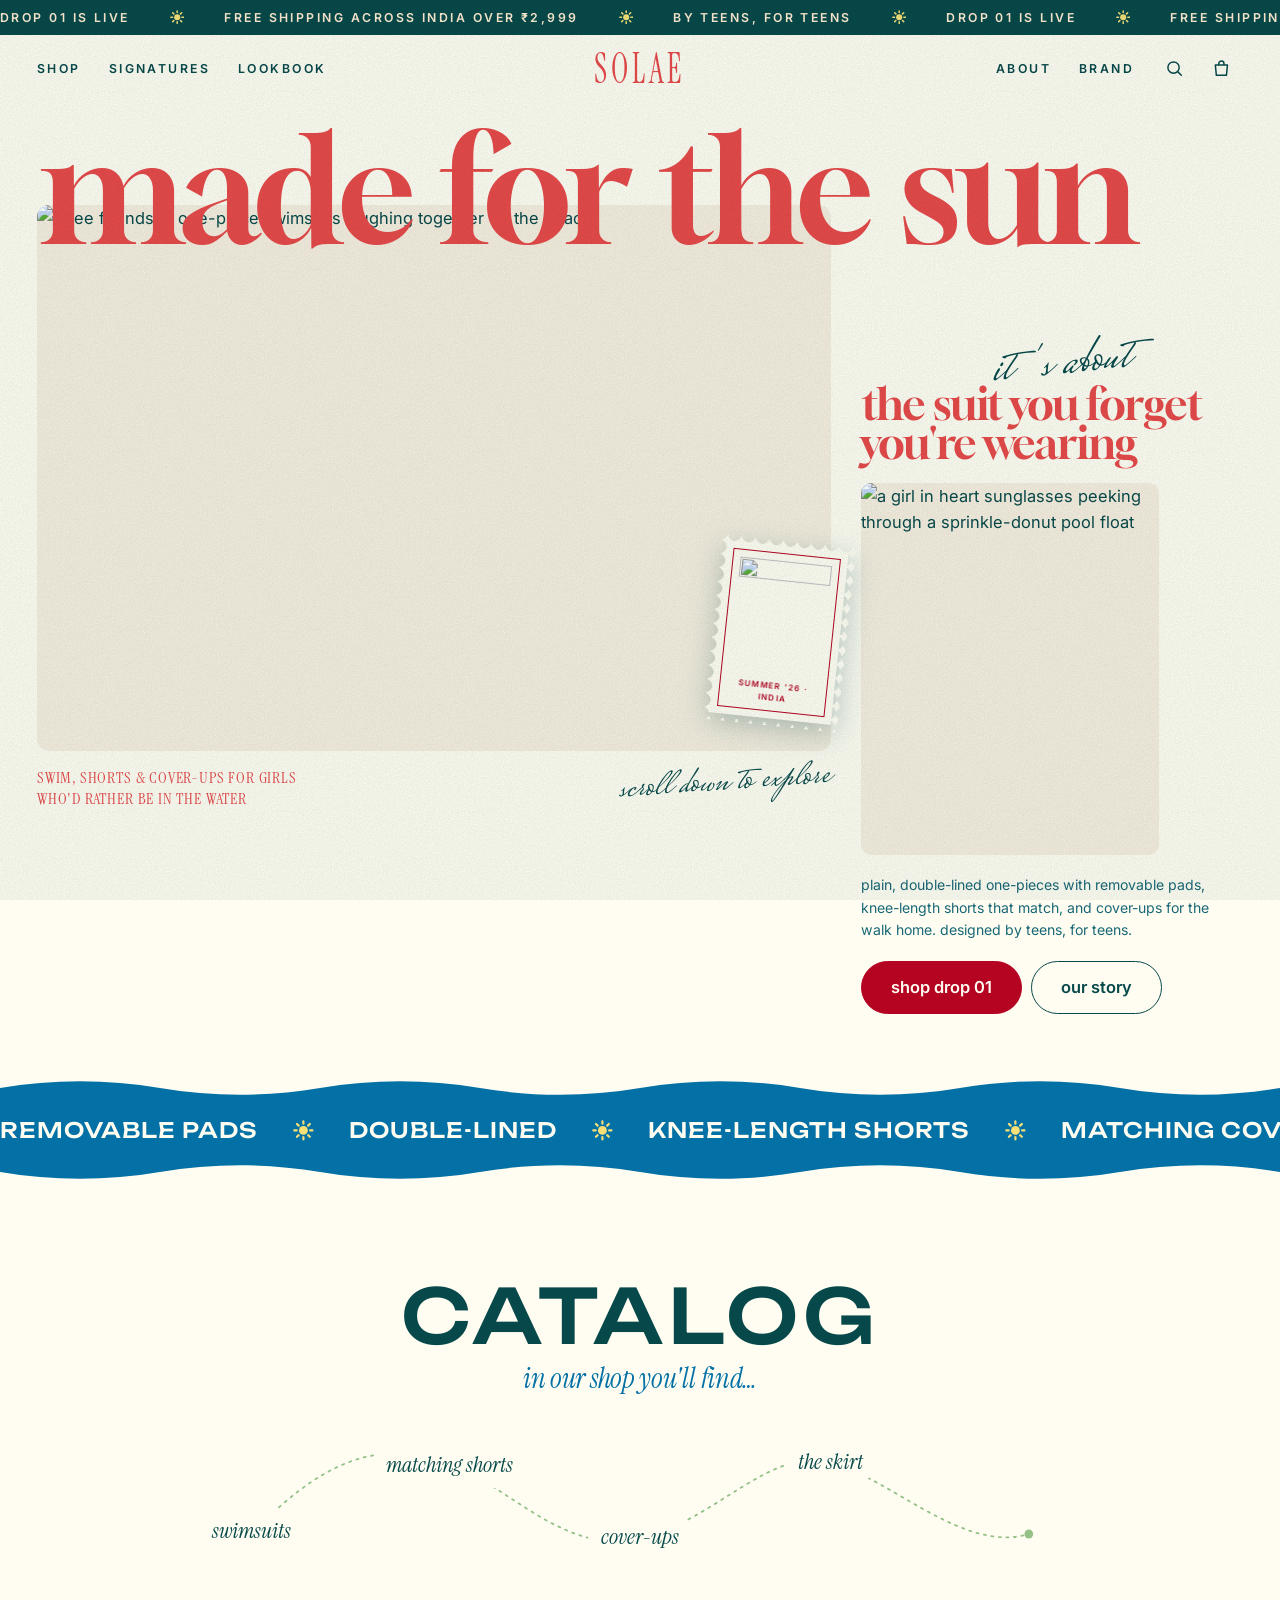
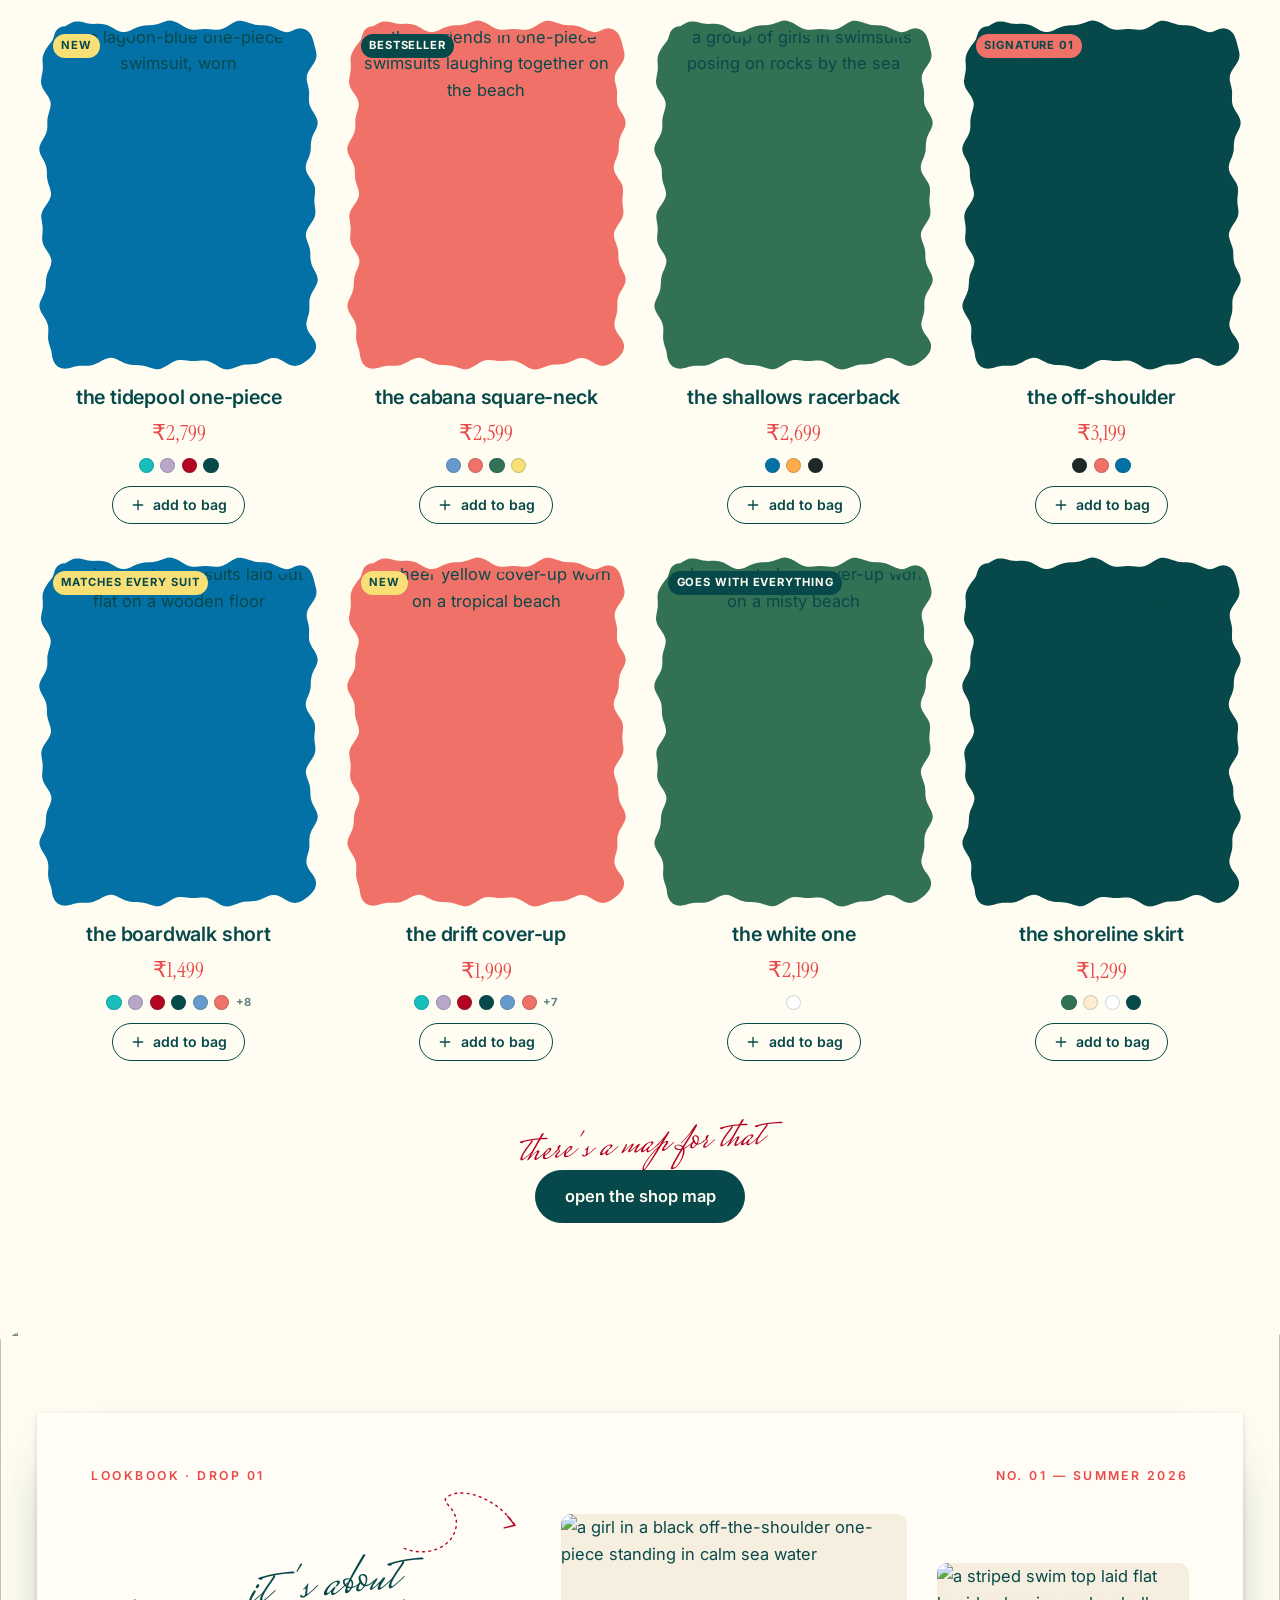
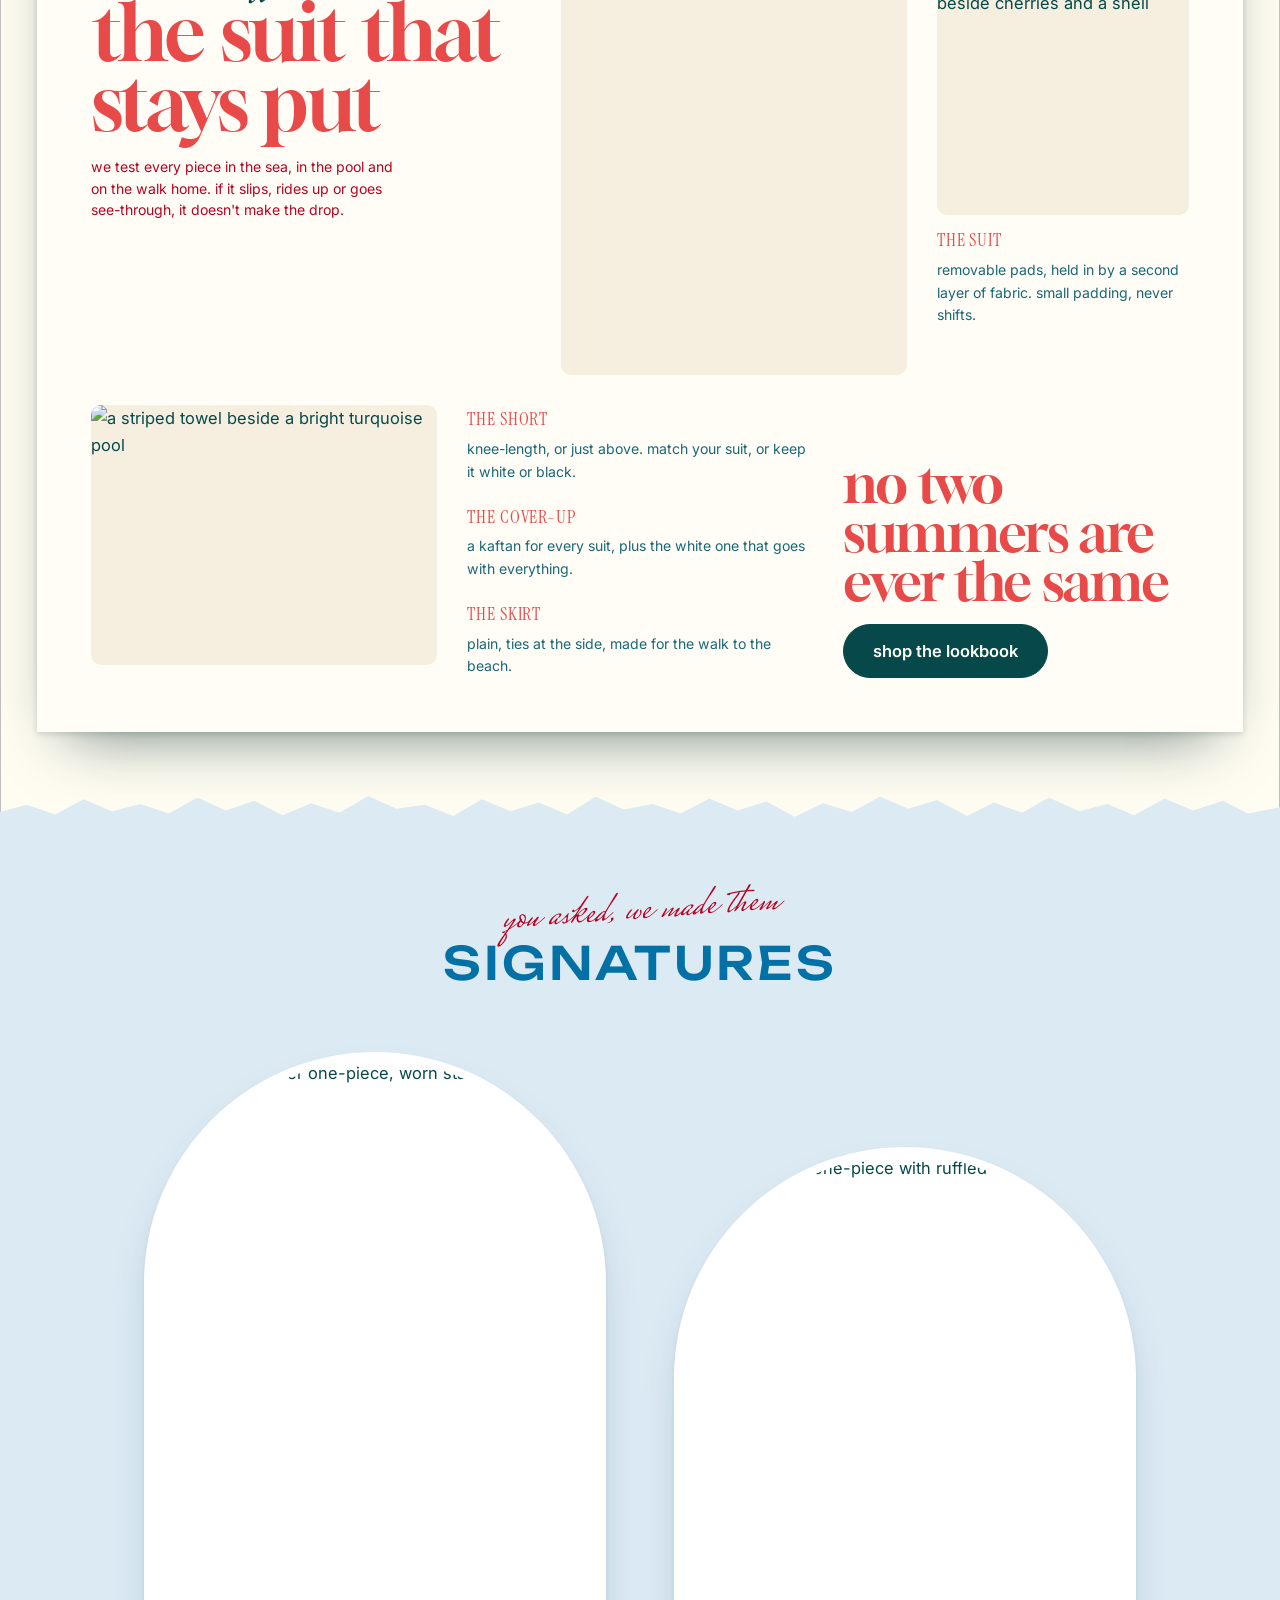
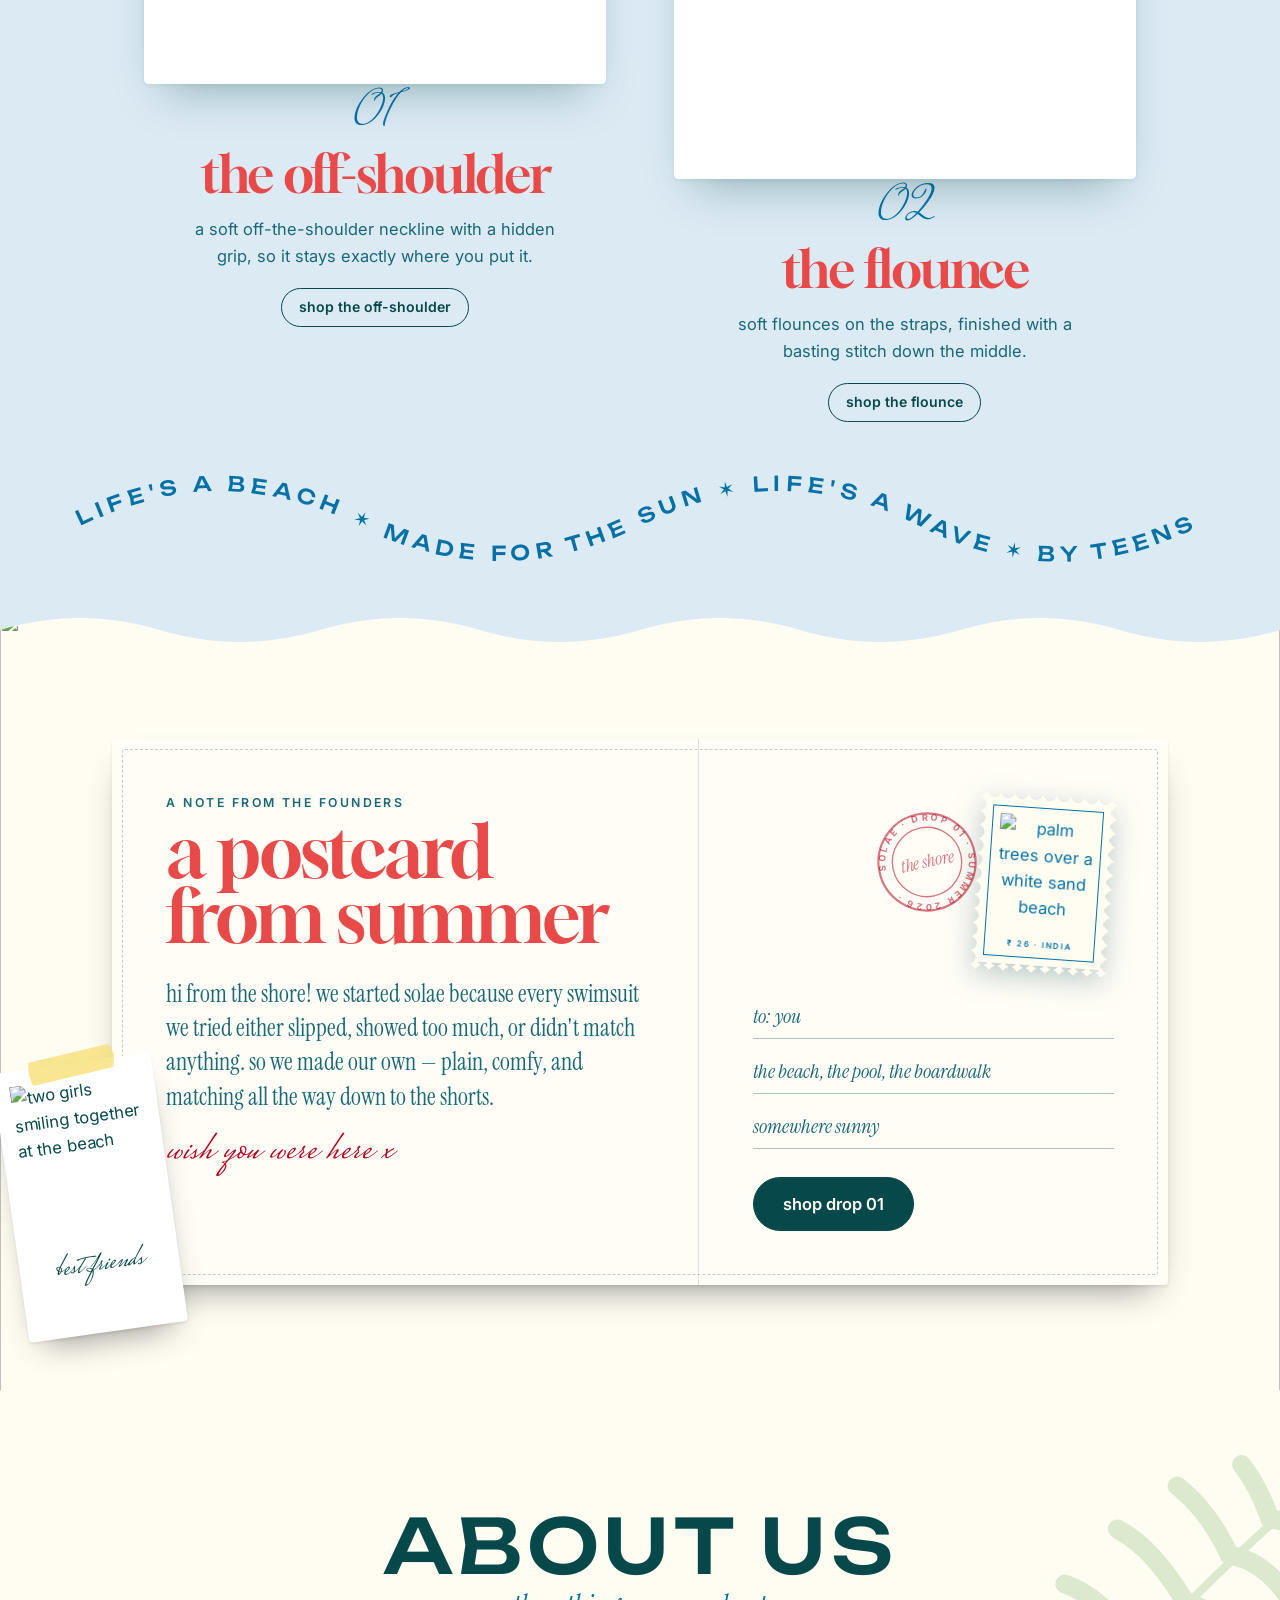
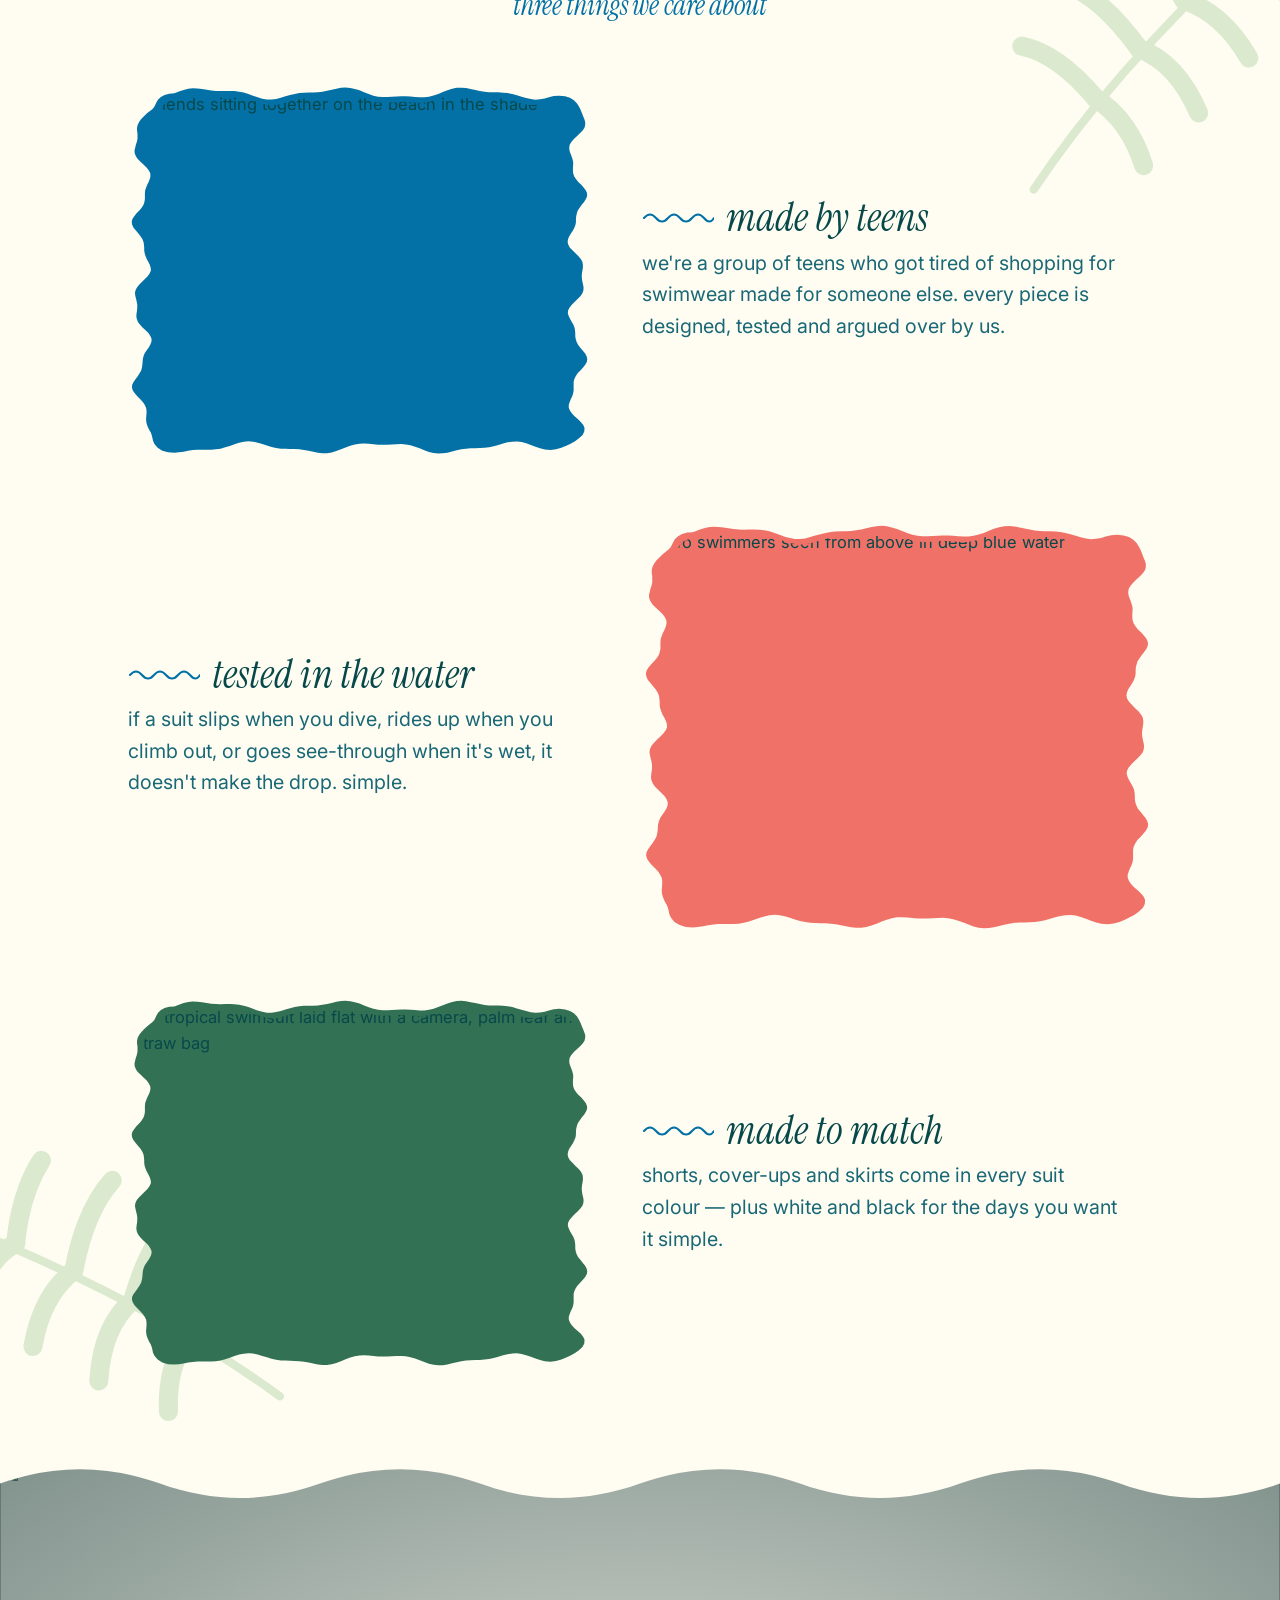
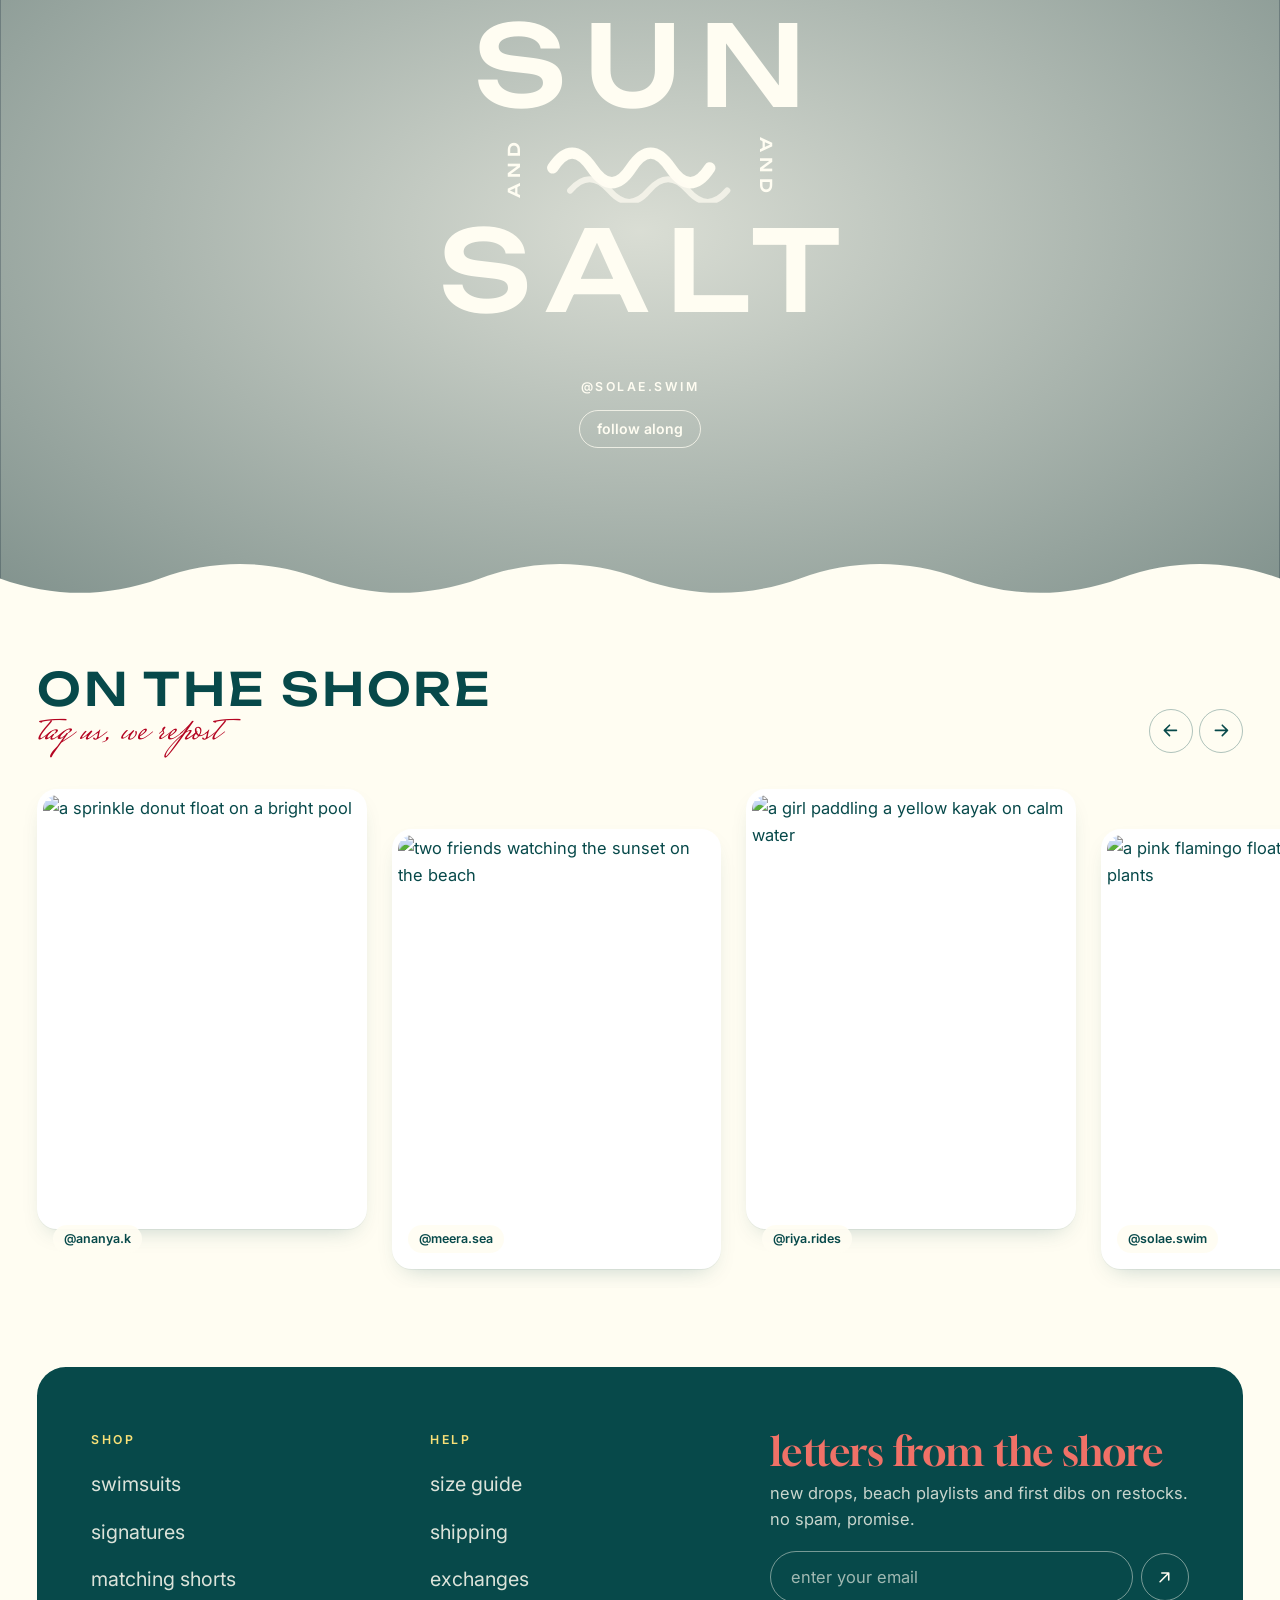
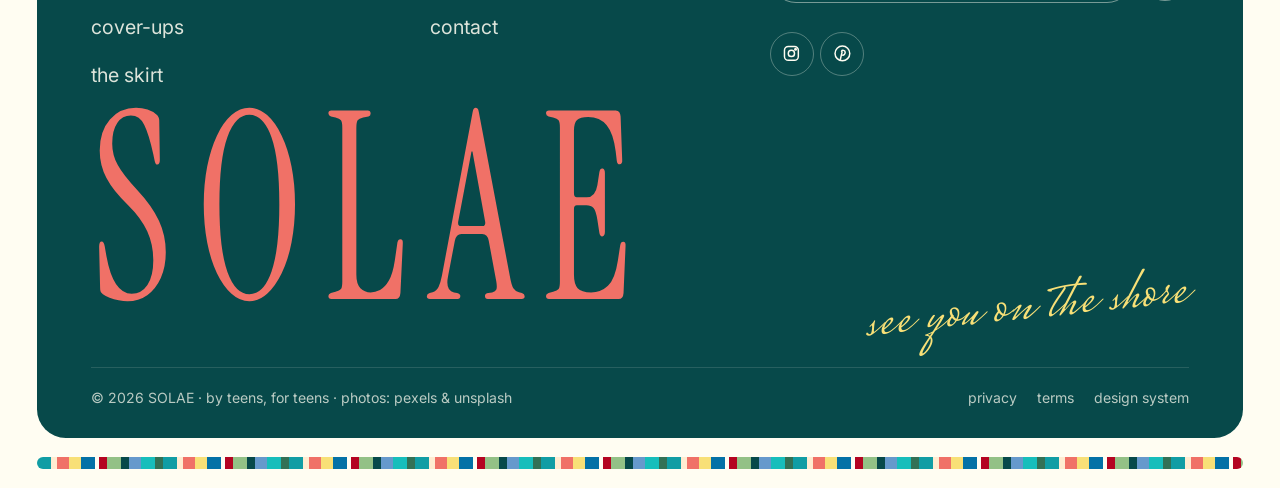
==== commit 38fe235e: "Add shop map tab, fluid display type and postcard product page - shop.html: a new shop tab drawn as " ====
--- a/index.html
+++ b/index.html
@@ -9,7 +9,7 @@
   <link rel="preconnect" href="https://fonts.googleapis.com">
   <link rel="preconnect" href="https://fonts.gstatic.com" crossorigin>
   <link rel="preconnect" href="https://images.pexels.com">
-  <link rel="stylesheet" href="https://fonts.googleapis.com/css2?family=Gloock&family=Instrument+Serif:ital@0;1&family=Inter:wght@400;500;600;700&family=Mrs+Saint+Delafield&family=Unbounded:wght@400;500;600&display=swap">
+  <link rel="stylesheet" href="https://fonts.googleapis.com/css2?family=Gloock&family=Instrument+Serif:ital@0;1&family=Inter:wght@400;500;600;700&family=Mrs+Saint+Delafield&family=Sour+Gummy:ital,wdth,wght@0,125,900;1,125,900&family=Unbounded:wght@400;500;600&display=swap">
   <link rel="stylesheet" href="assets/css/tokens.css">
   <link rel="stylesheet" href="assets/css/solae.css">
 </head>
@@ -26,7 +26,7 @@
   <header class="header">
     <div class="wrap header__bar">
       <nav class="nav t-label" aria-label="primary">
-        <a href="#catalog">shop</a><a href="#signatures">signatures</a><a href="#lookbook">lookbook</a>
+        <a href="shop.html">shop</a><a href="#signatures">signatures</a><a href="#lookbook">lookbook</a>
       </nav>
       <button class="icon-btn menu-btn" type="button" data-open-menu aria-label="open menu"><svg viewBox="0 0 24 24" fill="none" stroke="currentColor" stroke-width="1.8" stroke-linecap="round"><path d="M4 8h16M4 16h16"/></svg></button>
       <a class="header__brand" href="index.html" aria-label="SOLAE home"><span class="wordmark">Solae</span></a>
@@ -44,7 +44,7 @@
       <button class="icon-btn" type="button" data-close-menu aria-label="close menu"><svg viewBox="0 0 24 24" fill="none" stroke="currentColor" stroke-width="1.8" stroke-linecap="round"><path d="M6 6l12 12M18 6 6 18"/></svg></button>
     </div>
     <nav aria-label="mobile">
-      <a href="#catalog" data-close-menu>shop</a><a href="#signatures" data-close-menu>signatures</a><a href="#lookbook" data-close-menu>lookbook</a><a href="#about" data-close-menu>about</a>
+      <a href="shop.html" data-close-menu>shop</a><a href="#signatures" data-close-menu>signatures</a><a href="#lookbook" data-close-menu>lookbook</a><a href="#about" data-close-menu>about</a>
     </nav>
     <p class="t-hand">by teens, for teens</p>
     <div class="mobile-nav__stripe"></div>
@@ -75,7 +75,7 @@
           <div class="frame"><img src="https://images.pexels.com/photos/32181630/pexels-photo-32181630.jpeg?auto=compress&cs=tinysrgb&w=900" alt="a girl in heart sunglasses peeking through a sprinkle-donut pool float"></div>
           <p>plain, double-lined one-pieces with removable pads, knee-length shorts that match, and cover-ups for the walk home. designed by teens, for teens.</p>
           <div class="hero__ctas">
-            <a class="btn" href="#catalog">shop drop 01</a>
+            <a class="btn" href="shop.html">shop drop 01</a>
             <a class="btn btn--ghost" href="#about">our story</a>
           </div>
         </aside>
@@ -111,7 +111,11 @@
         <button type="button" data-filter="skirts" aria-pressed="false" style="left:72%;top:26%">the skirt</button>
         <a href="#signatures" class="sr-only">see the signature styles</a>
       </div>
-      <div class="grid-products" data-products></div>
+      <div class="grid-products" data-products="tidepool,cabana,shallows,off-shoulder,boardwalk,drift,white-one,shoreline"></div>
+      <div class="catalog__more">
+        <p class="t-hand" aria-hidden="true">there's a map for that</p>
+        <a class="btn btn--ink" href="shop.html">open the shop map</a>
+      </div>
     </section>
 
     <!-- 4 · Lookbook sheet — pin: "the late checkout" lower spread -->
@@ -296,7 +300,7 @@
     <div class="footer__card">
       <div class="footer__grid">
         <nav class="footer__links" aria-label="shop">
-          <p class="t-label">shop</p><a href="#catalog">swimsuits</a><a href="#catalog">matching shorts</a><a href="#catalog">cover-ups</a><a href="#signatures">signatures</a>
+          <p class="t-label">shop</p><a href="shop.html#swimsuits">swimsuits</a><a href="shop.html#signatures">signatures</a><a href="shop.html#shorts">matching shorts</a><a href="shop.html#cover-ups">cover-ups</a><a href="shop.html#skirts">the skirt</a>
         </nav>
         <nav class="footer__links" aria-label="help">
           <p class="t-label">help</p><a href="#">size guide</a><a href="#">shipping</a><a href="#">exchanges</a><a href="#">contact</a>
--- a/assets/css/tokens.css
+++ b/assets/css/tokens.css
@@ -65,6 +65,7 @@
   --font-body:     "Inter", "TT Turns", system-ui, sans-serif;            /* SKIMS body */
   --font-serif:    "Instrument Serif", "Times New Roman", serif;           /* wordmark + captions */
   --font-script:   "Mrs Saint Delafield", "Brush Script MT", cursive;      /* handwritten notes */
+  --font-fluid:    "Sour Gummy", "Unbounded", "Arial Black", sans-serif;   /* gooey wide display (SKIMS, "your hair is thirsty") */
 
   /* Fluid type scale — 360px → 1440px viewport */
   --fs-mega:    clamp(3rem,     1.4rem + 7.1vw,  7.75rem);
--- a/assets/css/solae.css
+++ b/assets/css/solae.css
@@ -56,6 +56,8 @@
 .t-eyebrow { font-family: var(--font-body); font-weight: 600; font-size: var(--fs-eyebrow); text-transform: uppercase; letter-spacing: var(--track-eyebrow); line-height: 1.4; }
 .t-script { font-family: var(--font-serif); font-style: italic; font-weight: 400; font-size: var(--fs-script); line-height: 1; letter-spacing: -.01em; }
 .t-hand { font-family: var(--font-script); font-weight: 400; font-size: var(--fs-hand); line-height: .9; color: var(--deep); }
+/* gooey wide display (SKIMS, "your hair is thirsty"): Sour Gummy at full width, melted by #f-fluid. big moments only, never under 2.5rem */
+.t-fluid { font-family: var(--font-fluid); font-weight: 900; font-stretch: 125%; text-transform: lowercase; letter-spacing: -.015em; line-height: .92; filter: url(#f-fluid); }
 .t-lead  { font-size: var(--fs-lead); line-height: 1.5; }
 .t-small { font-size: var(--fs-small); }
 .t-soft  { color: var(--ink-soft); }
@@ -177,6 +179,7 @@
 
 .swatches { display: flex; gap: .4rem; flex-wrap: wrap; }
 .swatch { width: .95rem; height: .95rem; border-radius: 50%; background: var(--c); box-shadow: inset 0 0 0 1px rgba(7, 73, 74, .2); }
+.swatch-more { font-size: .7rem; font-weight: 700; line-height: .95rem; color: var(--ink-mute); }
 .swatch--lg { width: 2.25rem; height: 2.25rem; border: 0; padding: 0; position: relative; }
 .swatch--lg[aria-checked="true"]::after, .swatch--lg[aria-pressed="true"]::after { content: ""; position: absolute; inset: -5px; border-radius: 50%; border: 2px solid var(--deep); }
 .sizes { display: flex; gap: .5rem; flex-wrap: wrap; }
@@ -267,11 +270,14 @@
   .catmap svg { display: none; }
   .catmap button { position: static; translate: none; border: 1.5px solid var(--line-strong); }
 }
+.catalog__more { display: grid; justify-items: center; gap: .2rem; margin-top: var(--space-xl); }
+.catalog__more .t-hand { color: var(--brick); transform: rotate(-4deg); }
 .grid-products { display: grid; grid-template-columns: repeat(4, minmax(0, 1fr)); gap: clamp(1rem, .5rem + 1.8vw, 2.5rem) clamp(.75rem, .4rem + 1.4vw, 2rem); }
 @media (max-width: 1000px) { .grid-products { grid-template-columns: repeat(3, minmax(0, 1fr)); } }
 @media (max-width: 720px) { .grid-products { grid-template-columns: repeat(2, minmax(0, 1fr)); } }
 
 .card { position: relative; display: flex; flex-direction: column; gap: .8rem; text-align: center; }
+.card.reveal { transition-delay: calc(min(var(--i, 0), 6) * 45ms); }
 .card[hidden] { display: none; }
 .card__media { position: relative; }
 .card__media .frame-wavy { aspect-ratio: 4 / 5; }
@@ -464,15 +470,6 @@
 .crumbs { font-size: var(--fs-small); color: var(--ink-mute); display: flex; gap: .5rem; flex-wrap: wrap; padding-block: var(--space-s); text-transform: lowercase; }
 .crumbs a:hover { color: var(--ink); text-decoration: underline; }
 .pdp { display: grid; grid-template-columns: minmax(0, 1.15fr) minmax(0, 1fr); gap: clamp(1.5rem, 1rem + 3vw, 5rem); align-items: start; }
-.gallery { display: grid; grid-template-columns: 5.5rem 1fr; gap: 1rem; position: sticky; top: calc(var(--header-h) + 1rem); }
-.gallery__thumbs { display: grid; gap: .75rem; align-content: start; }
-.gallery__thumbs button { border: 2px solid transparent; padding: 3px; border-radius: 10px; background: none; }
-.gallery__thumbs button[aria-pressed="true"] { border-color: var(--deep); }
-.gallery__thumbs .frame { aspect-ratio: 4 / 5; border-radius: 7px; }
-.gallery__main { position: relative; }
-.gallery__main .frame-wavy { aspect-ratio: 4 / 5; --frame-w: 8px; }
-.gallery__main .badge { position: absolute; top: 1.4rem; left: 1.4rem; z-index: 1; }
-.gallery__main .t-hand { position: absolute; right: -.5rem; bottom: -1.2rem; transform: rotate(-6deg); color: var(--brick); z-index: 1; }
 .buy { display: grid; gap: var(--space-m); }
 .buy__title { display: grid; gap: .5rem; }
 .buy__title h1 { font-size: clamp(2.6rem, 1.8rem + 3vw, 4.6rem); }
@@ -504,7 +501,261 @@
 .acc details[open] summary::after { transform: rotate(45deg); }
 .acc details > div { padding-bottom: 1.2rem; color: var(--ink-soft); }
 .acc ul { padding-left: 1.1rem; display: grid; gap: .35rem; }
-@media (max-width: 900px) { .pdp { grid-template-columns: 1fr; } .gallery { position: static; grid-template-columns: 1fr; } .gallery__thumbs { grid-template-columns: repeat(4, 1fr); order: 2; } }
+@media (max-width: 900px) { .pdp { grid-template-columns: 1fr; } }
+
+/* ---- Product page: postcards on the sea (pins: caprini, lemon stripe short,
+        a postcard from summer, built for warm days) ------------------------- */
+.sea {
+  --paper: #FFFDF6;
+  position: sticky; top: calc(var(--header-h) + 1rem); isolation: isolate; overflow: hidden;
+  height: min(calc(100svh - var(--header-h) - 2rem), 54rem); min-height: 32rem;
+  border-radius: var(--r-lg); color: var(--sand);
+  background:
+    radial-gradient(120% 55% at 12% 0%, rgba(255, 253, 242, .3), transparent 60%),
+    url("data:image/svg+xml,%3Csvg xmlns='http://www.w3.org/2000/svg' width='1000' height='1300'%3E%3Cfilter id='r'%3E%3CfeTurbulence type='fractalNoise' baseFrequency='.004 .045' numOctaves='2' seed='8'/%3E%3CfeColorMatrix values='0 0 0 0 1 0 0 0 0 1 0 0 0 0 .95 0 0 0 -2.6 1.32'/%3E%3C/filter%3E%3Crect width='100%25' height='100%25' filter='url(%23r)'/%3E%3C/svg%3E") center / cover no-repeat,
+    linear-gradient(172deg, var(--lagoon), var(--cyan) 32%, var(--ocean) 72%, var(--stormy));
+}
+/* sun glints on the water */
+.sea::before {
+  content: ""; position: absolute; inset: 0; z-index: -1; pointer-events: none;
+  background: url("data:image/svg+xml,%3Csvg xmlns='http://www.w3.org/2000/svg' width='260' height='220'%3E%3Cg fill='%23FFFDF2'%3E%3Cpath d='M30 40l2 7 7 2-7 2-2 7-2-7-7-2 7-2z'/%3E%3Cpath d='M190 30l1.4 5 5 1.4-5 1.4-1.4 5-1.4-5-5-1.4 5-1.4z'/%3E%3Cpath d='M120 150l2.4 8 8 2.4-8 2.4-2.4 8-2.4-8-8-2.4 8-2.4z'/%3E%3Cpath d='M230 170l1.2 4 4 1.2-4 1.2-1.2 4-1.2-4-4-1.2 4-1.2z'/%3E%3Ccircle cx='80' cy='100' r='1.6'/%3E%3Ccircle cx='160' cy='80' r='1.2'/%3E%3Ccircle cx='60' cy='190' r='1.4'/%3E%3C/g%3E%3C/svg%3E") 0 0 / 260px 220px;
+  animation: glint 3.2s ease-in-out infinite alternate;
+}
+@keyframes glint { from { opacity: .35; } to { opacity: .95; } }
+@media (prefers-reduced-motion: reduce) { .sea::before { animation: none; opacity: .7; } }
+.sea__back { position: absolute; top: 1rem; left: 1rem; z-index: 3; display: grid; place-items: center; width: 2.9rem; height: 2.9rem; border-radius: var(--r-sm); background: var(--sand); color: var(--deep); box-shadow: var(--shadow-paper); }
+.sea__back svg { width: 1.3rem; height: 1.3rem; }
+.sea__where { position: absolute; top: 1.35rem; left: 4.6rem; z-index: 3; display: inline-flex; align-items: center; gap: .45rem; padding: .3rem .8rem; border-radius: var(--r-pill); background: rgba(255, 253, 242, .9); color: var(--deep); }
+.sea__where svg { width: 1.05rem; height: .85rem; color: var(--brick); }
+.sea__hint { position: absolute; right: 1.25rem; top: 1rem; z-index: 3; color: var(--sand); transform: rotate(-5deg); font-size: clamp(1.6rem, 1.3rem + 1vw, 2.3rem); pointer-events: none; }
+.posts { position: absolute; inset: 0; display: grid; grid-auto-flow: column; grid-auto-columns: 100%; grid-template-rows: 100%; overflow-x: auto; overflow-y: hidden; scroll-snap-type: x mandatory; overscroll-behavior-x: contain; scrollbar-width: none; }
+.posts::-webkit-scrollbar { display: none; }
+.posts:focus-visible { outline-offset: -6px; }
+.posts__slide { container-type: size; display: grid; place-items: center; padding: 4.6rem clamp(1rem, 4%, 3rem) 4.9rem; scroll-snap-align: center; scroll-snap-stop: always; }
+.sea__bar { position: absolute; left: 50%; bottom: 1rem; translate: -50% 0; z-index: 3; display: flex; align-items: center; gap: .6rem; padding: .3rem; border-radius: var(--r-pill); background: rgba(7, 73, 74, .35); backdrop-filter: blur(8px); -webkit-backdrop-filter: blur(8px); }
+.sea__arrow { display: grid; place-items: center; width: 2.75rem; height: 2.75rem; border: 0; border-radius: 50%; background: var(--sand); color: var(--deep); }
+.sea__arrow svg { width: 1.2rem; height: 1.2rem; }
+.sea__dots { display: flex; gap: .15rem; }
+.sea__dots button { width: 1.5rem; height: 2.75rem; padding: 0; border: 0; background: none; display: grid; place-items: center; }
+.sea__dots button::after { content: ""; width: .5rem; height: .5rem; border-radius: var(--r-pill); background: rgba(255, 253, 242, .55); transition: width var(--dur-base) var(--ease-out), background var(--dur-base); }
+.sea__dots button[aria-current="true"]::after { width: 1.25rem; background: var(--sand); }
+
+/* every postcard sizes itself from the slide (cq units) and its type from its own width (cqi) */
+.post { position: relative; container-type: inline-size; color: var(--deep); }
+.post img { display: block; width: 100%; height: 100%; object-fit: cover; }
+.post__perf {
+  --notch: 2.2cqi; background: var(--paper); padding: calc(var(--notch) * 1.5);
+  -webkit-mask: linear-gradient(#000 0 0) content-box, radial-gradient(circle var(--notch) at var(--notch) var(--notch), #0000 98%, #000) calc(var(--notch) * -1) calc(var(--notch) * -1) / calc(var(--notch) * 2) calc(var(--notch) * 2);
+          mask: linear-gradient(#000 0 0) content-box, radial-gradient(circle var(--notch) at var(--notch) var(--notch), #0000 98%, #000) calc(var(--notch) * -1) calc(var(--notch) * -1) / calc(var(--notch) * 2) calc(var(--notch) * 2);
+}
+.post__sheet { background: var(--paper); }
+
+/* 1 · the stamp (lemon stripe short) */
+.post--stamp { width: min(100cqw, 100cqh * .66); rotate: -1.4deg; filter: drop-shadow(0 18px 22px rgba(4, 40, 41, .38)); }
+.post--stamp .post__sheet { display: grid; gap: 2.2cqi; padding: 4cqi 4.5cqi 3.6cqi; box-shadow: inset 0 0 0 .3cqi rgba(7, 73, 74, .14); }
+.post__row { display: flex; justify-content: space-between; align-items: center; gap: 2cqi; }
+.post__row .t-label { font-size: 2.6cqi; color: var(--stormy); }
+.post__num { position: relative; font-family: var(--font-script); font-size: 10cqi; line-height: .8; padding: 1cqi 3cqi 0 2cqi; }
+.post__num::after { content: ""; position: absolute; inset: -1cqi -1cqi -1.4cqi -.5cqi; border: .35cqi solid currentColor; border-radius: 50%; rotate: -7deg; opacity: .7; }
+/* long names shrink to fit the stamp: --len is the character count */
+.post__name { font-size: min(12.5cqi, 105cqi / var(--len)); color: var(--ocean); margin-top: -.5cqi; white-space: nowrap; }
+@container (max-width: 380px) { .post__name { filter: none; } }
+.post__shot { aspect-ratio: 4 / 4.3; overflow: hidden; background: var(--shell); }
+.post__row--foot { align-items: end; font-weight: 600; font-size: 2.6cqi; letter-spacing: .14em; text-transform: uppercase; line-height: 1.3; }
+.post__row--foot span { display: grid; gap: .6cqi; }
+.post__row--foot span:last-child { text-align: right; }
+.post__row--foot b { font-family: var(--font-serif); font-weight: 400; font-size: 5.6cqi; letter-spacing: 0; color: var(--accent); line-height: 1; }
+.post__clip { position: absolute; top: -4.5cqi; right: 10cqi; width: 12cqi; rotate: 14deg; filter: drop-shadow(0 3px 3px rgba(4, 40, 41, .3)); }
+.post__clip-wire { fill: none; stroke: var(--deep); stroke-width: 3.5; stroke-linecap: round; }
+.post__clip-body { fill: var(--coral); stroke: var(--deep); stroke-width: 2; stroke-linejoin: round; }
+.post__clip-shine { stroke: var(--papaya); stroke-width: 2.5; stroke-linecap: round; opacity: .8; }
+
+/* 2 · the photo card (built for warm days) */
+.post--photo { width: min(100cqw, 100cqh * .8); aspect-ratio: 4 / 5; overflow: hidden; border: 1.8cqi solid var(--paper); border-radius: 2.2cqi; background: var(--shell); box-shadow: var(--shadow-polaroid); rotate: 1.2deg; }
+.post--photo > img { position: absolute; inset: 0; }
+.post--photo::before { content: ""; position: absolute; inset: 0 0 auto; height: 40%; z-index: 1; background: linear-gradient(rgba(255, 253, 242, .82), rgba(255, 253, 242, 0)); }
+.post__mast { position: absolute; top: 6cqi; right: 6cqi; z-index: 2; text-align: right; }
+.post__mast .t-label { font-size: 2.4cqi; color: var(--stormy); }
+.post__script { font-family: var(--font-serif); font-style: italic; font-size: 11cqi; line-height: .9; color: var(--ocean); margin-top: 3cqi; }
+.post__caps { font-family: var(--font-serif); text-transform: uppercase; font-size: 10.5cqi; line-height: .88; letter-spacing: .01em; color: var(--deep); }
+.post__note { position: absolute; right: 5cqi; bottom: 6cqi; z-index: 2; width: 48%; padding: 6cqi 4.5cqi 4.5cqi; background: var(--paper); box-shadow: var(--shadow-paper); rotate: -5deg; }
+.post__note p { font-family: var(--font-serif); font-style: italic; font-size: 3.8cqi; line-height: 1.28; color: var(--stormy); }
+.post__note::after { content: ""; position: absolute; inset: 1.6cqi; border: .3cqi dashed var(--line-strong); pointer-events: none; }
+.post__sun { position: absolute; top: -4cqi; left: 50%; translate: -50% 0; width: 9cqi; height: 9cqi; color: var(--marigold); filter: drop-shadow(0 2px 2px rgba(4, 40, 41, .3)); }
+
+/* 3 · the letter (a postcard from summer) */
+.post--letter { width: min(100cqw, 100cqh * .88); aspect-ratio: 1 / 1.1; filter: drop-shadow(0 18px 22px rgba(4, 40, 41, .38)); }
+.post--letter .post__perf { position: absolute; inset: 5% 0 7% 22%; }
+.post--letter .post__sheet { height: 100%; display: grid; align-content: start; gap: 2.4cqi; padding: 4cqi 4.5cqi 4cqi 15cqi; overflow: hidden; }
+.post__marks { position: relative; height: 21cqi; margin-bottom: 1cqi; }
+.post__pm { position: absolute; display: grid; place-content: center; text-align: center; padding: 1.4cqi 2cqi; border: .4cqi solid currentColor; font-family: var(--font-serif); text-transform: uppercase; font-size: 2.5cqi; line-height: 1.1; letter-spacing: .06em; opacity: .85; }
+.post__pm small { font-size: 2.1cqi; margin-top: .5cqi; }
+.post__pm--0 { left: 0; top: 0; width: 17cqi; height: 17cqi; border-radius: 50%; color: var(--ocean); rotate: -8deg; }
+.post__pm--1 { left: 19cqi; top: 7cqi; max-width: 22cqi; border-radius: 1cqi; color: var(--deep); outline: .3cqi solid currentColor; outline-offset: .8cqi; rotate: 4deg; }
+.post__pm--2 { right: 0; top: 0; width: 16cqi; height: 16cqi; border-radius: 50%; color: var(--brick); rotate: 12deg; }
+.post__from { font-family: var(--font-serif); font-style: italic; font-size: 8cqi; line-height: .95; color: var(--deep); border-block: .3cqi dashed var(--line-strong); padding-block: 1.6cqi; }
+.post__from span { display: block; margin-bottom: .8cqi; font-family: var(--font-body); font-style: normal; font-weight: 600; font-size: 2.3cqi; letter-spacing: .22em; text-transform: uppercase; color: var(--brick); }
+.post__ss { font-size: 2.2cqi; color: var(--ink-mute); }
+.post__msg { font-family: var(--font-serif); font-size: 3.6cqi; line-height: 1.32; color: var(--stormy); }
+.post__box { justify-self: start; padding: 1.8cqi 2.4cqi; border: .3cqi solid var(--line-strong); font-family: var(--font-serif); text-transform: uppercase; letter-spacing: .05em; font-size: 2.5cqi; line-height: 1.45; color: var(--deep); rotate: -1.5deg; }
+.post__box .t-label { display: block; font-size: 1.9cqi; color: var(--ink-mute); }
+.post__strip { position: absolute; left: 1%; top: 0; bottom: 0; width: 31%; display: grid; grid-template-rows: repeat(3, minmax(0, 1fr)); gap: 2.2cqi; padding: 2.2cqi; background: var(--paper); box-shadow: var(--shadow-polaroid); rotate: -2.5deg; }
+.post__strip div { overflow: hidden; background: var(--shell); }
+
+/* 4 · the welcome card (caprini) */
+.post--brand { width: min(100cqw, 100cqh * .76); display: grid; }
+.post__stripes { position: relative; z-index: 1; width: 90%; aspect-ratio: 16 / 9; display: grid; place-content: center; text-align: center; background: repeating-linear-gradient(90deg, var(--jasmine) 0 5cqi, var(--paper) 5cqi 10cqi); box-shadow: var(--shadow-polaroid); rotate: -2.5deg; }
+.post__stripes .wordmark { font-size: 15cqi; }
+.post__tag { font-family: var(--font-serif); font-style: italic; font-size: 4.8cqi; color: var(--deep); margin-top: 4cqi; }
+.post__paperclip { position: absolute; left: 5cqi; top: -6cqi; width: 5.5cqi; fill: none; stroke: var(--stormy); stroke-width: 2.6; stroke-linecap: round; }
+.post__back { position: relative; justify-self: end; width: 94%; margin-top: -7cqi; display: grid; gap: 2.6cqi; padding: 10cqi 5.5cqi 4cqi; background: var(--paper); border: 1.4cqi solid transparent; border-image: repeating-linear-gradient(-45deg, var(--jasmine) 0 2.5cqi, var(--paper) 2.5cqi 5cqi) 14; box-shadow: var(--shadow-polaroid); rotate: 1.4deg; }
+.post__welcome { display: flex; justify-content: space-between; align-items: start; gap: 4cqi; }
+.post__welcome .post__caps { font-family: var(--font-display); font-weight: 600; font-size: 5.4cqi; line-height: 1.05; letter-spacing: 0; }
+.post__stamp { width: 17cqi; flex-shrink: 0; margin-top: -4cqi; rotate: 5deg; color: var(--ocean); }
+.post__stamp .stamp { --notch: 1.1cqi; }
+.post__stamp .stamp__inner { padding: .8cqi; }
+.post__stamp .t-label { font-size: 1.5cqi; margin-top: .6cqi; letter-spacing: .1em; }
+.post__lede { font-family: var(--font-serif); font-style: italic; font-size: 4.6cqi; line-height: 1.12; color: var(--ocean); }
+.post__cols { display: grid; grid-template-columns: 1fr 1fr; gap: 4cqi; }
+.post__cols ul { margin: 0; padding: 0 4cqi 0 0; list-style: none; display: grid; gap: 1.2cqi; align-content: start; font-size: 2.9cqi; line-height: 1.32; border-right: .3cqi solid var(--line-strong); }
+.post__cols li::before { content: "✶ "; color: var(--coral); }
+.post__lines p { font-family: var(--font-script); font-size: 5.2cqi; line-height: 1; color: var(--ocean); padding: 1.4cqi 0 .4cqi; border-bottom: .25cqi solid var(--line-strong); }
+.post__foot { display: flex; justify-content: space-between; gap: 2cqi; font-size: 2.1cqi; font-weight: 600; letter-spacing: .14em; text-transform: uppercase; color: var(--ink-mute); }
+
+@media (max-width: 900px) {
+  .sea { position: relative; top: auto; height: auto; min-height: 0; aspect-ratio: 4 / 5.5; max-height: 86svh; }
+  .sea__hint { display: none; }
+}
+@media (max-width: 480px) { .posts__slide { padding: 4.2rem .75rem 4.6rem; } }
+
+/* ---- 9 · Shop: the sea chart (pin: freepik treasure map, ship reference) -- */
+.shop-hero { display: grid; grid-template-columns: auto minmax(0, 1fr); gap: var(--space-s) var(--space-l); align-items: end; padding-block: var(--space-m) var(--space-l); }
+.shop-hero__title { position: relative; }
+.shop-hero__title .t-hand { position: absolute; left: .1em; top: 0; z-index: 1; color: var(--brick); transform: rotate(-7deg); font-size: clamp(2rem, 1.5rem + 2vw, 3.4rem); }
+.shop-hero h1 { font-size: clamp(3.4rem, 1.2rem + 8vw, 9rem); color: var(--ocean); padding-top: .42em; white-space: nowrap; }
+.shop-hero__intro { justify-self: end; display: grid; gap: .6rem; max-width: 30rem; padding-bottom: .6em; }
+.shop-hero__intro p:not(.t-tag) { color: var(--ink-soft); }
+@media (max-width: 1000px) { .shop-hero { grid-template-columns: 1fr; } .shop-hero__intro { justify-self: start; } }
+
+/* no frame, no paper: islands, contour lines and the sea lane sit right on the page */
+.chart { --land: color-mix(in srgb, var(--papaya) 72%, var(--jasmine)); position: relative; max-width: 78rem; margin-inline: auto; aspect-ratio: 1200 / 640; }
+.chart__svg { position: absolute; inset: 0; width: 100%; height: 100%; overflow: visible; }
+.chart-hint { margin-top: .9rem; text-align: center; text-wrap: balance; }
+.chart-hint svg { display: inline-block; width: 1.1rem; height: .9rem; margin-right: .4rem; vertical-align: -.1rem; color: var(--brick); }
+@media (max-width: 760px) {
+  .chart-scroll { overflow-x: auto; margin-inline: calc(var(--gutter) * -1); scrollbar-width: none; }
+  .chart-scroll::-webkit-scrollbar { display: none; }
+  .chart { width: 780px; }
+}
+
+.compass { opacity: .75; }
+.compass__ring { fill: none; stroke: var(--deep); stroke-width: 1.3; }
+.compass__ring--dash { stroke-width: 1; stroke-dasharray: 3 4; }
+.compass__major { fill: none; stroke: var(--deep); stroke-width: 1.3; stroke-linejoin: round; }
+.compass__minor { fill: none; stroke: var(--coral); stroke-width: 1.3; stroke-linejoin: round; }
+.compass__n { font-family: var(--font-serif); font-style: italic; font-size: 22px; fill: var(--deep); text-anchor: middle; }
+
+.isle { cursor: pointer; }
+.isle use { stroke-linejoin: round; }
+/* contour rings: a wide stroke, then a page-coloured one just inside it, leaves a thin line */
+.isle__ring { fill: var(--bg); stroke: color-mix(in srgb, var(--bg) 62%, var(--cyan)); }
+.isle__ring--1 { stroke: color-mix(in srgb, var(--bg) 42%, var(--cyan)); }
+.isle__ring--2 { stroke: color-mix(in srgb, var(--bg) 22%, var(--cyan)); }
+.isle__gap { fill: var(--bg); stroke: var(--bg); }
+.isle__land { fill: var(--land); stroke: var(--deep); stroke-width: 2.4; transition: fill var(--dur-base); }
+.isle:hover .isle__land { fill: color-mix(in srgb, var(--land) 70%, var(--jasmine)); }
+.isle.is-here .isle__land { fill: color-mix(in srgb, var(--land) 45%, var(--jasmine)); }
+.m-wave { fill: none; stroke: var(--cyan); stroke-width: 2.2; stroke-linecap: round; opacity: .55; }
+.m-trunk, .m-line { fill: none; stroke: var(--deep); stroke-linecap: round; }
+.m-trunk { stroke-width: 3.2; }
+.m-line { stroke-width: 1.4; }
+.m-frond { fill: var(--turf); stroke: var(--deep); stroke-width: 1.2; stroke-linejoin: round; }
+.m-nut { fill: var(--brick); }
+.m-tower { fill: var(--sand); stroke: var(--deep); stroke-width: 1.6; }
+.m-band { fill: var(--solae-red); stroke: var(--deep); stroke-width: 1.2; }
+.m-lamp { fill: var(--jasmine); stroke: var(--deep); stroke-width: 1.4; }
+.m-canopy { fill: var(--ocean); stroke: var(--deep); stroke-width: 1.4; stroke-linejoin: round; }
+.m-canopy-stripe { fill: var(--sand); }
+.m-hut { fill: var(--sand); stroke: var(--deep); stroke-width: 1.6; }
+.m-door { fill: var(--coral); }
+.m-roof { fill: var(--marigold); stroke: var(--deep); stroke-width: 1.6; stroke-linejoin: round; }
+.m-pier { fill: color-mix(in srgb, var(--marigold) 40%, var(--papaya)); stroke: var(--deep); stroke-width: 1.4; }
+.m-trail { fill: none; stroke: var(--brick); stroke-width: 2.4; stroke-dasharray: 2 6; stroke-linecap: round; }
+.m-x { stroke: var(--brick); stroke-width: 4.2; stroke-linecap: round; }
+
+.chart__lane { fill: none; stroke: var(--deep); stroke-width: 2.2; stroke-dasharray: 1 9; stroke-linecap: round; opacity: .55; }
+.chart__trail { fill: none; stroke: var(--coral); stroke-width: 4.5; stroke-dasharray: 11 8; stroke-linecap: round; }
+.dock { fill: var(--sand); stroke: var(--deep); stroke-width: 2; }
+.dock.is-here { fill: var(--coral); }
+
+.ship { pointer-events: none; }
+.ship__mast { fill: none; stroke: var(--deep); stroke-width: 3; stroke-linecap: round; }
+.ship__sail { fill: var(--sand); stroke: var(--deep); stroke-width: 1.8; stroke-linejoin: round; }
+.ship__sail--jib { fill: var(--papaya); }
+.ship__band { fill: var(--coral); }
+.ship__sun { fill: var(--jasmine); stroke: var(--deep); stroke-width: 1.4; }
+.ship__flag { fill: var(--solae-red); stroke: var(--deep); stroke-width: 1; stroke-linejoin: round; }
+.ship__flag--2 { fill: var(--jasmine); }
+.ship__hull { fill: var(--deep); }
+.ship__rail { stroke: var(--coral); stroke-width: 3.5; }
+.ship__port { fill: var(--sand); }
+.ship__water, .ship__wake { fill: none; stroke: var(--ocean); stroke-width: 2.4; stroke-linecap: round; }
+.ship__wake { opacity: 0; transition: opacity var(--dur-base); }
+.chart.is-sailing .ship__wake { opacity: .85; }
+.ship__bob { transform-box: fill-box; transform-origin: 50% 100%; animation: bob 2.6s var(--ease-swell) infinite; }
+.chart.is-sailing .ship__bob { animation-duration: .5s; }
+@keyframes bob { 0%, 100% { transform: translateY(0) rotate(-1.6deg); } 50% { transform: translateY(-3px) rotate(1.6deg); } }
+@media (prefers-reduced-motion: reduce) { .ship__bob { animation: none; } }
+
+/* port signs on the chart, and the same ports as sticky tabs below it */
+.port, .ports__tab { display: inline-flex; align-items: center; gap: .5rem; border-radius: var(--r-pill); text-align: left; line-height: 1.12; white-space: nowrap; }
+.port { position: absolute; translate: -50% -50%; z-index: 1; padding: .28rem .9rem .28rem .3rem; border: 1.5px solid var(--deep); background: var(--sand); color: var(--deep); box-shadow: 0 3px 0 var(--deep); transition: transform var(--dur-fast) var(--ease-out), box-shadow var(--dur-fast), background var(--dur-fast), color var(--dur-fast); }
+.port:hover { transform: translateY(-2px); box-shadow: 0 5px 0 var(--deep); }
+.port[aria-pressed="true"] { background: var(--deep); color: var(--sand); box-shadow: 0 3px 0 var(--coral); }
+.port__n { display: grid; place-items: center; flex-shrink: 0; width: 1.75rem; height: 1.75rem; border-radius: 50%; background: var(--coral); color: var(--deep); font-weight: 700; font-size: .78rem; }
+.port__n svg { width: 1.05rem; height: .85rem; }
+[aria-pressed="true"] > .port__n { background: var(--jasmine); }
+.port__txt { display: grid; }
+.port__txt b { font-family: var(--font-serif); font-style: italic; font-weight: 400; font-size: clamp(1.05rem, .9rem + .4vw, 1.3rem); }
+.port__txt small { font-size: .6rem; font-weight: 600; letter-spacing: .14em; text-transform: uppercase; opacity: .8; }
+.ports { position: sticky; top: var(--header-h); z-index: 30; margin-top: var(--space-m); background: color-mix(in srgb, var(--bg) 92%, transparent); backdrop-filter: blur(10px); -webkit-backdrop-filter: blur(10px); border-block: 1px solid var(--line); }
+.ports__inner { display: flex; gap: .45rem; overflow-x: auto; padding-block: .6rem; scrollbar-width: none; }
+.ports__inner::-webkit-scrollbar { display: none; }
+.ports__tab { flex-shrink: 0; padding: .3rem 1rem .3rem .3rem; border: 1.5px solid var(--line-strong); background: transparent; color: var(--ink); transition: background var(--dur-fast), border-color var(--dur-fast), color var(--dur-fast); }
+.ports__tab:hover { border-color: var(--deep); }
+.ports__tab[aria-pressed="true"] { background: var(--deep); border-color: var(--deep); color: var(--sand); }
+@media (min-width: 1100px) { .ports__inner { justify-content: center; } }
+
+/* the port you sailed to: a clear name, what lives there, then the products */
+.port-panel { padding-block: var(--space-xl) var(--space-2xl); scroll-margin-top: calc(var(--header-h) + 4.4rem); }
+.port-head { display: grid; grid-template-columns: minmax(0, 1.15fr) minmax(0, 1fr) auto; gap: var(--space-s) var(--space-l); align-items: end; padding-bottom: var(--space-l); margin-bottom: var(--space-xl); border-bottom: 1.5px dashed var(--line-strong); animation: port-in var(--dur-slow) var(--ease-out); }
+.port-head__title .t-label { color: var(--brick); }
+.port-head h2 { font-size: clamp(2.8rem, 1.5rem + 5.2vw, 6.6rem); color: var(--ocean); margin-top: .35rem; }
+.port-head__about { display: grid; gap: var(--space-s); }
+.port-head__about .t-lead { color: var(--ink-soft); }
+.port-head__notes { display: flex; flex-wrap: wrap; gap: .4rem; }
+.port-head__notes li { padding: .3rem .85rem; border-radius: var(--r-pill); background: var(--surface-sunk); font-size: var(--fs-small); font-weight: 600; color: var(--deep); }
+.port-head__notes li::before { content: "✶ "; color: var(--coral); }
+.port-head__mark { width: clamp(6rem, 5rem + 3vw, 8rem); color: rgba(180, 4, 33, .6); transform: rotate(-10deg); align-self: start; }
+.port-head__mark circle { fill: none; stroke: currentColor; stroke-width: 2.5; }
+.port-head__mark circle + circle { stroke-width: 1.5; }
+.port-head__arc { font-family: var(--font-body); font-weight: 700; font-size: 10px; letter-spacing: 2.4px; fill: currentColor; }
+.port-head__no { font-family: var(--font-serif); font-style: italic; font-size: 20px; fill: currentColor; }
+@media (max-width: 900px) {
+  .port-head { grid-template-columns: minmax(0, 1fr) auto; }
+  .port-head__about { grid-column: 1 / -1; }
+  .port-head__mark { grid-area: 1 / 2; width: clamp(4.5rem, 3.5rem + 4vw, 6rem); }
+}
+.port-group + .port-group { margin-top: var(--space-xl); }
+.port-group__head { display: flex; justify-content: space-between; align-items: baseline; gap: 1rem; flex-wrap: wrap; padding-bottom: .7rem; margin-bottom: var(--space-m); border-bottom: 1px solid var(--line); }
+.port-group__head h3 { display: flex; flex-wrap: wrap; align-items: baseline; gap: .2rem .7rem; font-family: var(--font-serif); font-style: italic; font-weight: 400; font-size: var(--fs-h2); line-height: 1.1; color: var(--deep); }
+.port-group__head h3 span { font-family: var(--font-display); font-style: normal; font-size: .5em; letter-spacing: .1em; color: var(--brick); }
+.port-group__head small { font-family: var(--font-body); font-style: normal; font-weight: 600; font-size: var(--fs-label); letter-spacing: .2em; text-transform: uppercase; color: var(--ink-mute); }
+.port-group__head .link-u { border: 0; background: none; padding: 0; color: var(--ocean); }
+.port-next { display: grid; justify-items: center; gap: .2rem; margin-top: var(--space-xl); text-align: center; }
+.port-next .t-hand { color: var(--brick); transform: rotate(-4deg); }
+.port-next__boat { width: 1.35rem; height: 1.1rem; }
+@keyframes port-in { from { opacity: 0; transform: translateY(14px); } }
 
 /* ---- Reveal ---------------------------------------------------------- */
 .reveal { opacity: 0; transform: translateY(26px); transition: opacity var(--dur-slow) var(--ease-out), transform var(--dur-slow) var(--ease-out); }
